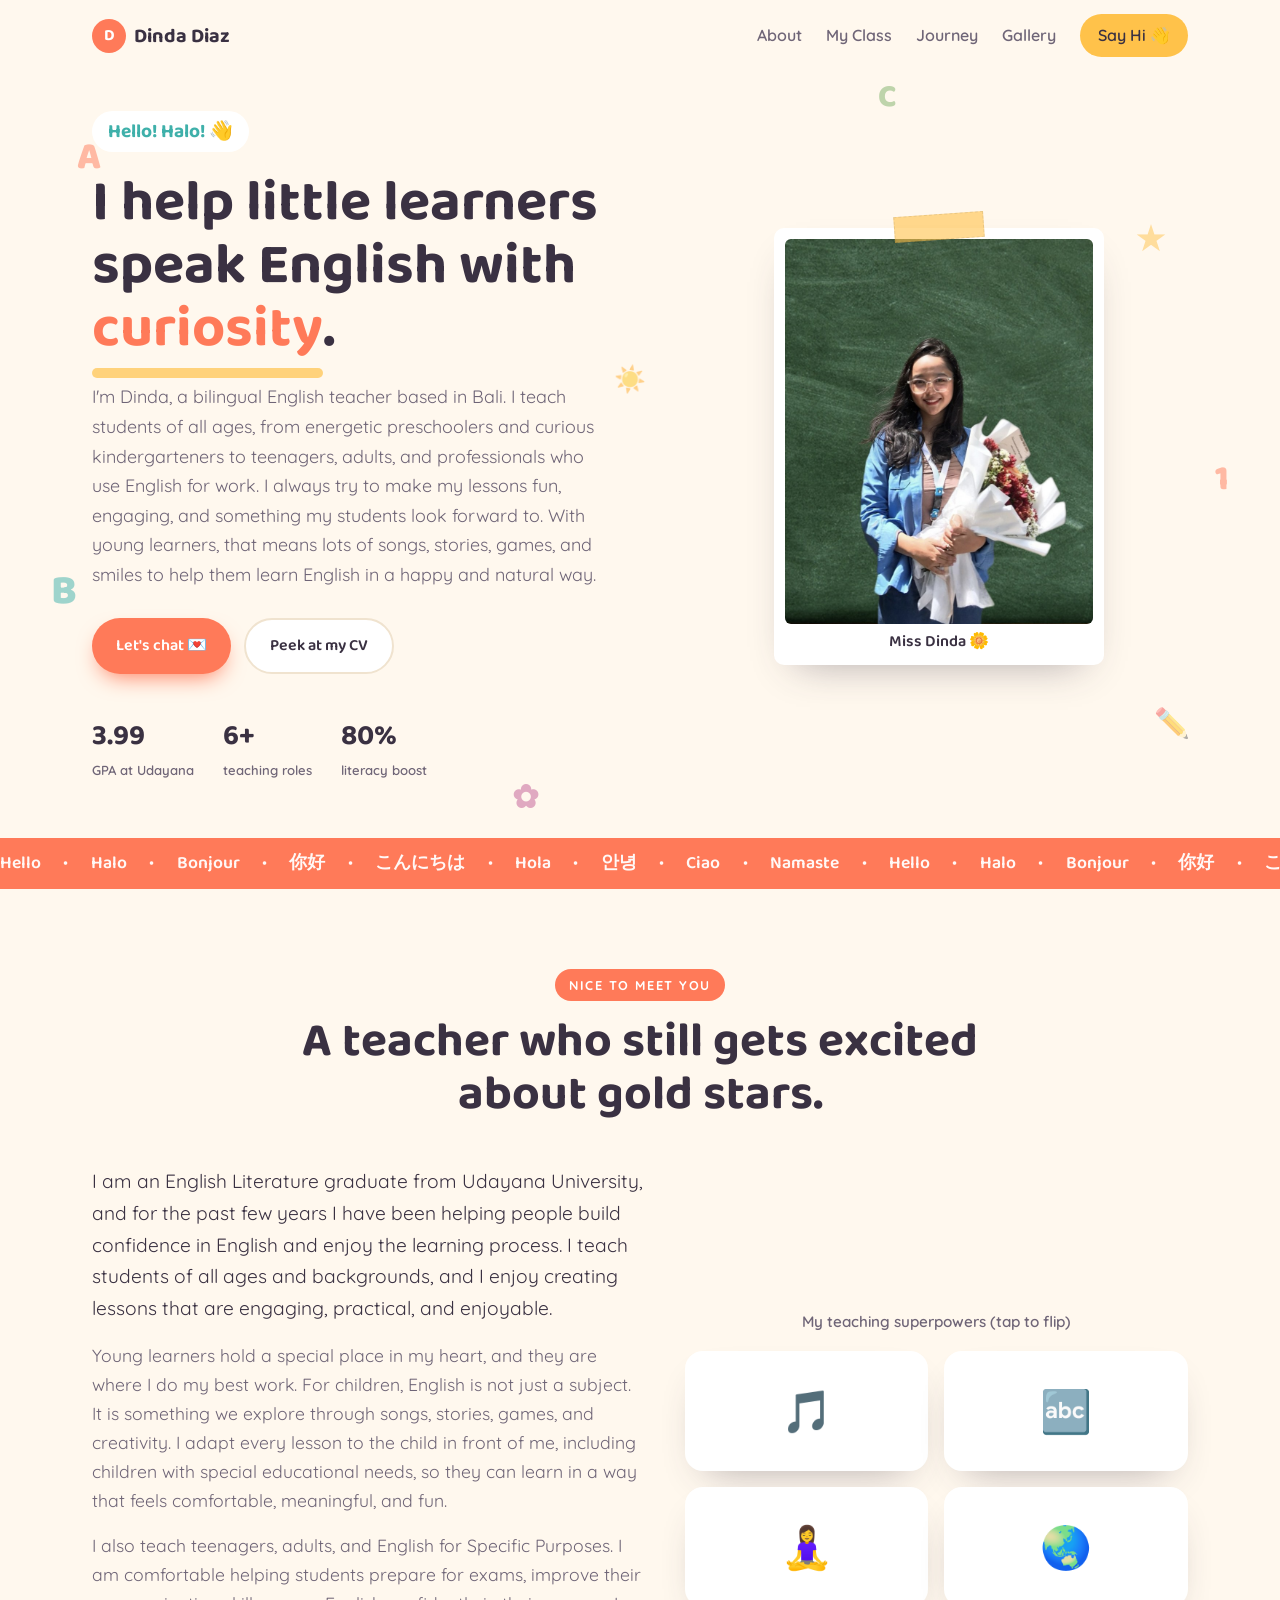
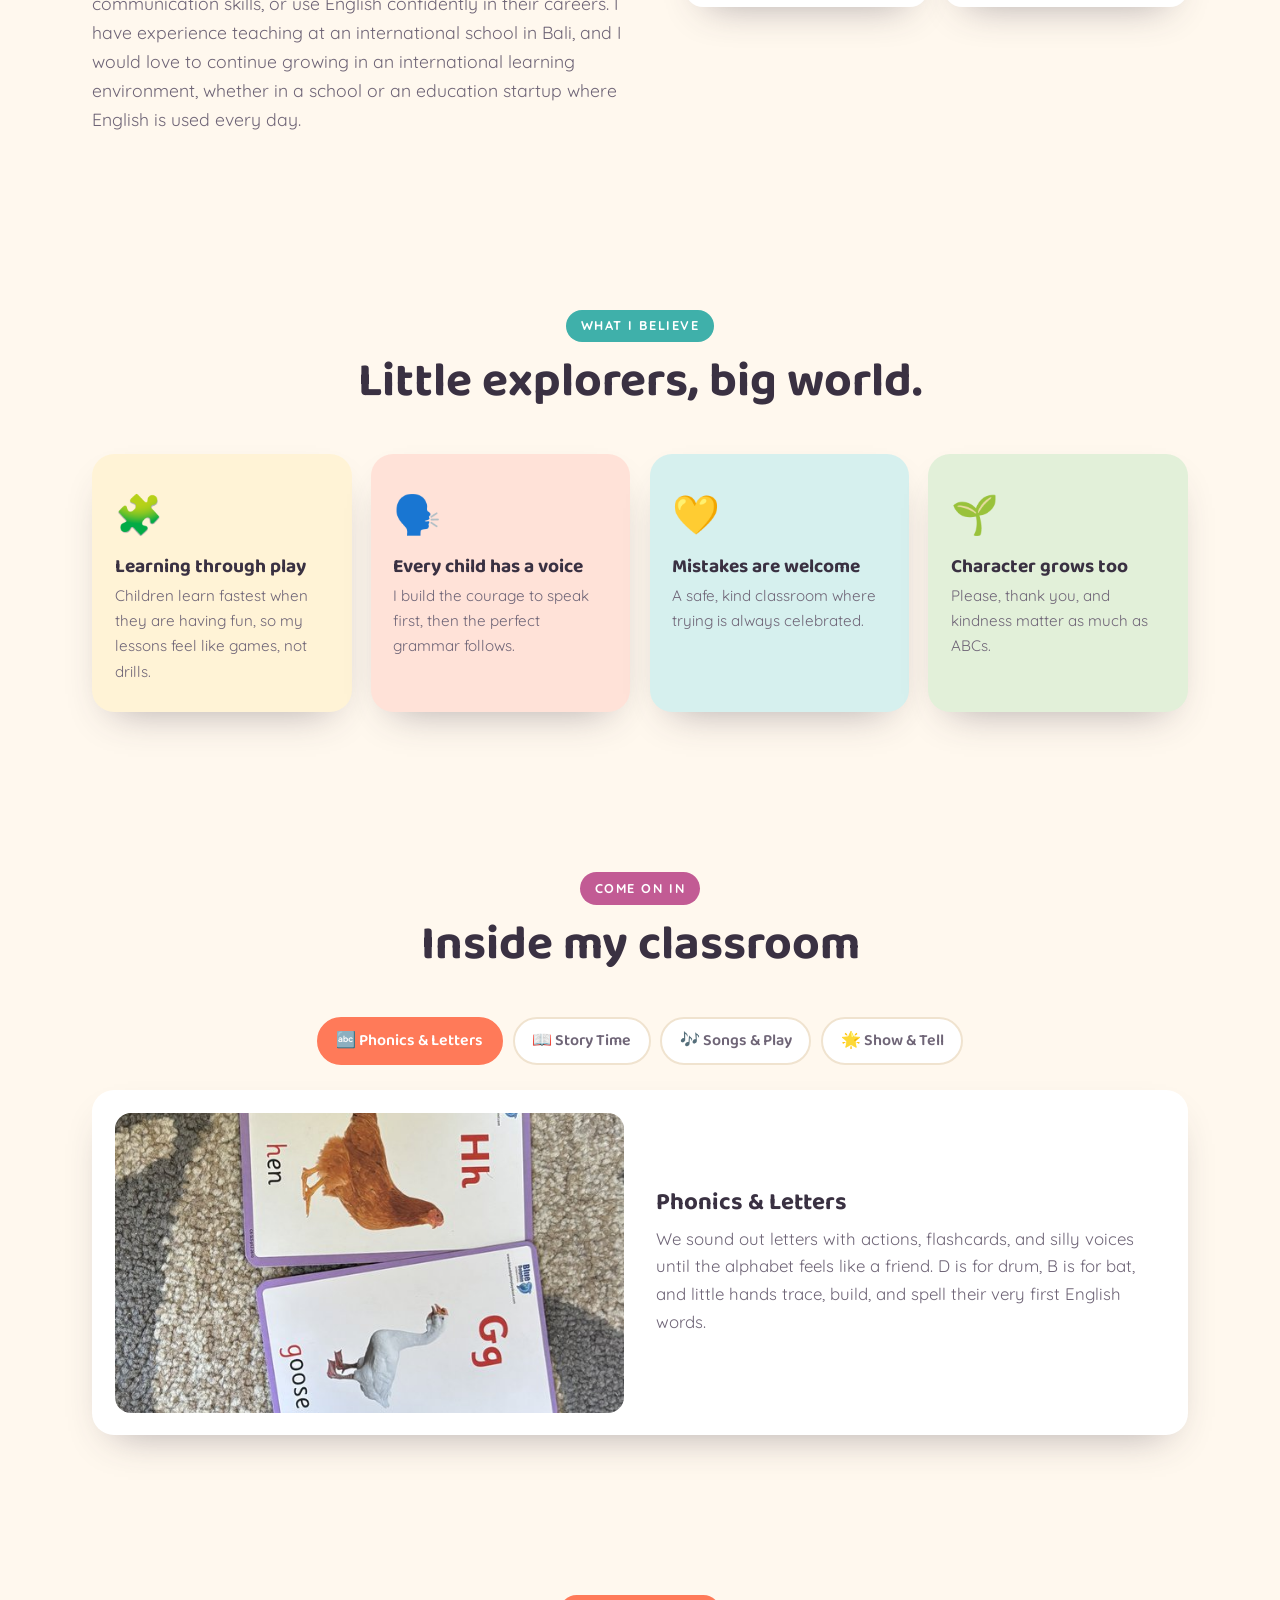
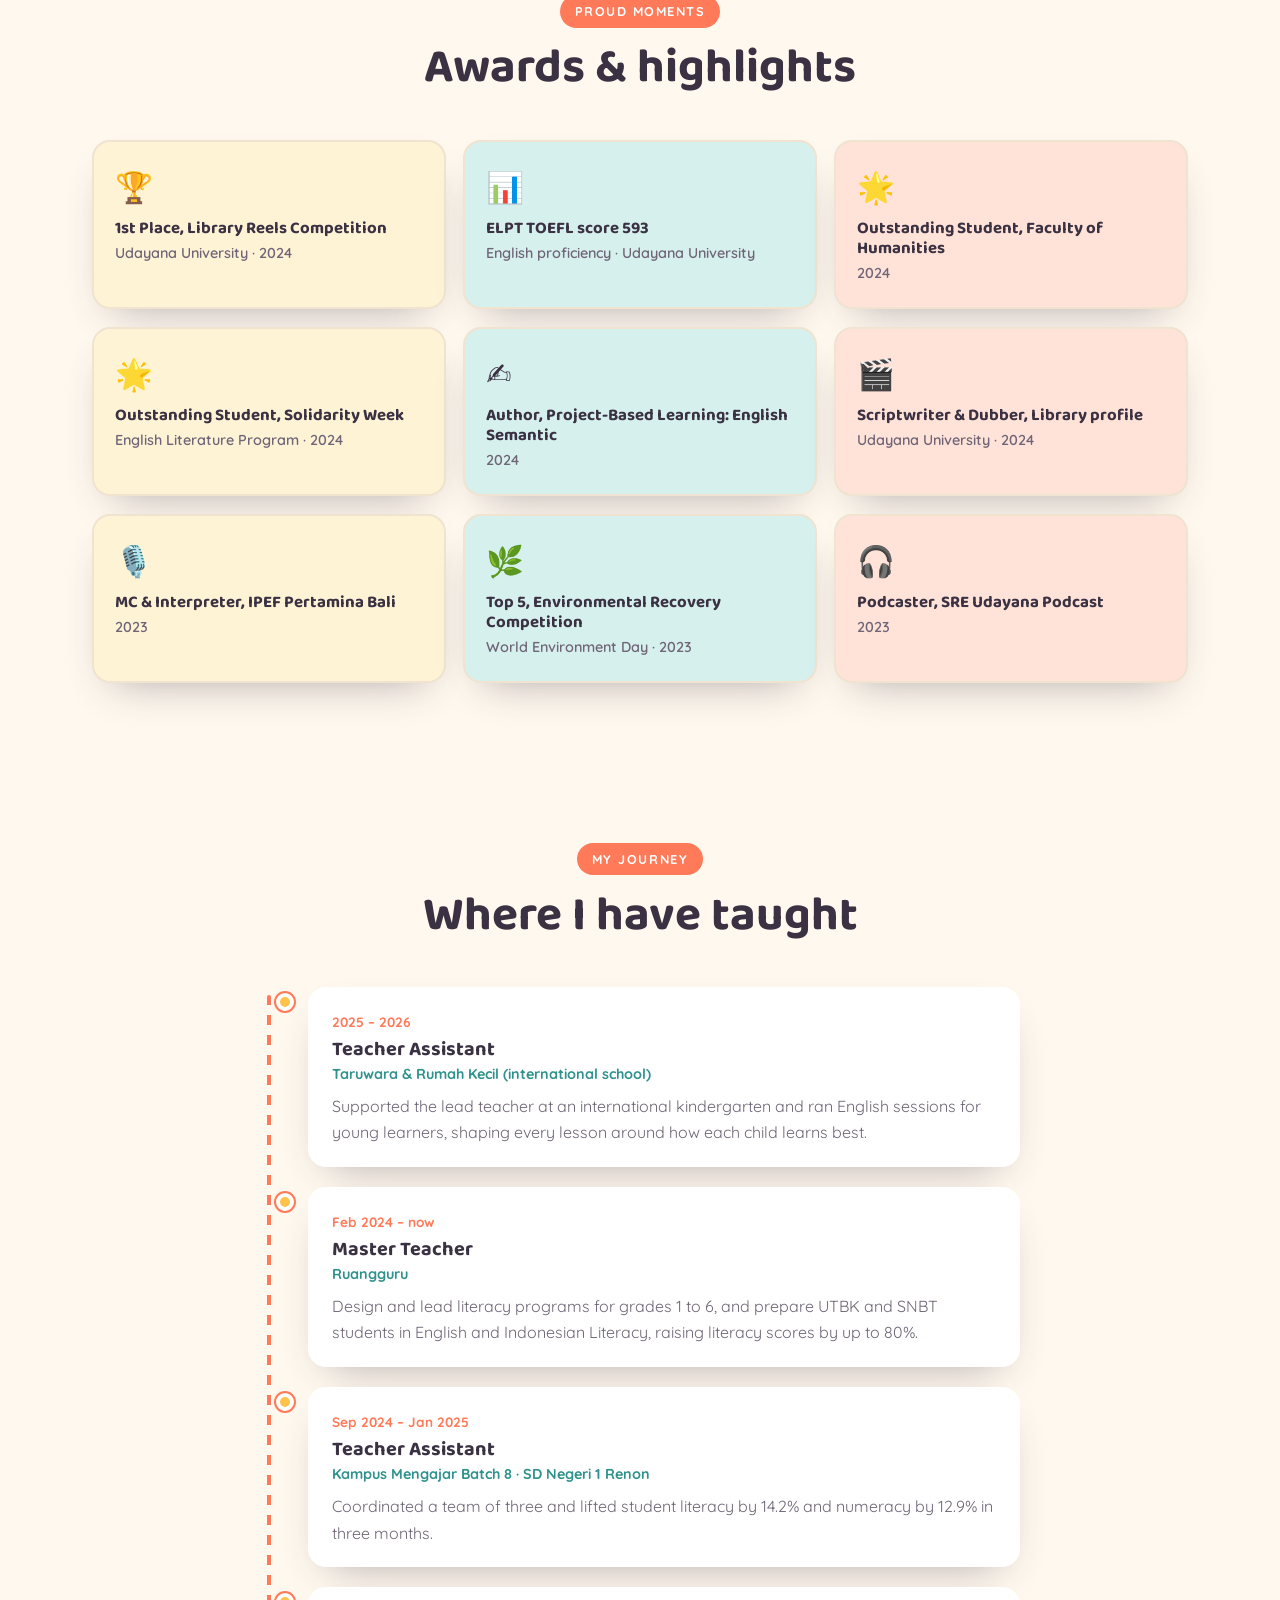
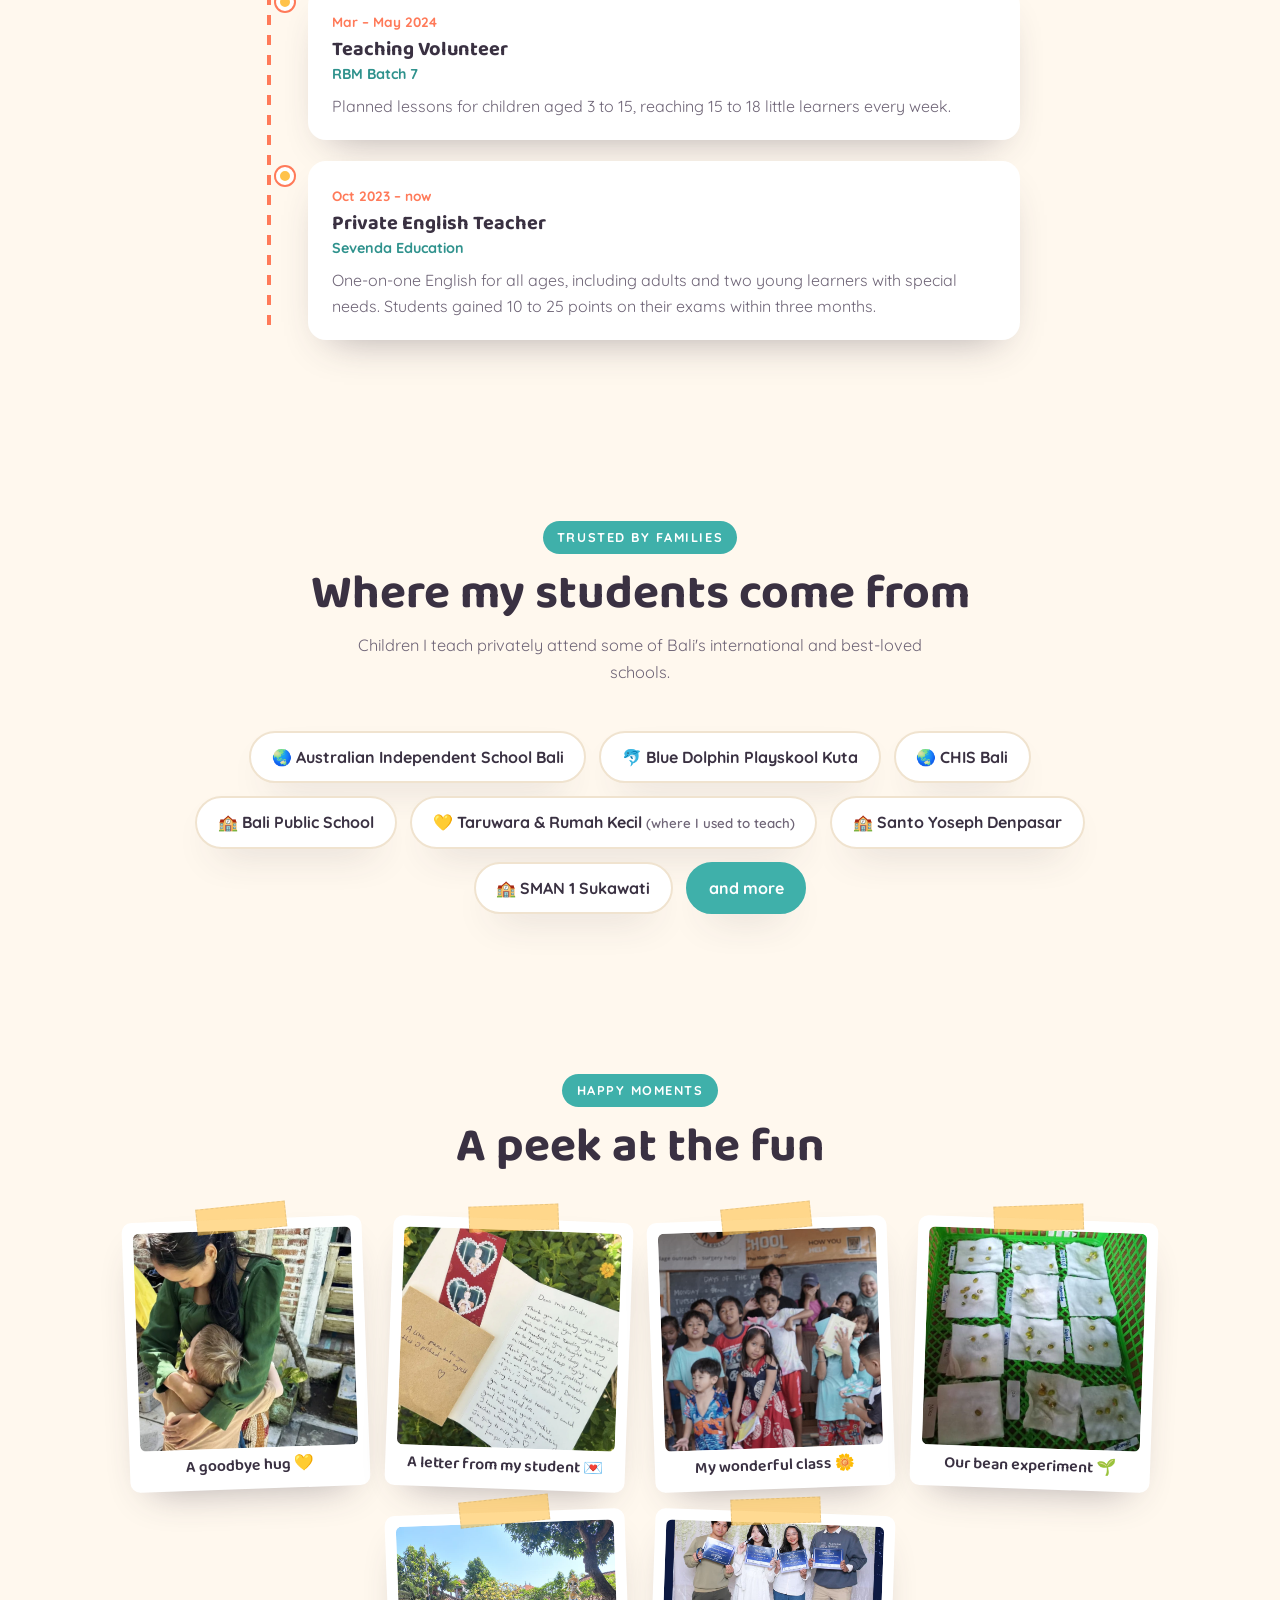
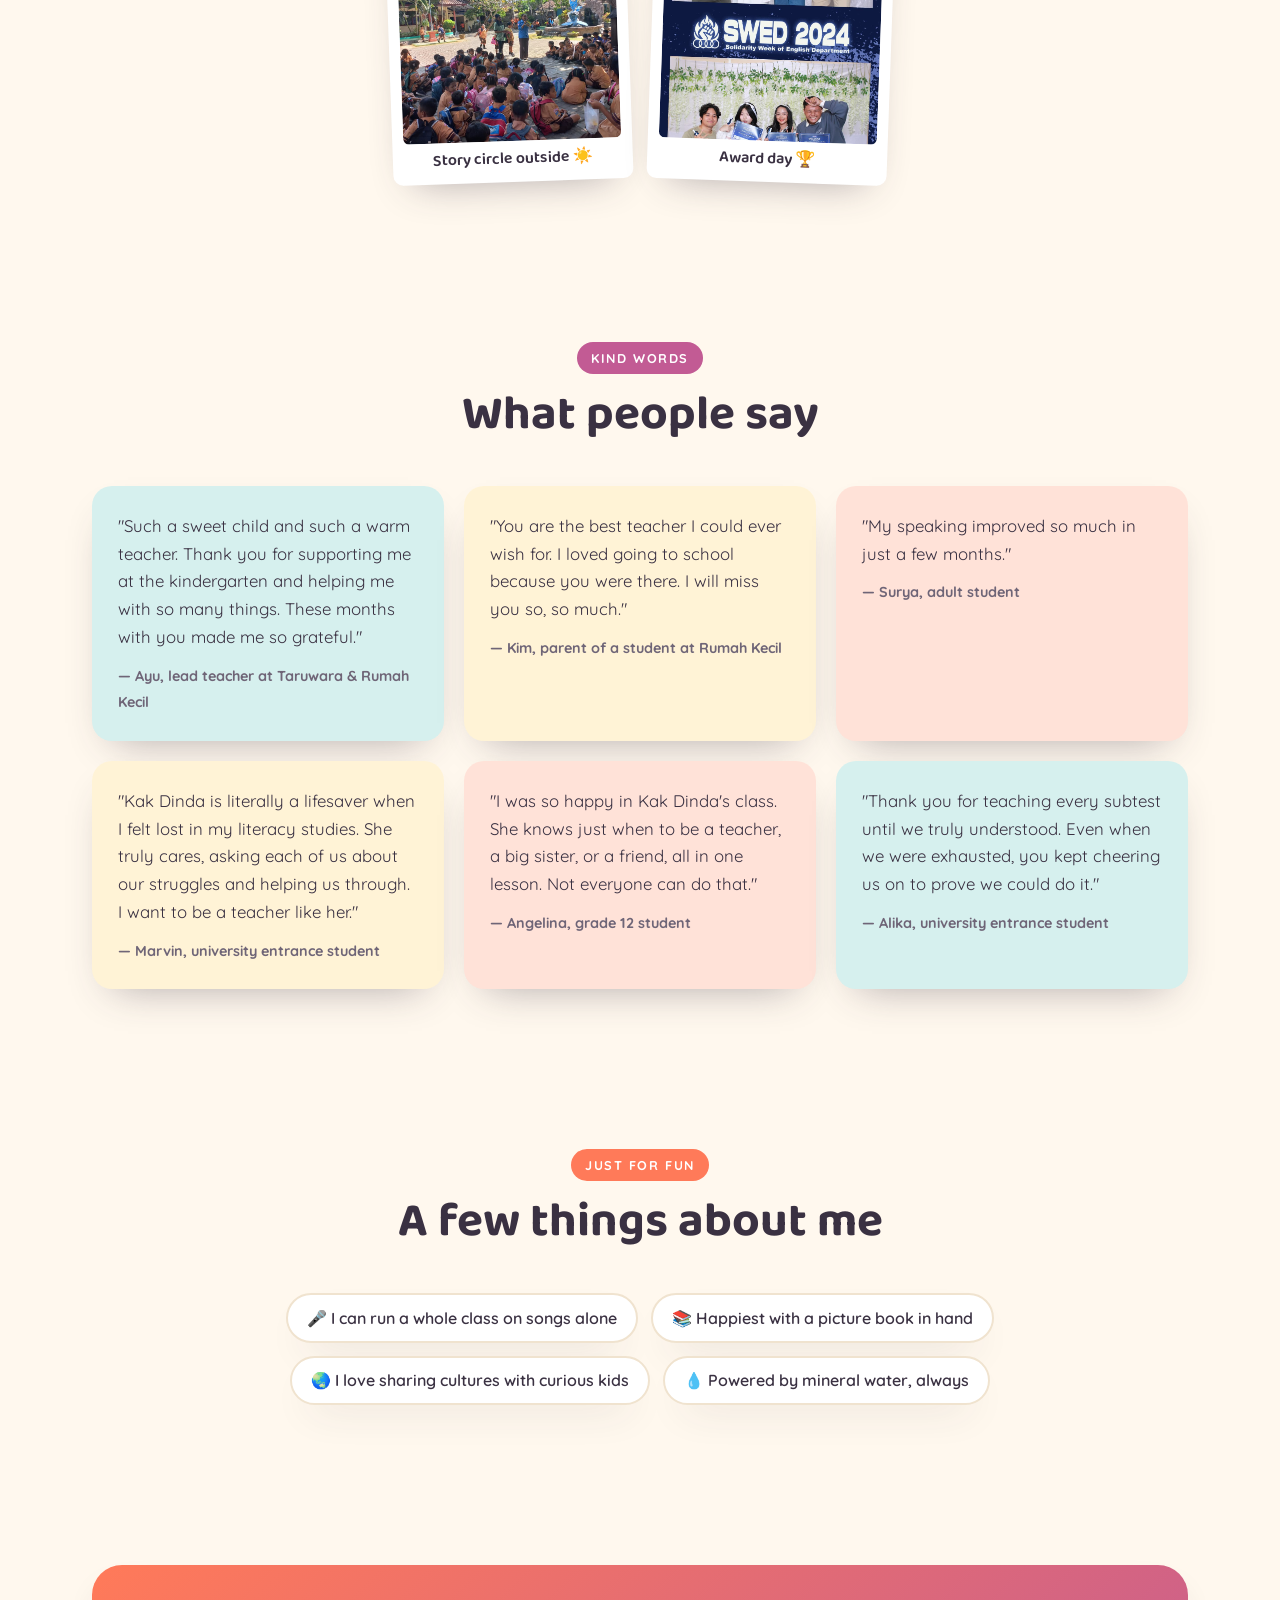
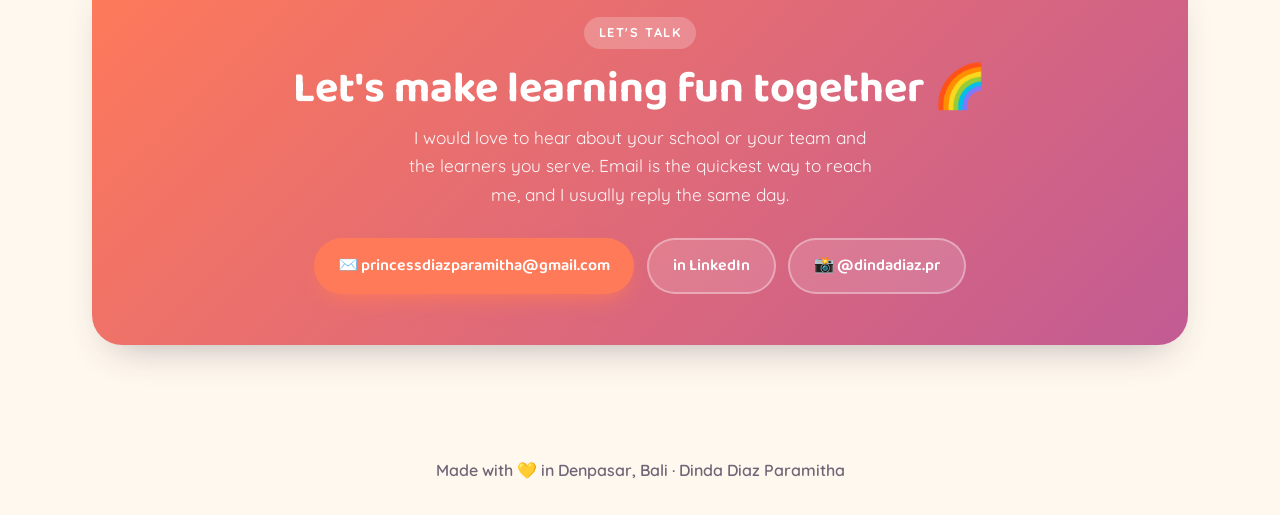
==== index.html @ 218d3b98 "Update hero lead and about with refined copy; Taruwara noted as past role (used to teach)" ====
<!DOCTYPE html>
<html lang="en">
<head>
<meta charset="UTF-8" />
<meta name="viewport" content="width=device-width, initial-scale=1.0" />
<title>Dinda Diaz Paramitha | English Teacher for Little Learners</title>
<meta name="description" content="Dinda Diaz Paramitha is a warm, bilingual English teacher in Bali for young learners through adults, including English for Specific Purposes. Open to international schools and education startups." />
<link rel="icon" href="data:image/svg+xml,%3Csvg xmlns='http://www.w3.org/2000/svg' viewBox='0 0 100 100'%3E%3Ctext y='.9em' font-size='90'%3E%F0%9F%8C%BC%3C/text%3E%3C/svg%3E" />
<meta property="og:type" content="website" />
<meta property="og:title" content="Dinda Diaz Paramitha | English Teacher for Little Learners" />
<meta property="og:description" content="A warm, bilingual English teacher in Bali, helping little learners speak English with confidence and joy." />
<meta property="og:image" content="assets/img/hero.jpg" />
<meta name="twitter:card" content="summary_large_image" />
<link rel="preconnect" href="https://fonts.googleapis.com" />
<link rel="preconnect" href="https://fonts.gstatic.com" crossorigin />
<link href="https://fonts.googleapis.com/css2?family=Baloo+2:wght@500;600;700;800&family=Quicksand:wght@400;500;600;700&display=swap" rel="stylesheet" />
<link rel="stylesheet" href="style.css" />
</head>
<body>

<!-- floating doodles -->
<div class="doodles" aria-hidden="true">
  <span class="doodle d1">A</span><span class="doodle d2">★</span><span class="doodle d3">B</span>
  <span class="doodle d4">✏️</span><span class="doodle d5">☀️</span><span class="doodle d6">C</span>
  <span class="doodle d7">✿</span><span class="doodle d8">1</span>
</div>

<!-- NAV -->
<header class="nav" id="nav">
  <a href="#top" class="brand"><span class="brand__dot">D</span> Dinda Diaz</a>
  <nav class="nav__links" id="navLinks">
    <a href="#about">About</a>
    <a href="#class">My Class</a>
    <a href="#journey">Journey</a>
    <a href="#gallery">Gallery</a>
    <a href="#contact" class="nav__cta">Say Hi 👋</a>
  </nav>
  <button class="burger" id="burger" aria-label="Menu"><span></span><span></span><span></span></button>
</header>

<!-- HERO -->
<section class="hero" id="top">
  <div class="hero__text">
    <span class="wave">Hello! Halo! 👋</span>
    <h1>I help little learners speak English with <span class="rotator" id="rotator">confidence</span>.</h1>
    <p class="hero__lead">
      I'm Dinda, a bilingual English teacher based in Bali. I teach students of all ages,
      from energetic preschoolers and curious kindergarteners to teenagers, adults, and
      professionals who use English for work. I always try to make my lessons fun, engaging,
      and something my students look forward to. With young learners, that means lots of
      songs, stories, games, and smiles to help them learn English in a happy and natural way.
    </p>
    <div class="hero__btns">
      <a href="#contact" class="btn btn--coral">Let's chat 💌</a>
      <a href="assets/docs/Dinda-Diaz-Paramitha-CV.pdf" target="_blank" rel="noopener" class="btn btn--ghost">Peek at my CV</a>
    </div>
    <div class="counters">
      <div class="counter"><b data-to="3.99" data-dec="2">0</b><span>GPA at Udayana</span></div>
      <div class="counter"><b data-to="6" data-suffix="+">0</b><span>teaching roles</span></div>
      <div class="counter"><b data-to="80" data-suffix="%">0</b><span>literacy boost</span></div>
    </div>
  </div>
  <div class="hero__photo">
    <div class="polaroid tilt">
      <img src="assets/img/hero.jpg" alt="Dinda Diaz Paramitha smiling with a bouquet" />
      <span class="tape"></span>
      <p>Miss Dinda 🌼</p>
    </div>
  </div>
</section>

<!-- HELLO MARQUEE -->
<div class="marquee" aria-hidden="true">
  <div class="marquee__track">
    <span>Hello</span><span>•</span><span>Halo</span><span>•</span><span>Bonjour</span><span>•</span><span>你好</span><span>•</span><span>こんにちは</span><span>•</span><span>Hola</span><span>•</span><span>안녕</span><span>•</span><span>Ciao</span><span>•</span><span>Namaste</span><span>•</span>
    <span>Hello</span><span>•</span><span>Halo</span><span>•</span><span>Bonjour</span><span>•</span><span>你好</span><span>•</span><span>こんにちは</span><span>•</span><span>Hola</span><span>•</span><span>안녕</span><span>•</span><span>Ciao</span><span>•</span><span>Namaste</span><span>•</span>
  </div>
</div>

<!-- ABOUT -->
<section class="section about" id="about">
  <div class="head reveal">
    <span class="kicker kicker--coral">Nice to meet you</span>
    <h2>A teacher who still gets excited about gold stars.</h2>
  </div>
  <div class="about__grid">
    <div class="about__text reveal">
      <p>I am an English Literature graduate from Udayana University, and for the past few
      years I have been helping people build confidence in English and enjoy the learning
      process. I teach students of all ages and backgrounds, and I enjoy creating lessons
      that are engaging, practical, and enjoyable.</p>
      <p>Young learners hold a special place in my heart, and they are where I do my best work.
      For children, English is not just a subject. It is something we explore through songs,
      stories, games, and creativity. I adapt every lesson to the child in front of me,
      including children with special educational needs, so they can learn in a way that
      feels comfortable, meaningful, and fun.</p>
      <p>I also teach teenagers, adults, and English for Specific Purposes. I am comfortable
      helping students prepare for exams, improve their communication skills, or use English
      confidently in their careers. I have experience teaching at an international school in
      Bali, and I would love to continue growing in an international learning environment,
      whether in a school or an education startup where English is used every day.</p>
    </div>
    <div class="flips reveal">
      <p class="flips__hint">My teaching superpowers (tap to flip)</p>
      <div class="flip"><div class="flip__inner">
        <div class="flip__front">🎵</div><div class="flip__back">Songs &amp; chants that make grammar stick</div>
      </div></div>
      <div class="flip"><div class="flip__inner">
        <div class="flip__front">🔤</div><div class="flip__back">Playful phonics for first readers</div>
      </div></div>
      <div class="flip"><div class="flip__inner">
        <div class="flip__front">🧘‍♀️</div><div class="flip__back">Calm and patient, even in happy chaos</div>
      </div></div>
      <div class="flip"><div class="flip__inner">
        <div class="flip__front">🌏</div><div class="flip__back">Bilingual, with a big-world mindset</div>
      </div></div>
    </div>
  </div>
</section>

<!-- PHILOSOPHY -->
<section class="section philosophy">
  <div class="head reveal">
    <span class="kicker kicker--teal">What I believe</span>
    <h2>Little explorers, big world.</h2>
  </div>
  <div class="pillars">
    <article class="pillar p-yellow reveal"><div class="pillar__icon">🧩</div><h3>Learning through play</h3><p>Children learn fastest when they are having fun, so my lessons feel like games, not drills.</p></article>
    <article class="pillar p-coral reveal"><div class="pillar__icon">🗣️</div><h3>Every child has a voice</h3><p>I build the courage to speak first, then the perfect grammar follows.</p></article>
    <article class="pillar p-teal reveal"><div class="pillar__icon">💛</div><h3>Mistakes are welcome</h3><p>A safe, kind classroom where trying is always celebrated.</p></article>
    <article class="pillar p-green reveal"><div class="pillar__icon">🌱</div><h3>Character grows too</h3><p>Please, thank you, and kindness matter as much as ABCs.</p></article>
  </div>
</section>

<!-- INSIDE MY CLASSROOM (tabs) -->
<section class="section class" id="class">
  <div class="head reveal">
    <span class="kicker kicker--plum">Come on in</span>
    <h2>Inside my classroom</h2>
  </div>
  <div class="tabs reveal">
    <div class="tabs__btns" role="tablist">
      <button class="tab is-active" data-tab="t1">🔤 Phonics &amp; Letters</button>
      <button class="tab" data-tab="t2">📖 Story Time</button>
      <button class="tab" data-tab="t3">🎶 Songs &amp; Play</button>
      <button class="tab" data-tab="t4">🌟 Show &amp; Tell</button>
    </div>
    <div class="tabs__panels">
      <div class="panel is-active" id="t1">
        <div class="panel__img"><img src="assets/img/phonics-abc.jpg" alt="ABC phonics flashcards" /></div>
        <div class="panel__body"><h3>Phonics &amp; Letters</h3><p>We sound out letters with actions, flashcards, and silly voices until the alphabet feels like a friend. D is for drum, B is for bat, and little hands trace, build, and spell their very first English words.</p></div>
      </div>
      <div class="panel" id="t2">
        <div class="panel__img"><img src="assets/img/classroom-story.jpg" alt="Story and screen time in a cozy classroom" /></div>
        <div class="panel__body"><h3>Story Time</h3><p>Big pictures, funny voices, and "what happens next?" Stories and gentle screen time grow vocabulary and imagination at once, and they are every class's favorite moment.</p></div>
      </div>
      <div class="panel" id="t3">
        <div class="panel__img"><img src="assets/img/science-beans.jpg" alt="A hands-on bean sprouting experiment with each child's name" /></div>
        <div class="panel__body"><h3>Songs &amp; Play</h3><p>Hello songs, counting chants, movement games, and hands-on projects like growing our own bean sprouts. When children sing, move, and discover, English slips in without anyone noticing they are learning.</p></div>
      </div>
      <div class="panel" id="t4">
        <div class="panel__img"><img src="assets/img/extra-1.jpg" alt="Leading a school session" /></div>
        <div class="panel__body"><h3>Show &amp; Tell</h3><p>Each child brings something they love and tells us about it in English. It builds confidence, listening, and the joy of being heard.</p></div>
      </div>
    </div>
  </div>
</section>

<!-- ACHIEVEMENTS -->
<section class="section achievements" id="achievements">
  <div class="head reveal">
    <span class="kicker kicker--coral">Proud moments</span>
    <h2>Awards &amp; highlights</h2>
  </div>
  <div class="ach-grid">
    <article class="ach reveal"><span class="ach__icon">🏆</span><h3>1st Place, Library Reels Competition</h3><p>Udayana University · 2024</p></article>
    <article class="ach reveal"><span class="ach__icon">📊</span><h3>ELPT TOEFL score 593</h3><p>English proficiency · Udayana University</p></article>
    <article class="ach reveal"><span class="ach__icon">🌟</span><h3>Outstanding Student, Faculty of Humanities</h3><p>2024</p></article>
    <article class="ach reveal"><span class="ach__icon">🌟</span><h3>Outstanding Student, Solidarity Week</h3><p>English Literature Program · 2024</p></article>
    <article class="ach reveal"><span class="ach__icon">✍️</span><h3>Author, Project-Based Learning: English Semantic</h3><p>2024</p></article>
    <article class="ach reveal"><span class="ach__icon">🎬</span><h3>Scriptwriter &amp; Dubber, Library profile</h3><p>Udayana University · 2024</p></article>
    <article class="ach reveal"><span class="ach__icon">🎙️</span><h3>MC &amp; Interpreter, IPEF Pertamina Bali</h3><p>2023</p></article>
    <article class="ach reveal"><span class="ach__icon">🌿</span><h3>Top 5, Environmental Recovery Competition</h3><p>World Environment Day · 2023</p></article>
    <article class="ach reveal"><span class="ach__icon">🎧</span><h3>Podcaster, SRE Udayana Podcast</h3><p>2023</p></article>
  </div>
</section>

<!-- JOURNEY timeline -->
<section class="section journey" id="journey">
  <div class="head reveal">
    <span class="kicker kicker--coral">My journey</span>
    <h2>Where I have taught</h2>
  </div>
  <div class="timeline">
    <article class="t-item reveal"><span class="dot"></span><div class="t-card"><time>2025 – 2026</time><h3>Teacher Assistant</h3><p class="org">Taruwara &amp; Rumah Kecil (international school)</p><p>Supported the lead teacher at an international kindergarten and ran English sessions for young learners, shaping every lesson around how each child learns best.</p></div></article>
    <article class="t-item reveal"><span class="dot"></span><div class="t-card"><time>Feb 2024 – now</time><h3>Master Teacher</h3><p class="org">Ruangguru</p><p>Design and lead literacy programs for grades 1 to 6, and prepare UTBK and SNBT students in English and Indonesian Literacy, raising literacy scores by up to 80%.</p></div></article>
    <article class="t-item reveal"><span class="dot"></span><div class="t-card"><time>Sep 2024 – Jan 2025</time><h3>Teacher Assistant</h3><p class="org">Kampus Mengajar Batch 8 · SD Negeri 1 Renon</p><p>Coordinated a team of three and lifted student literacy by 14.2% and numeracy by 12.9% in three months.</p></div></article>
    <article class="t-item reveal"><span class="dot"></span><div class="t-card"><time>Mar – May 2024</time><h3>Teaching Volunteer</h3><p class="org">RBM Batch 7</p><p>Planned lessons for children aged 3 to 15, reaching 15 to 18 little learners every week.</p></div></article>
    <article class="t-item reveal"><span class="dot"></span><div class="t-card"><time>Oct 2023 – now</time><h3>Private English Teacher</h3><p class="org">Sevenda Education</p><p>One-on-one English for all ages, including adults and two young learners with special needs. Students gained 10 to 25 points on their exams within three months.</p></div></article>
  </div>
</section>

<!-- SCHOOLS -->
<section class="section schools" id="schools">
  <div class="head reveal">
    <span class="kicker kicker--teal">Trusted by families</span>
    <h2>Where my students come from</h2>
    <p class="schools__sub">Children I teach privately attend some of Bali's international and best-loved schools.</p>
  </div>
  <div class="school-badges reveal">
    <span>🌏 Australian Independent School Bali</span>
    <span>🐬 Blue Dolphin Playskool Kuta</span>
    <span>🌏 CHIS Bali</span>
    <span>🏫 Bali Public School</span>
    <span>💛 Taruwara &amp; Rumah Kecil <small>(where I used to teach)</small></span>
    <span>🏫 Santo Yoseph Denpasar</span>
    <span>🏫 SMAN 1 Sukawati</span>
    <span class="more">and more</span>
  </div>
</section>

<!-- GALLERY -->
<section class="section gallery" id="gallery">
  <div class="head reveal">
    <span class="kicker kicker--teal">Happy moments</span>
    <h2>A peek at the fun</h2>
  </div>
  <div class="poladeck">
    <figure class="polaroid tilt reveal" data-full="assets/img/hug.jpg"><img src="assets/img/hug.jpg" alt="" /><span class="tape"></span><p>A goodbye hug 💛</p></figure>
    <figure class="polaroid tilt reveal" data-full="assets/img/letter.jpg"><img src="assets/img/letter.jpg" alt="" /><span class="tape"></span><p>A letter from my student 💌</p></figure>
    <figure class="polaroid tilt reveal" data-full="assets/img/teaching-kids.jpg"><img src="assets/img/teaching-kids.jpg" alt="" /><span class="tape"></span><p>My wonderful class 🌼</p></figure>
    <figure class="polaroid tilt reveal" data-full="assets/img/science-beans.jpg"><img src="assets/img/science-beans.jpg" alt="" /><span class="tape"></span><p>Our bean experiment 🌱</p></figure>
    <figure class="polaroid tilt reveal" data-full="assets/img/extra-1.jpg"><img src="assets/img/extra-1.jpg" alt="" /><span class="tape"></span><p>Story circle outside ☀️</p></figure>
    <figure class="polaroid tilt reveal" data-full="assets/img/award-swed.jpg"><img src="assets/img/award-swed.jpg" alt="" /><span class="tape"></span><p>Award day 🏆</p></figure>
  </div>
</section>

<!-- TESTIMONIALS -->
<section class="section says">
  <div class="head reveal">
    <span class="kicker kicker--plum">Kind words</span>
    <h2>What people say</h2>
  </div>
  <div class="bubbles">
    <blockquote class="bubble b-teal reveal"><p>"Such a sweet child and such a warm teacher. Thank you for supporting me at the kindergarten and helping me with so many things. These months with you made me so grateful."</p><cite>— Ayu, lead teacher at Taruwara &amp; Rumah Kecil</cite></blockquote>
    <blockquote class="bubble b-yellow reveal"><p>"You are the best teacher I could ever wish for. I loved going to school because you were there. I will miss you so, so much."</p><cite>— Kim, parent of a student at Rumah Kecil</cite></blockquote>
    <blockquote class="bubble b-coral reveal"><p>"My speaking improved so much in just a few months."</p><cite>— Surya, adult student</cite></blockquote>
    <blockquote class="bubble b-yellow reveal"><p>"Kak Dinda is literally a lifesaver when I felt lost in my literacy studies. She truly cares, asking each of us about our struggles and helping us through. I want to be a teacher like her."</p><cite>— Marvin, university entrance student</cite></blockquote>
    <blockquote class="bubble b-coral reveal"><p>"I was so happy in Kak Dinda's class. She knows just when to be a teacher, a big sister, or a friend, all in one lesson. Not everyone can do that."</p><cite>— Angelina, grade 12 student</cite></blockquote>
    <blockquote class="bubble b-teal reveal"><p>"Thank you for teaching every subtest until we truly understood. Even when we were exhausted, you kept cheering us on to prove we could do it."</p><cite>— Alika, university entrance student</cite></blockquote>
  </div>
</section>

<!-- FUN FACTS -->
<section class="section funfacts">
  <div class="head reveal"><span class="kicker kicker--coral">Just for fun</span><h2>A few things about me</h2></div>
  <ul class="facts reveal">
    <li>🎤 I can run a whole class on songs alone</li>
    <li>📚 Happiest with a picture book in hand</li>
    <li>🌏 I love sharing cultures with curious kids</li>
    <li>💧 Powered by mineral water, always</li>
  </ul>
</section>

<!-- CONTACT -->
<section class="section contact" id="contact">
  <div class="contact__card reveal">
    <span class="kicker kicker--white">Let's talk</span>
    <h2>Let's make learning fun together 🌈</h2>
    <p>I would love to hear about your school or your team and the learners you serve. Email is the quickest way to reach me, and I usually reply the same day.</p>
    <div class="contact__btns">
      <a class="btn btn--coral" href="mailto:princessdiazparamitha@gmail.com">✉️ princessdiazparamitha@gmail.com</a>
      <a class="btn btn--ghost light" href="https://www.linkedin.com/in/dinda-diaz-paramitha-2b66aa271/" target="_blank" rel="noopener">in LinkedIn</a>
      <a class="btn btn--ghost light" href="https://instagram.com/dindadiaz.pr" target="_blank" rel="noopener">📸 @dindadiaz.pr</a>
    </div>
  </div>
</section>

<footer class="footer">Made with 💛 in Denpasar, Bali · Dinda Diaz Paramitha</footer>

<!-- lightbox -->
<div class="lightbox" id="lightbox"><img src="" alt="" id="lightboxImg" /><button id="lightboxClose" aria-label="Close">✕</button></div>

<script src="app.js"></script>
</body>
</html>
---- style.css ----
/* ---------- Palette ---------- */
:root{
  --cream:#fff8ee;
  --cream2:#fff1dd;
  --coral:#ff7a59;
  --coral-d:#f2603c;
  --yellow:#ffc24a;
  --teal:#3fb0aa;
  --teal-d:#2f928d;
  --green:#7fb069;
  --plum:#c25b94;
  --ink:#3a3142;
  --ink-soft:#6f6577;
  --white:#fffdf9;
  --line:#f0e3cf;
  --shadow:0 18px 40px -22px rgba(58,49,66,.45);
  --radius:22px;
  --maxw:1140px;
}
*{box-sizing:border-box;margin:0;padding:0}
html{scroll-behavior:smooth}
body{font-family:"Quicksand",system-ui,sans-serif;color:var(--ink);background:var(--cream);line-height:1.65;overflow-x:hidden;-webkit-font-smoothing:antialiased}
h1,h2,h3,.brand{font-family:"Baloo 2",system-ui,cursive;font-weight:700;line-height:1.1}
img{display:block;max-width:100%}
a{color:inherit;text-decoration:none}
.section{max-width:var(--maxw);margin:0 auto;padding:5rem 1.4rem}
.head{max-width:760px;margin:0 auto 2.8rem;text-align:center}
.head h2{font-size:clamp(1.9rem,4.5vw,3rem)}
.head small{font-size:.55em;color:var(--ink-soft);font-weight:600}
.kicker{display:inline-block;font-weight:700;font-size:.8rem;letter-spacing:.12em;text-transform:uppercase;padding:.35rem .9rem;border-radius:100px;margin-bottom:.9rem;color:#fff}
.kicker--coral{background:var(--coral)}.kicker--teal{background:var(--teal)}.kicker--plum{background:var(--plum)}.kicker--white{background:rgba(255,255,255,.22)}

/* ---------- Buttons ---------- */
.btn{display:inline-flex;align-items:center;gap:.4rem;font-family:"Baloo 2",cursive;font-weight:600;font-size:1rem;padding:.8rem 1.5rem;border-radius:100px;transition:transform .15s,box-shadow .2s,background .2s;cursor:pointer}
.btn--coral{background:var(--coral);color:#fff;box-shadow:0 10px 22px -8px var(--coral)}
.btn--coral:hover{background:var(--coral-d);transform:translateY(-3px) rotate(-1deg)}
.btn--ghost{background:#fff;border:2px solid var(--line);color:var(--ink)}
.btn--ghost:hover{border-color:var(--coral);color:var(--coral);transform:translateY(-3px)}
.btn--ghost.light{background:rgba(255,255,255,.14);border-color:rgba(255,255,255,.35);color:#fff}
.btn--ghost.light:hover{background:rgba(255,255,255,.25);color:#fff}

/* ---------- Doodles ---------- */
.doodles{position:fixed;inset:0;pointer-events:none;z-index:0}
.doodle{position:absolute;font-family:"Baloo 2",cursive;font-weight:800;opacity:.5;animation:float 7s ease-in-out infinite}
.d1{top:14%;left:6%;color:var(--coral);font-size:2.4rem}
.d2{top:24%;right:9%;color:var(--yellow);font-size:2rem;animation-delay:.6s}
.d3{top:62%;left:4%;color:var(--teal);font-size:2.6rem;animation-delay:1.2s}
.d4{top:78%;right:7%;font-size:1.8rem;animation-delay:.3s}
.d5{top:40%;left:48%;font-size:1.6rem;animation-delay:1.6s}
.d6{top:8%;right:30%;color:var(--green);font-size:2rem;animation-delay:.9s}
.d7{top:86%;left:40%;color:var(--plum);font-size:2rem;animation-delay:1.1s}
.d8{top:50%;right:4%;color:var(--coral);font-size:2.2rem;animation-delay:.4s}
@keyframes float{0%,100%{transform:translateY(0) rotate(0)}50%{transform:translateY(-18px) rotate(8deg)}}

/* ---------- Nav ---------- */
.nav{position:sticky;top:0;z-index:50;max-width:var(--maxw);margin:0 auto;display:flex;align-items:center;justify-content:space-between;padding:.9rem 1.4rem;background:rgba(255,248,238,.82);backdrop-filter:blur(10px)}
.brand{font-size:1.25rem;display:flex;align-items:center;gap:.5rem}
.brand__dot{display:grid;place-items:center;width:34px;height:34px;border-radius:50%;background:var(--coral);color:#fff;font-size:1rem}
.nav__links{display:flex;align-items:center;gap:1.5rem;font-weight:600}
.nav__links a{color:var(--ink-soft);transition:color .2s}
.nav__links a:hover{color:var(--ink)}
.nav__cta{background:var(--yellow);color:var(--ink)!important;padding:.5rem 1.1rem;border-radius:100px}
.nav__cta:hover{background:var(--coral);color:#fff!important}
.burger{display:none;flex-direction:column;gap:5px;background:none;border:0;cursor:pointer;padding:6px;z-index:60}
.burger span{width:24px;height:3px;border-radius:3px;background:var(--ink)}

/* ---------- Hero ---------- */
.hero{position:relative;z-index:1;max-width:var(--maxw);margin:0 auto;padding:2.5rem 1.4rem 3.5rem;display:grid;grid-template-columns:1.05fr .95fr;gap:3rem;align-items:center}
.wave{display:inline-block;font-family:"Baloo 2",cursive;font-weight:700;color:var(--teal);font-size:1.2rem;background:#fff;padding:.3rem 1rem;border-radius:100px;box-shadow:var(--shadow);animation:wiggle 2.5s ease-in-out infinite}
@keyframes wiggle{0%,100%{transform:rotate(-3deg)}50%{transform:rotate(3deg)}}
.hero h1{font-size:clamp(2.2rem,5.5vw,3.6rem);margin-top:1.2rem}
.rotator{color:var(--coral);position:relative;white-space:nowrap}
.rotator::after{content:"";position:absolute;left:0;right:0;bottom:-.05em;height:.18em;background:var(--yellow);border-radius:6px;z-index:-1;opacity:.7}
.hero__lead{margin-top:1.3rem;color:var(--ink-soft);font-size:1.12rem;max-width:46ch}
.hero__btns{display:flex;gap:.8rem;flex-wrap:wrap;margin-top:1.8rem}
.counters{display:flex;gap:1.8rem;margin-top:2.4rem;flex-wrap:wrap}
.counter{display:flex;flex-direction:column}
.counter b{font-family:"Baloo 2",cursive;font-size:1.8rem;color:var(--ink)}
.counter span{font-size:.82rem;color:var(--ink-soft);font-weight:600}

.hero__photo{display:grid;place-items:center}
.polaroid{position:relative;background:#fff;padding:.7rem .7rem 2.6rem;border-radius:10px;box-shadow:var(--shadow);max-width:330px}
.polaroid img{width:100%;aspect-ratio:4/5;object-fit:cover;border-radius:6px}
.polaroid p{position:absolute;bottom:.6rem;left:0;right:0;text-align:center;font-family:"Baloo 2",cursive;font-weight:600;color:var(--ink)}
.polaroid .tape{position:absolute;top:-14px;left:50%;transform:translateX(-50%) rotate(-4deg);width:90px;height:26px;background:rgba(255,194,74,.6);border:1px dashed rgba(0,0,0,.08)}
.tilt{transition:transform .3s}
.tilt:hover{transform:rotate(-2deg) scale(1.02)}

/* ---------- Marquee ---------- */
.marquee{background:var(--coral);color:#fff;overflow:hidden;padding:.7rem 0;position:relative;z-index:1}
.marquee__track{display:flex;gap:1.4rem;white-space:nowrap;width:max-content;animation:slide 22s linear infinite;font-family:"Baloo 2",cursive;font-weight:600;font-size:1.1rem}
.marquee span{opacity:.95}
@keyframes slide{from{transform:translateX(0)}to{transform:translateX(-50%)}}

/* ---------- About ---------- */
.about{position:relative;z-index:1}
.about__grid{display:grid;grid-template-columns:1.1fr 1fr;gap:2.5rem;align-items:center}
.about__text p{font-size:1.1rem;color:var(--ink-soft);margin-bottom:1rem}
.about__text p:first-child{color:var(--ink);font-size:1.2rem}
.flips{display:grid;grid-template-columns:1fr 1fr;gap:1rem}
.flips__hint{grid-column:1/-1;text-align:center;font-weight:600;color:var(--ink-soft);font-size:.95rem}
.flip{perspective:800px;height:120px;cursor:pointer}
.flip__inner{position:relative;width:100%;height:100%;transition:transform .6s;transform-style:preserve-3d}
.flip.open .flip__inner{transform:rotateY(180deg)}
.flip__front,.flip__back{position:absolute;inset:0;backface-visibility:hidden;border-radius:18px;display:grid;place-items:center;padding:1rem;text-align:center;box-shadow:var(--shadow)}
.flip__front{font-size:2.6rem;background:#fff}
.flip__back{background:var(--teal);color:#fff;font-weight:600;transform:rotateY(180deg);font-family:"Quicksand",sans-serif}
.flip:nth-child(3) .flip__back{background:var(--coral)}
.flip:nth-child(4) .flip__back{background:var(--plum)}
.flip:nth-child(5) .flip__back{background:var(--green)}

/* ---------- Philosophy ---------- */
.philosophy{position:relative;z-index:1}
.pillars{display:grid;grid-template-columns:repeat(4,1fr);gap:1.2rem}
.pillar{border-radius:var(--radius);padding:1.8rem 1.4rem;box-shadow:var(--shadow);transition:transform .2s}
.pillar:hover{transform:translateY(-6px) rotate(-1deg)}
.pillar__icon{font-size:2.4rem;margin-bottom:.6rem}
.pillar h3{font-size:1.2rem;margin-bottom:.4rem}
.pillar p{font-size:.95rem;color:var(--ink-soft)}
.p-yellow{background:#fff3d6}.p-coral{background:#ffe2d8}.p-teal{background:#d6f0ee}.p-green{background:#e2f0d9}

/* ---------- Class tabs ---------- */
.class{position:relative;z-index:1}
.tabs__btns{display:flex;flex-wrap:wrap;gap:.6rem;justify-content:center;margin-bottom:1.6rem}
.tab{font-family:"Baloo 2",cursive;font-weight:600;font-size:1rem;border:2px solid var(--line);background:#fff;color:var(--ink-soft);padding:.6rem 1.1rem;border-radius:100px;cursor:pointer;transition:.2s}
.tab:hover{border-color:var(--coral)}
.tab.is-active{background:var(--coral);border-color:var(--coral);color:#fff}
.panel{display:none;grid-template-columns:1fr 1fr;gap:2rem;align-items:center;background:#fff;border-radius:var(--radius);padding:1.4rem;box-shadow:var(--shadow)}
.panel.is-active{display:grid;animation:pop .4s ease}
@keyframes pop{from{opacity:0;transform:scale(.97)}to{opacity:1;transform:none}}
.panel__img img{width:100%;height:300px;object-fit:cover;border-radius:16px}
.panel__img.ph{height:300px;display:grid;place-content:center;justify-items:center;gap:.4rem;font-size:3rem;background:repeating-linear-gradient(45deg,#fff6e6,#fff6e6 14px,#fdeccd 14px,#fdeccd 28px);border-radius:16px;color:var(--ink-soft)}
.panel__img.ph span{font-size:.95rem;font-family:"Quicksand",sans-serif;font-weight:600}
.panel__body h3{font-size:1.5rem;margin-bottom:.5rem}
.panel__body p{color:var(--ink-soft);font-size:1.05rem}

/* ---------- Impact ---------- */
.impact{position:relative;z-index:1}
.impact__grid{background:linear-gradient(120deg,var(--teal),var(--green));border-radius:var(--radius);padding:2.6rem 1.4rem;display:grid;grid-template-columns:repeat(4,1fr);gap:1.4rem;box-shadow:var(--shadow)}
.stat{text-align:center;color:#fff}
.stat b{display:block;font-family:"Baloo 2",cursive;font-size:2.6rem}
.stat span{font-size:.9rem;font-weight:600;opacity:.95}

/* ---------- Achievements ---------- */
.achievements{position:relative;z-index:1}
.ach-grid{display:grid;grid-template-columns:repeat(3,1fr);gap:1.1rem}
.ach{border:2px solid var(--line);border-radius:18px;padding:1.3rem;box-shadow:var(--shadow);transition:transform .2s}
.ach:hover{transform:translateY(-5px) rotate(-1deg)}
.ach__icon{font-size:1.9rem}
.ach h3{font-size:1.05rem;margin:.4rem 0 .2rem;line-height:1.2}
.ach p{color:var(--ink-soft);font-size:.9rem;font-weight:600}
.ach:nth-child(3n+1){background:#fff3d6}
.ach:nth-child(3n+2){background:#d6f0ee}
.ach:nth-child(3n+3){background:#ffe2d8}

/* ---------- Schools ---------- */
.schools{position:relative;z-index:1}
.schools__sub{text-align:center;color:var(--ink-soft);max-width:620px;margin:.7rem auto 0;font-size:1.02rem}
.school-badges{display:flex;flex-wrap:wrap;gap:.8rem;justify-content:center;max-width:900px;margin:2.2rem auto 0}
.school-badges span{background:#fff;border:2px solid var(--line);border-radius:100px;padding:.7rem 1.3rem;font-weight:700;box-shadow:var(--shadow);transition:transform .2s}
.school-badges span:hover{transform:translateY(-4px);border-color:var(--teal)}
.school-badges small{font-weight:600;color:var(--ink-soft)}
.school-badges .more{background:var(--teal);color:#fff;border-color:var(--teal)}

/* ---------- Journey ---------- */
.journey{position:relative;z-index:1}
.timeline{position:relative;max-width:760px;margin:0 auto;padding-left:1rem}
.timeline::before{content:"";position:absolute;left:7px;top:8px;bottom:8px;width:4px;border-radius:4px;background:repeating-linear-gradient(var(--coral),var(--coral) 10px,transparent 10px,transparent 20px)}
.t-item{position:relative;padding-left:2rem;margin-bottom:1.3rem}
.t-item .dot{position:absolute;left:0;top:6px;width:18px;height:18px;border-radius:50%;background:var(--yellow);border:4px solid #fff;box-shadow:0 0 0 2px var(--coral)}
.t-card{background:#fff;border-radius:18px;padding:1.3rem 1.5rem;box-shadow:var(--shadow);transition:transform .2s}
.t-card:hover{transform:translateX(4px)}
.t-card time{font-weight:700;color:var(--coral);font-size:.85rem}
.t-card h3{font-size:1.25rem;margin:.2rem 0}
.t-card .org{color:var(--teal-d);font-weight:700;font-size:.9rem;margin-bottom:.4rem}
.t-card p:last-child{color:var(--ink-soft)}

/* ---------- Gallery ---------- */
.gallery{position:relative;z-index:1}
.poladeck{display:flex;flex-wrap:wrap;gap:1.4rem;justify-content:center}
.poladeck .polaroid{max-width:240px;cursor:pointer}
.poladeck .polaroid:nth-child(odd){transform:rotate(-2deg)}
.poladeck .polaroid:nth-child(even){transform:rotate(2deg)}
.poladeck .polaroid:hover{transform:rotate(0) scale(1.04);z-index:2}
.poladeck .polaroid img{aspect-ratio:1/1}
.ph-pola__box{aspect-ratio:1/1;display:grid;place-content:center;justify-items:center;gap:.3rem;font-size:2.4rem;border-radius:6px;color:var(--ink-soft);background:repeating-linear-gradient(45deg,#fff6e6,#fff6e6 12px,#fdeccd 12px,#fdeccd 24px)}
.ph-pola__box span{font-size:.8rem;font-weight:600;font-family:"Quicksand",sans-serif}

/* ---------- Says ---------- */
.says{position:relative;z-index:1}
.bubbles{display:grid;grid-template-columns:repeat(3,1fr);gap:1.3rem}
.bubble{border-radius:20px;padding:1.6rem;box-shadow:var(--shadow);position:relative}
.bubble p{font-size:1.05rem;margin-bottom:.7rem}
.bubble cite{font-style:normal;font-weight:700;color:var(--ink-soft);font-size:.9rem}
.b-yellow{background:#fff3d6}.b-teal{background:#d6f0ee}.b-coral{background:#ffe2d8}

/* ---------- Fun facts ---------- */
.funfacts{position:relative;z-index:1}
.facts{list-style:none;display:flex;flex-wrap:wrap;gap:.8rem;justify-content:center;max-width:760px;margin:0 auto}
.facts li{background:#fff;border:2px solid var(--line);border-radius:100px;padding:.6rem 1.2rem;font-weight:600;box-shadow:var(--shadow);transition:transform .2s}
.facts li:hover{transform:translateY(-4px);border-color:var(--coral)}
.facts em{color:var(--coral);font-style:normal}

/* ---------- Contact ---------- */
.contact{position:relative;z-index:1}
.contact__card{background:linear-gradient(135deg,var(--coral),var(--plum));color:#fff;border-radius:30px;padding:3.2rem 1.6rem;text-align:center;box-shadow:var(--shadow)}
.contact__card h2{font-size:clamp(1.8rem,4vw,2.7rem);margin:.2rem 0 .6rem}
.contact__card p{max-width:48ch;margin:0 auto;opacity:.95;font-size:1.08rem}
.contact__btns{display:flex;gap:.8rem;justify-content:center;flex-wrap:wrap;margin-top:1.8rem}

.footer{text-align:center;padding:2rem;color:var(--ink-soft);font-weight:600;position:relative;z-index:1}

/* ---------- Reveal ---------- */
.reveal{opacity:0;transform:translateY(24px);transition:opacity .7s ease,transform .7s ease}
.reveal.in{opacity:1;transform:none}

/* ---------- Lightbox ---------- */
.lightbox{position:fixed;inset:0;z-index:100;background:rgba(40,32,40,.85);display:none;place-items:center;padding:2rem}
.lightbox.open{display:grid}
.lightbox img{max-width:90vw;max-height:85vh;border-radius:14px;border:8px solid #fff}
#lightboxClose{position:absolute;top:1.2rem;right:1.4rem;background:#fff;border:0;width:44px;height:44px;border-radius:50%;font-size:1.2rem;cursor:pointer}

/* ---------- Responsive ---------- */
@media(max-width:880px){
  .hero{grid-template-columns:1fr;gap:2rem}
  .about__grid{grid-template-columns:1fr}
  .pillars{grid-template-columns:1fr 1fr}
  .panel.is-active{grid-template-columns:1fr}
  .impact__grid{grid-template-columns:1fr 1fr}
  .ach-grid{grid-template-columns:1fr 1fr}
  .bubbles{grid-template-columns:1fr}
  .nav__links{position:absolute;top:100%;right:1rem;left:1rem;flex-direction:column;align-items:stretch;background:#fff;border-radius:18px;padding:1rem;box-shadow:var(--shadow);display:none}
  .nav__links.open{display:flex}
  .burger{display:flex}
}
@media(max-width:520px){
  .section{padding:3.5rem 1.1rem}
  .pillars{grid-template-columns:1fr}
  .impact__grid{grid-template-columns:1fr}
  .ach-grid{grid-template-columns:1fr}
  .flips{grid-template-columns:1fr 1fr}
  .counters{gap:1.2rem}
}
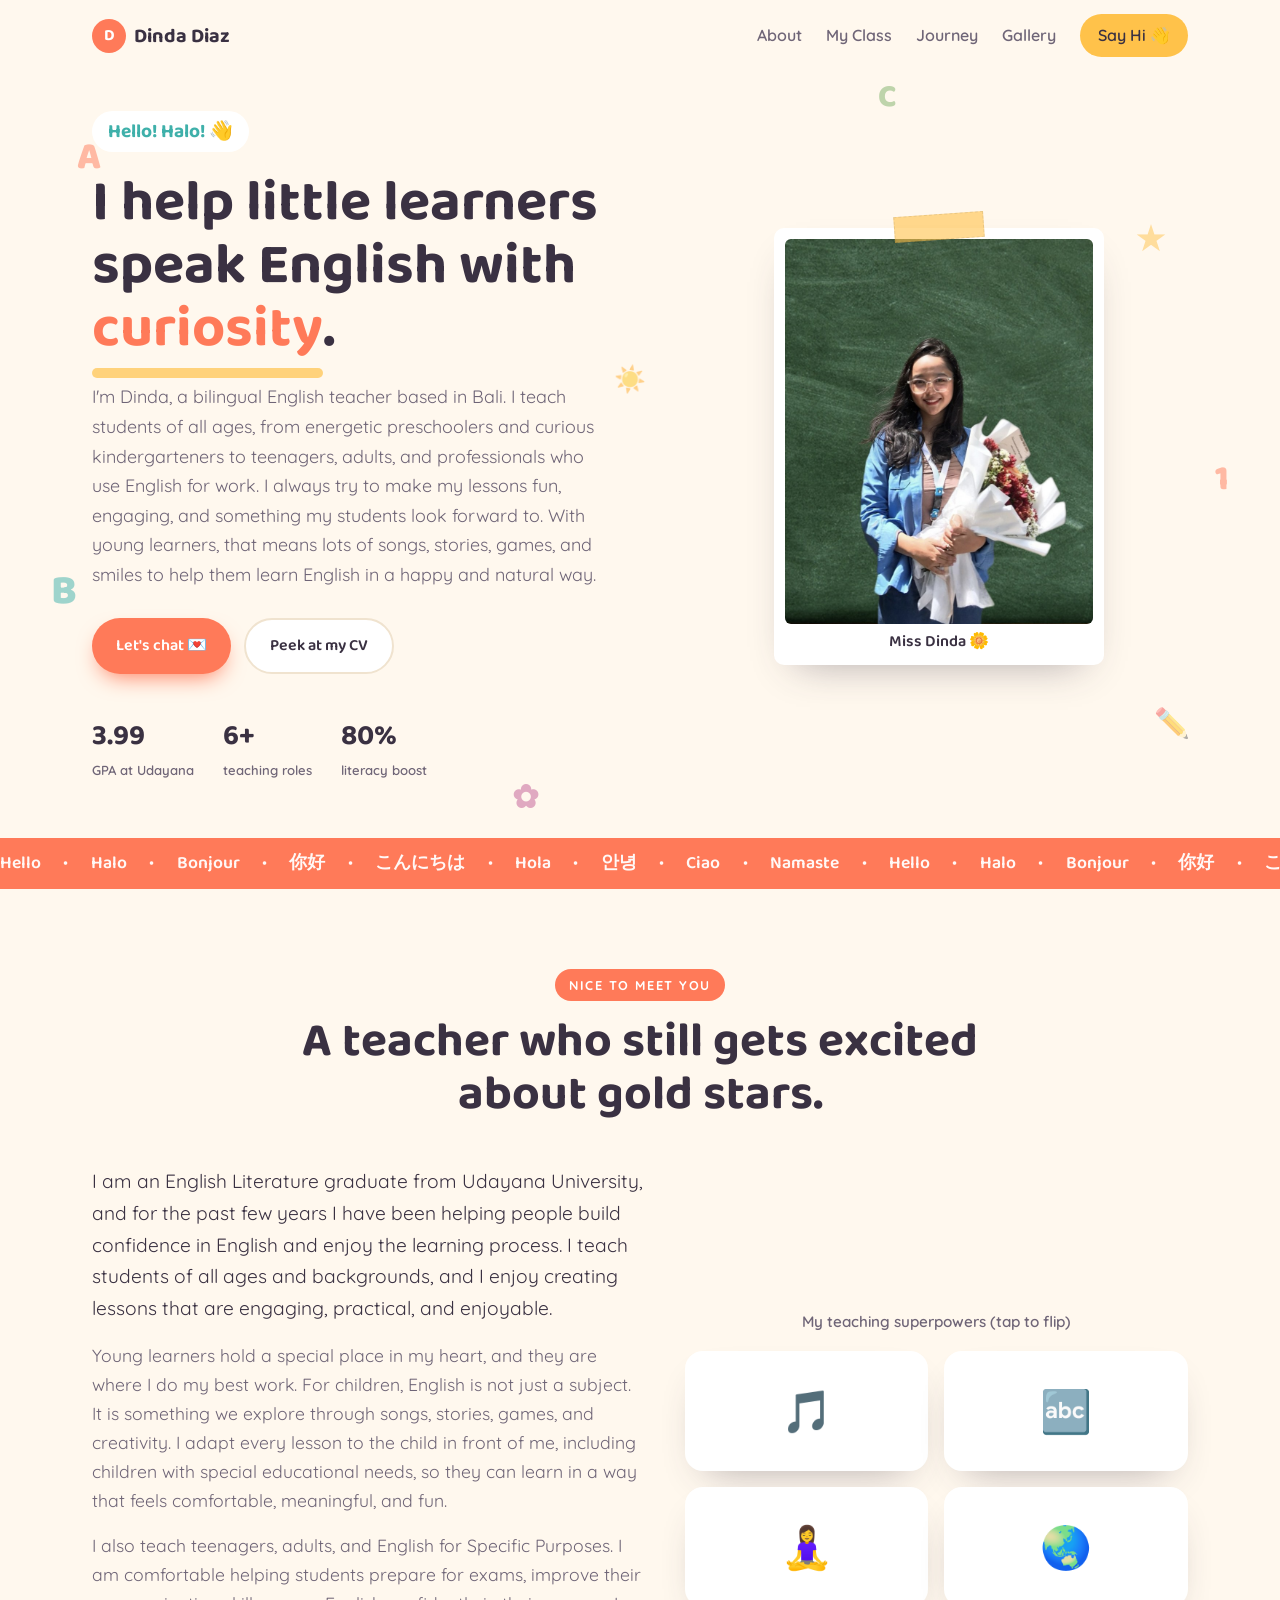
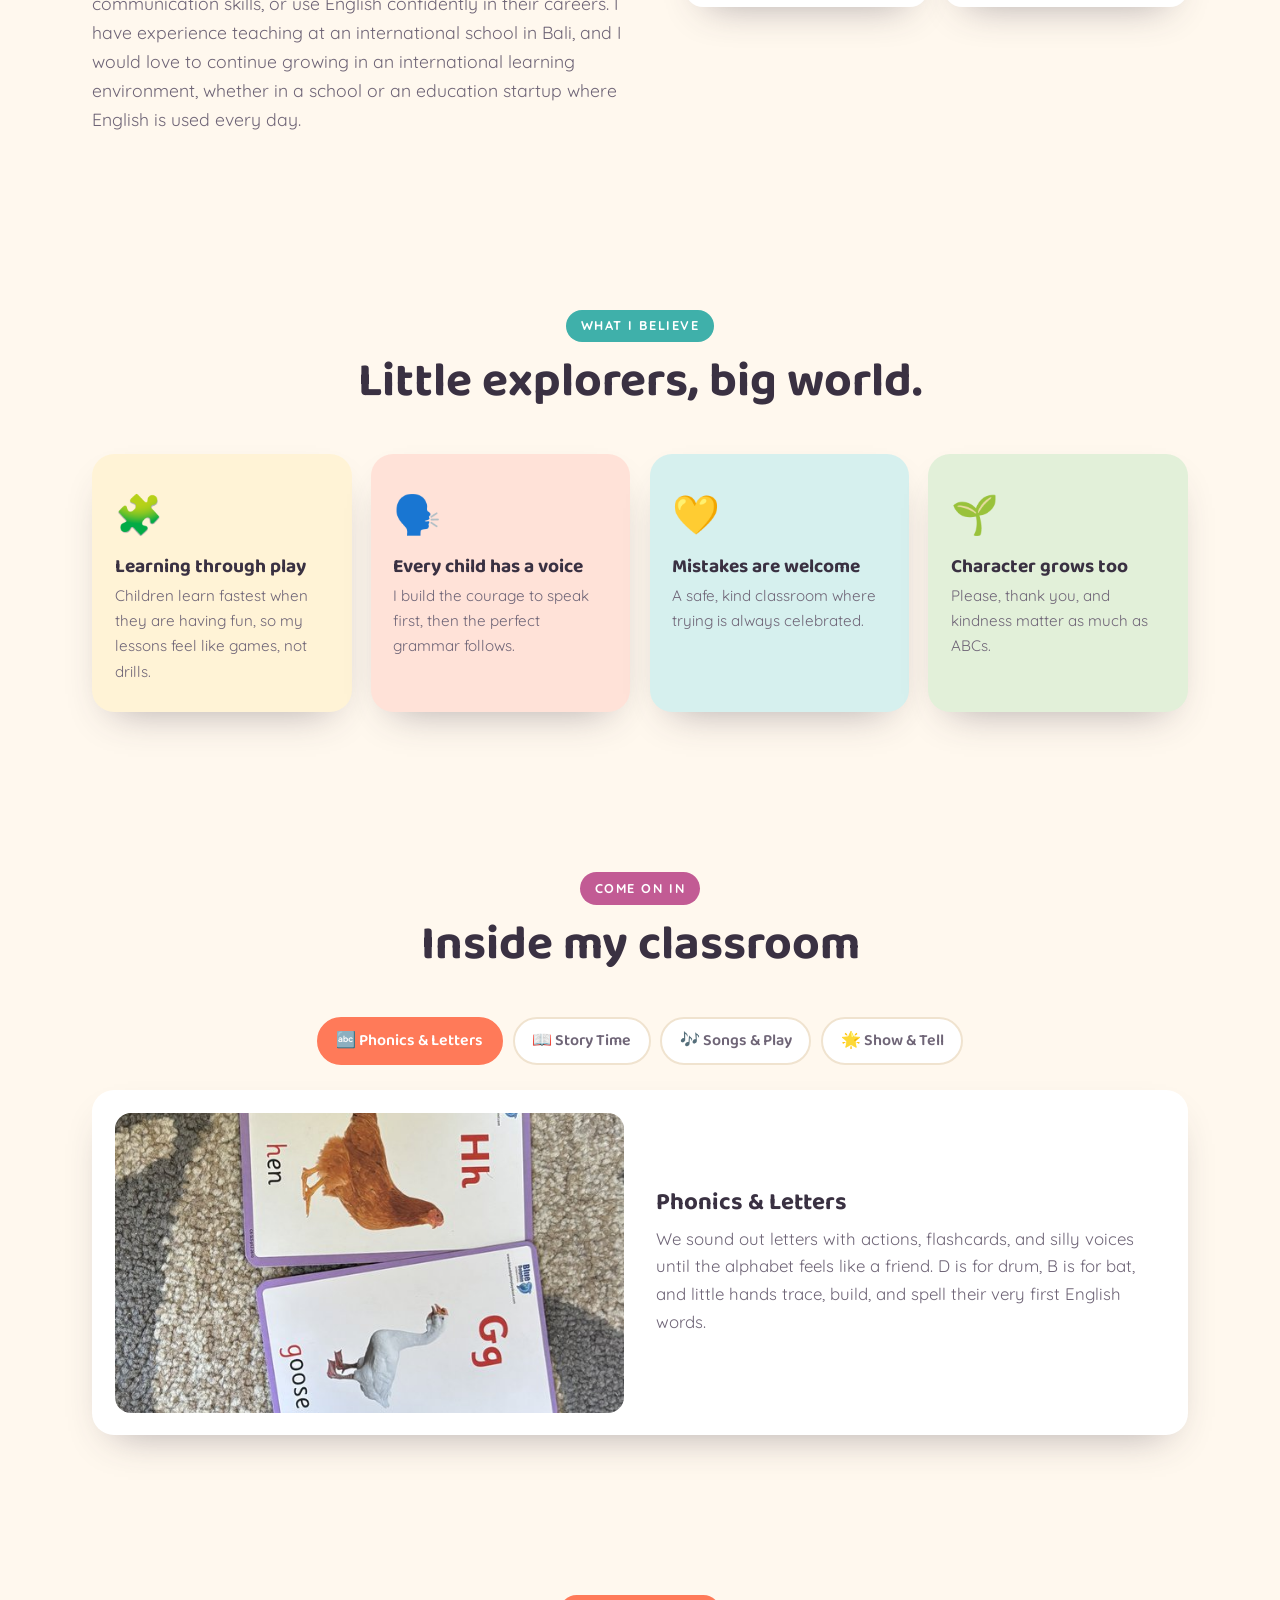
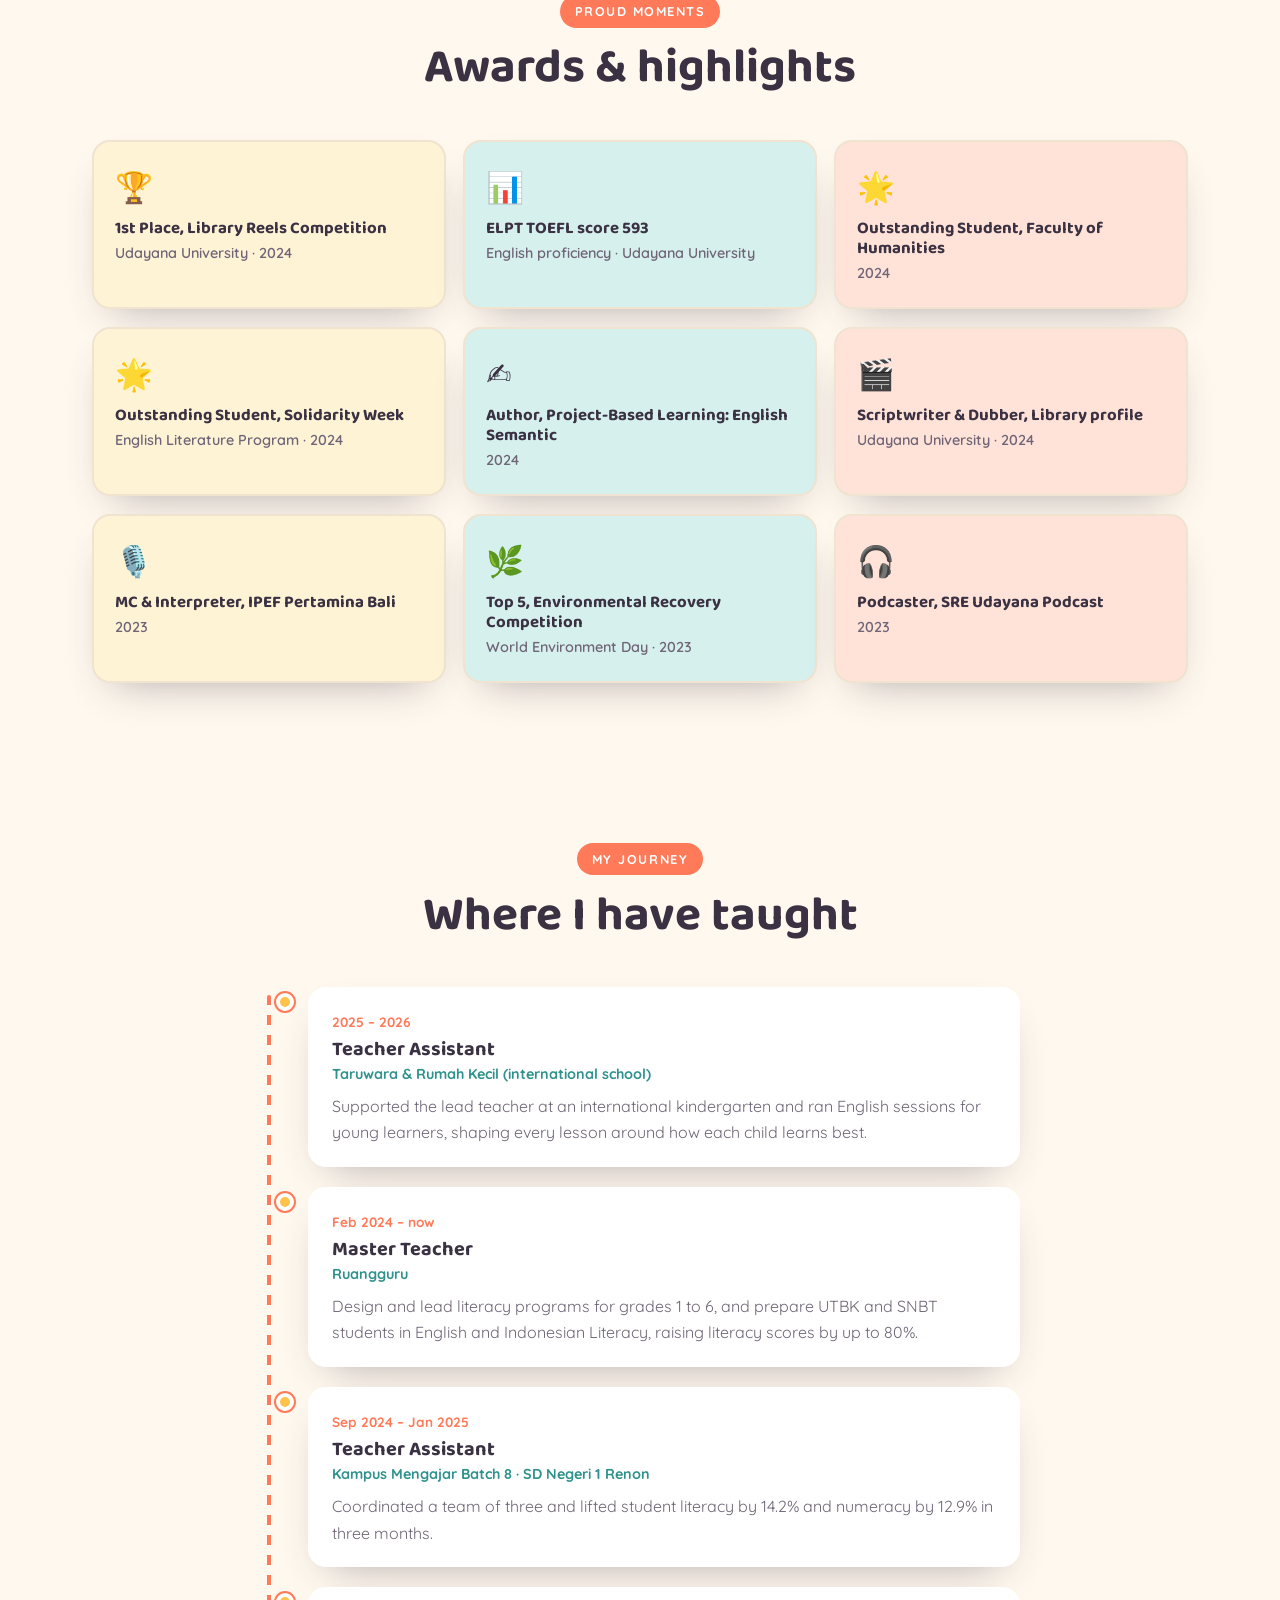
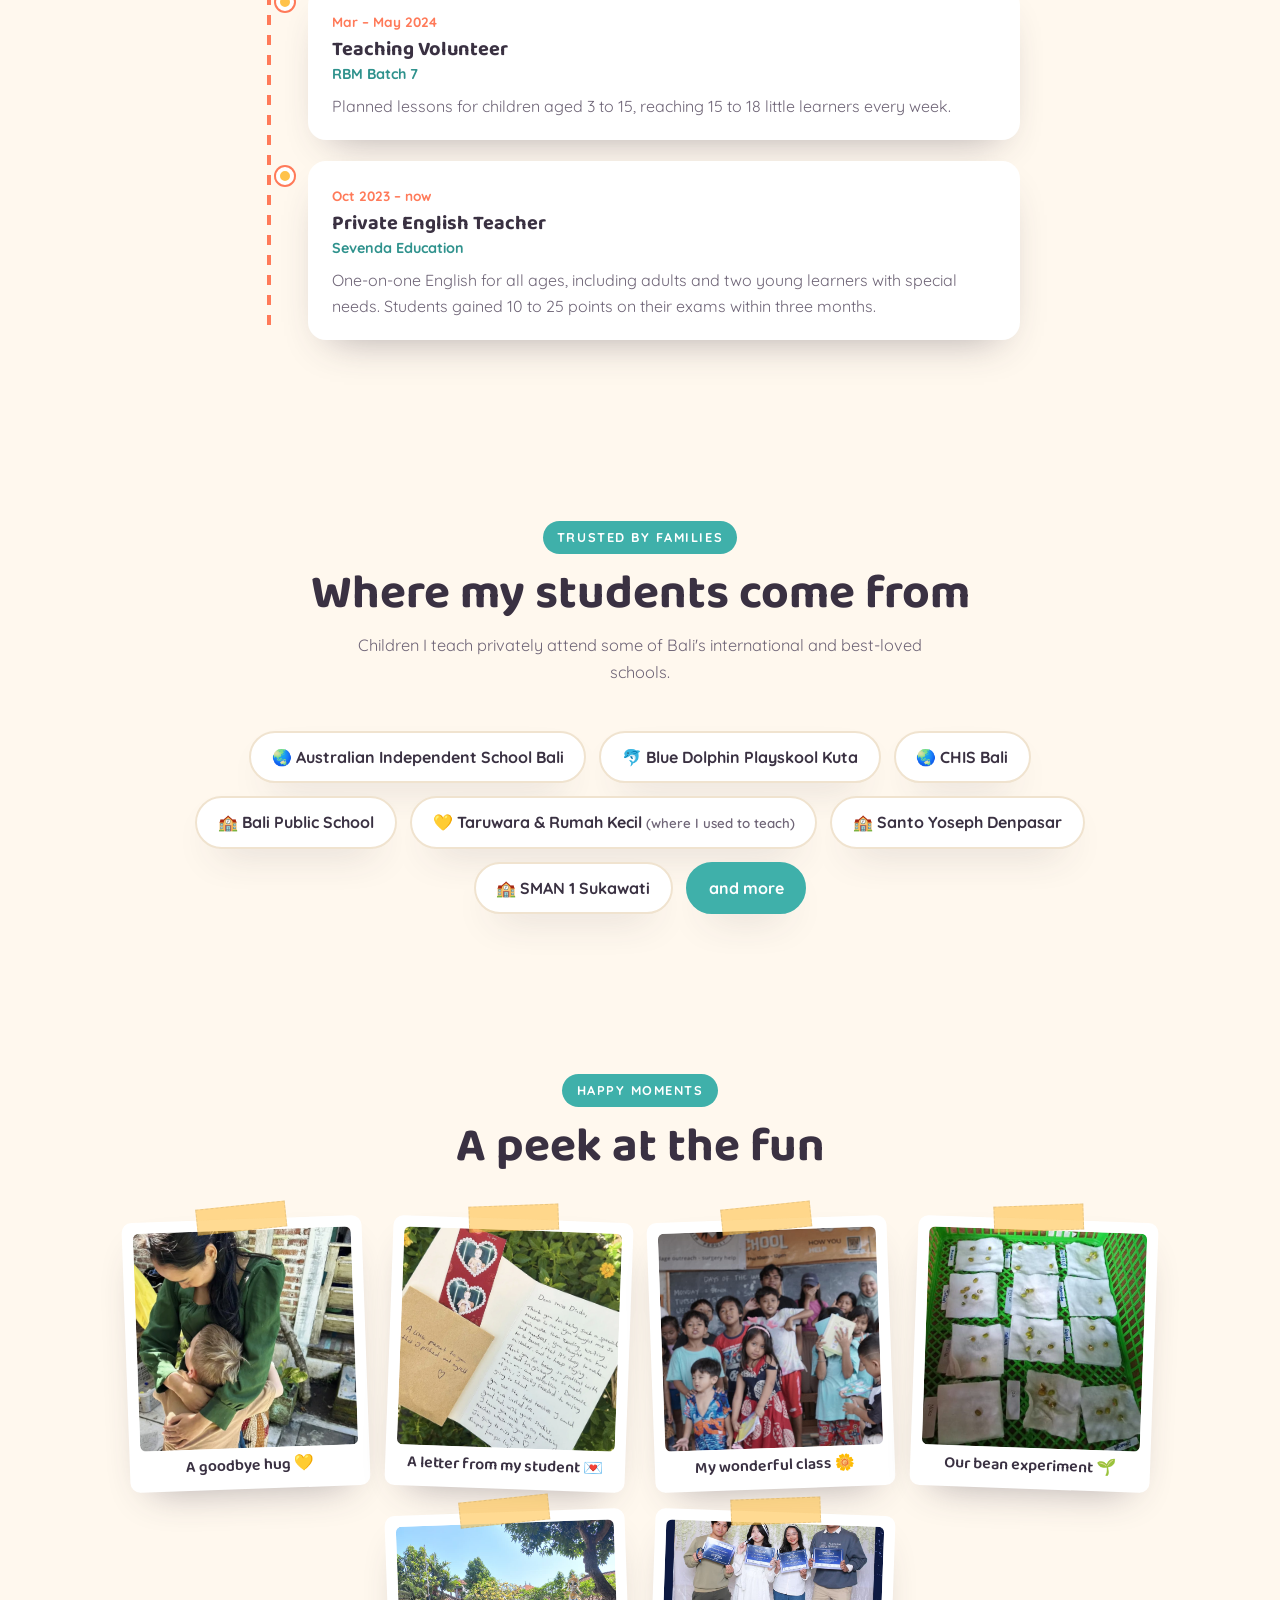
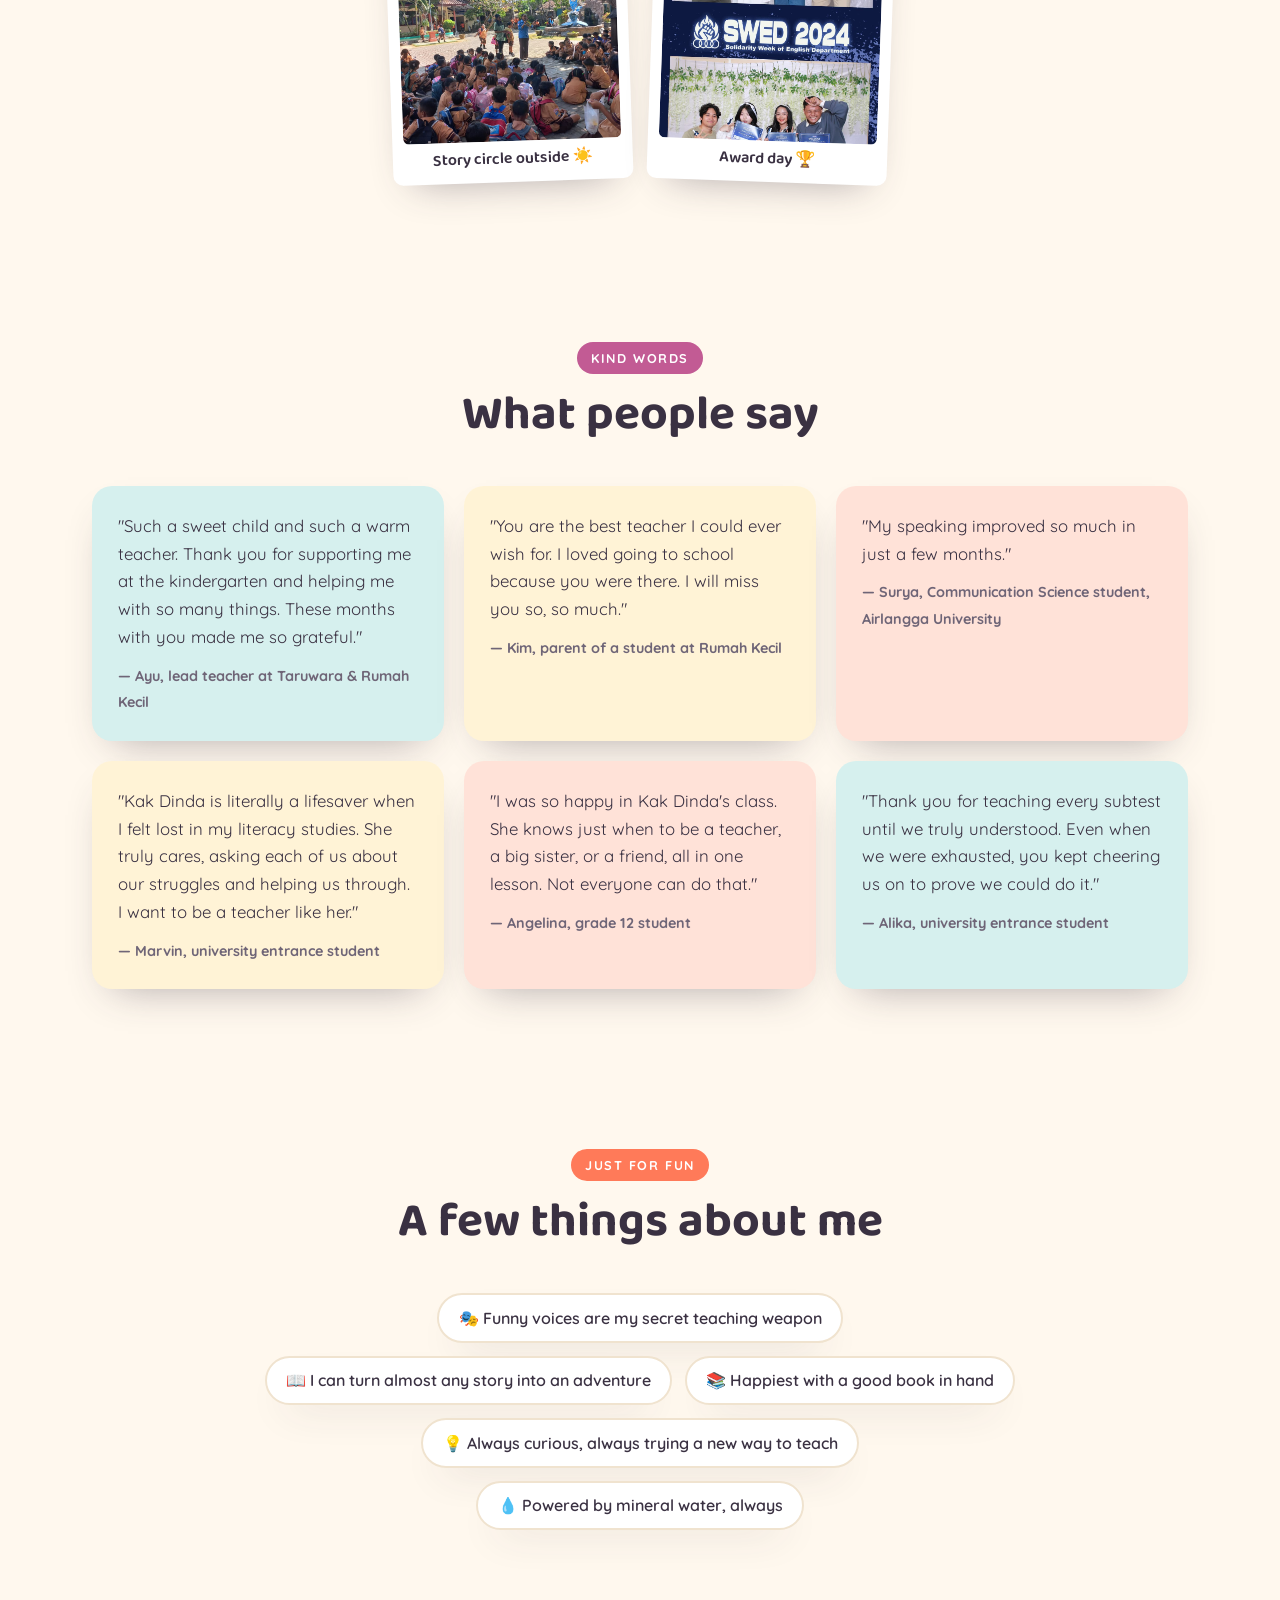
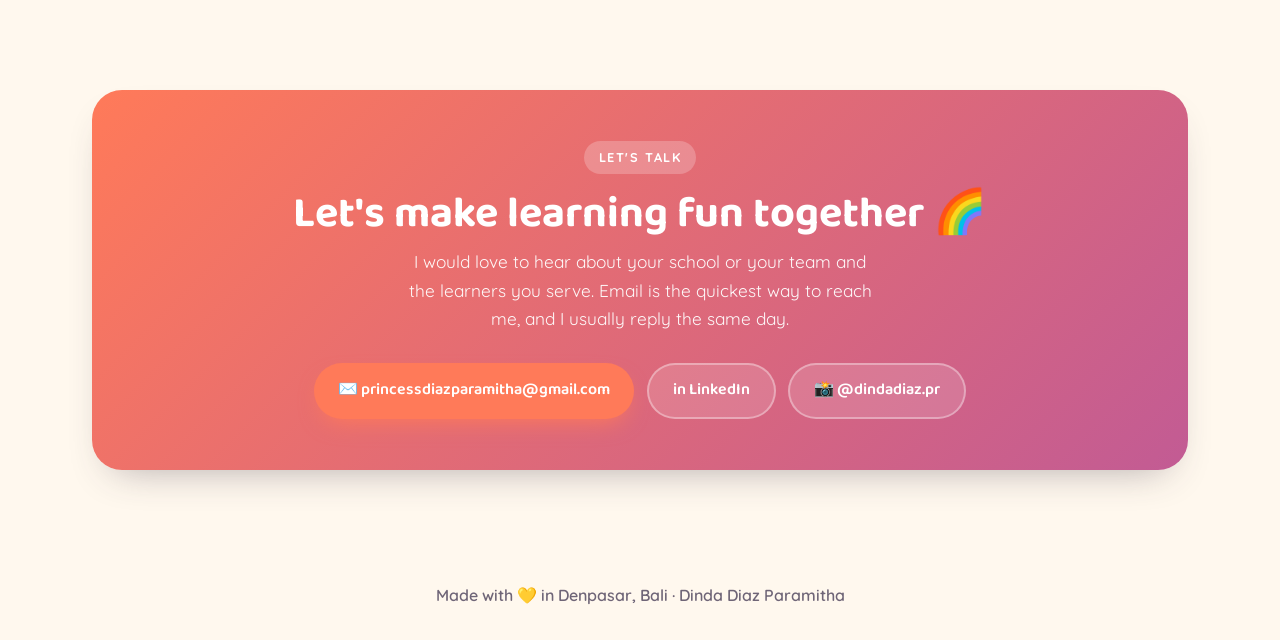
==== commit 4495544a: "Surya attribution (Communication Science, Airlangga); personalize 'a few things about me' facts" ====
--- a/index.html
+++ b/index.html
@@ -244,7 +244,7 @@
   <div class="bubbles">
     <blockquote class="bubble b-teal reveal"><p>"Such a sweet child and such a warm teacher. Thank you for supporting me at the kindergarten and helping me with so many things. These months with you made me so grateful."</p><cite>— Ayu, lead teacher at Taruwara &amp; Rumah Kecil</cite></blockquote>
     <blockquote class="bubble b-yellow reveal"><p>"You are the best teacher I could ever wish for. I loved going to school because you were there. I will miss you so, so much."</p><cite>— Kim, parent of a student at Rumah Kecil</cite></blockquote>
-    <blockquote class="bubble b-coral reveal"><p>"My speaking improved so much in just a few months."</p><cite>— Surya, adult student</cite></blockquote>
+    <blockquote class="bubble b-coral reveal"><p>"My speaking improved so much in just a few months."</p><cite>— Surya, Communication Science student, Airlangga University</cite></blockquote>
     <blockquote class="bubble b-yellow reveal"><p>"Kak Dinda is literally a lifesaver when I felt lost in my literacy studies. She truly cares, asking each of us about our struggles and helping us through. I want to be a teacher like her."</p><cite>— Marvin, university entrance student</cite></blockquote>
     <blockquote class="bubble b-coral reveal"><p>"I was so happy in Kak Dinda's class. She knows just when to be a teacher, a big sister, or a friend, all in one lesson. Not everyone can do that."</p><cite>— Angelina, grade 12 student</cite></blockquote>
     <blockquote class="bubble b-teal reveal"><p>"Thank you for teaching every subtest until we truly understood. Even when we were exhausted, you kept cheering us on to prove we could do it."</p><cite>— Alika, university entrance student</cite></blockquote>
@@ -255,9 +255,10 @@
 <section class="section funfacts">
   <div class="head reveal"><span class="kicker kicker--coral">Just for fun</span><h2>A few things about me</h2></div>
   <ul class="facts reveal">
-    <li>🎤 I can run a whole class on songs alone</li>
-    <li>📚 Happiest with a picture book in hand</li>
-    <li>🌏 I love sharing cultures with curious kids</li>
+    <li>🎭 Funny voices are my secret teaching weapon</li>
+    <li>📖 I can turn almost any story into an adventure</li>
+    <li>📚 Happiest with a good book in hand</li>
+    <li>💡 Always curious, always trying a new way to teach</li>
     <li>💧 Powered by mineral water, always</li>
   </ul>
 </section>
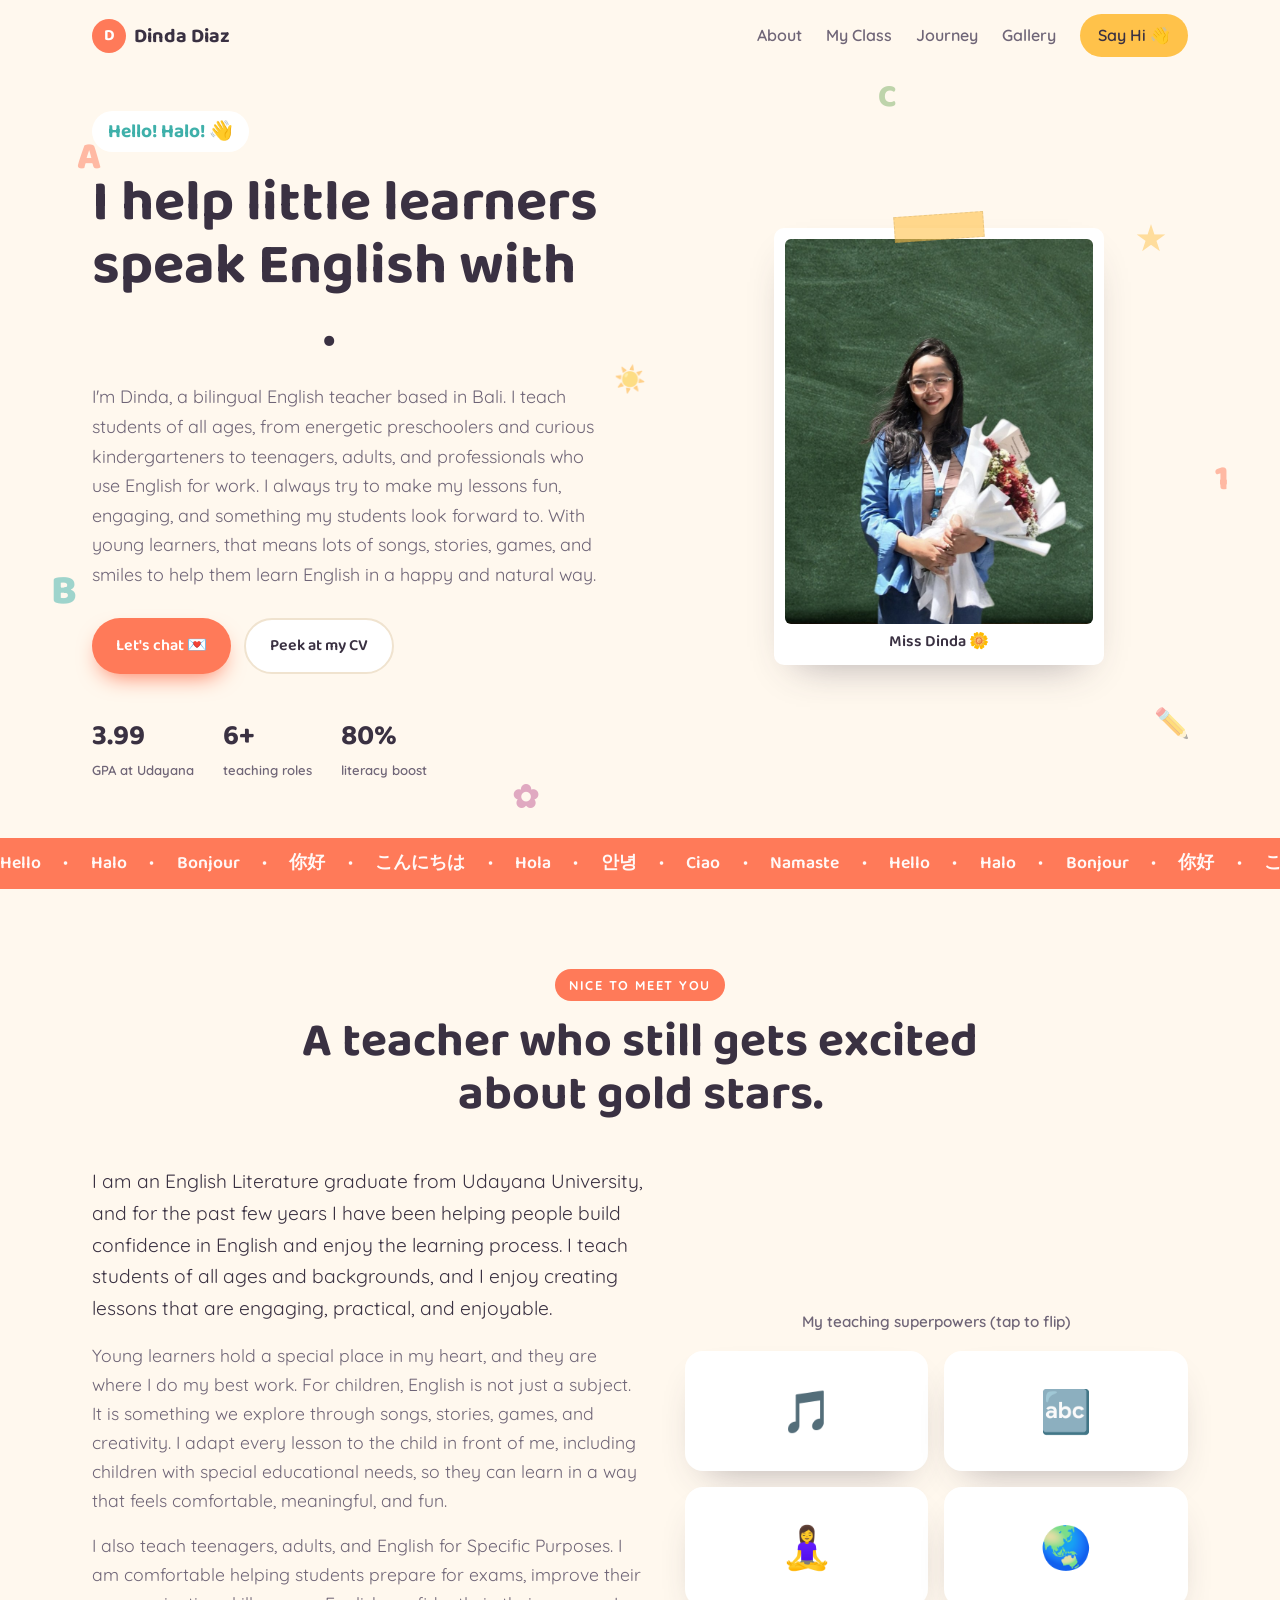
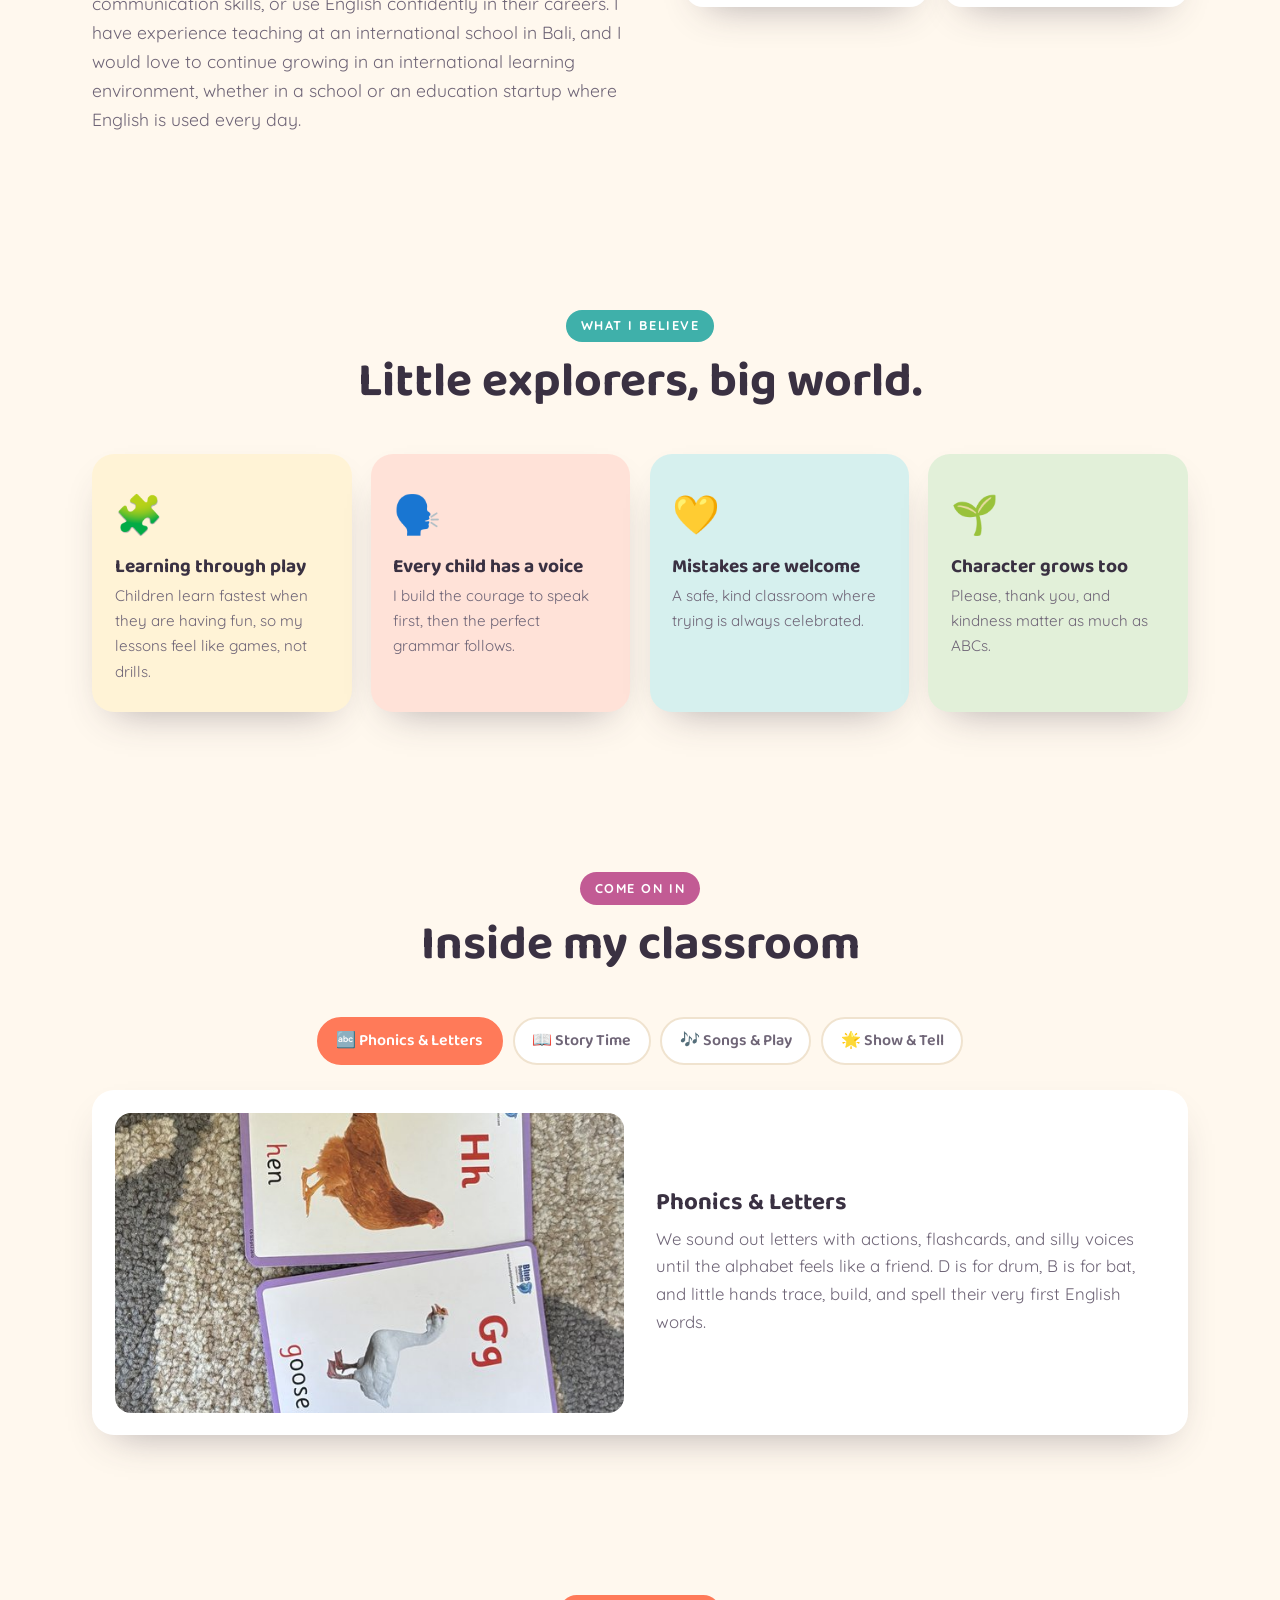
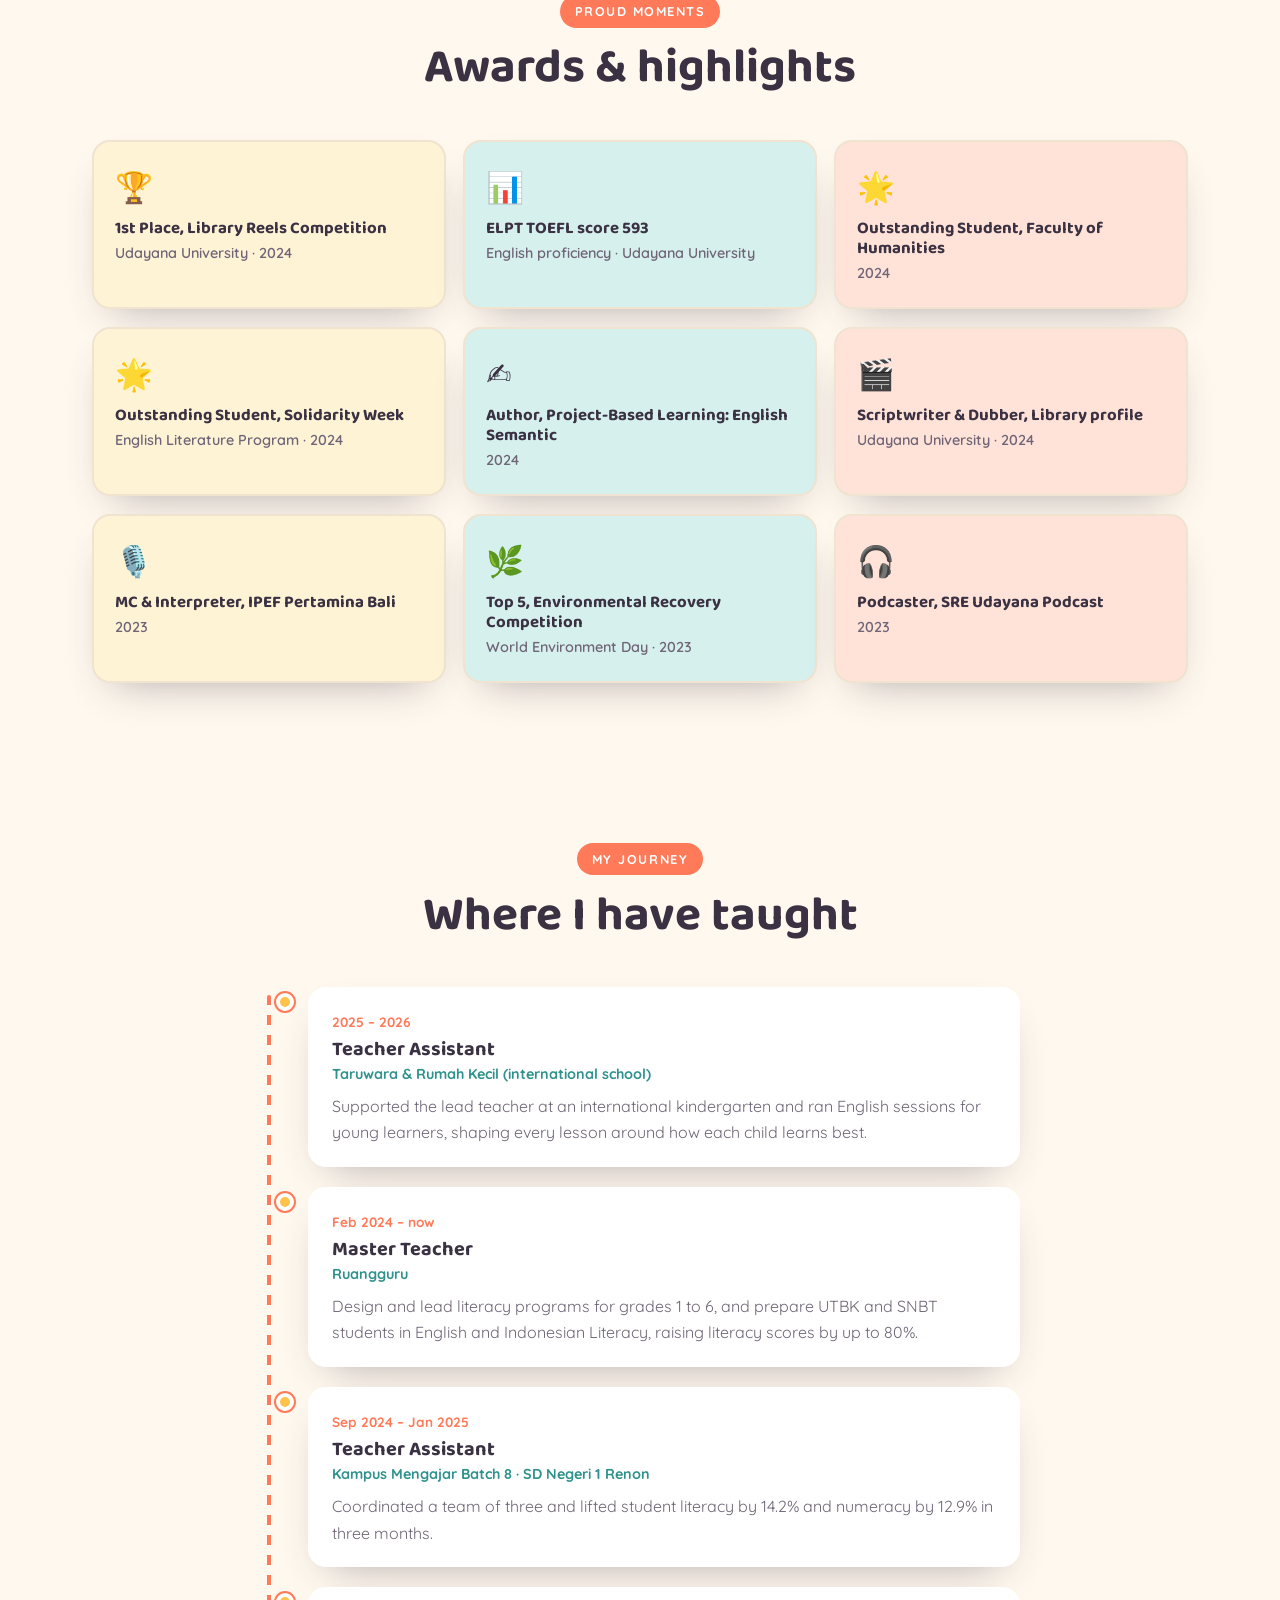
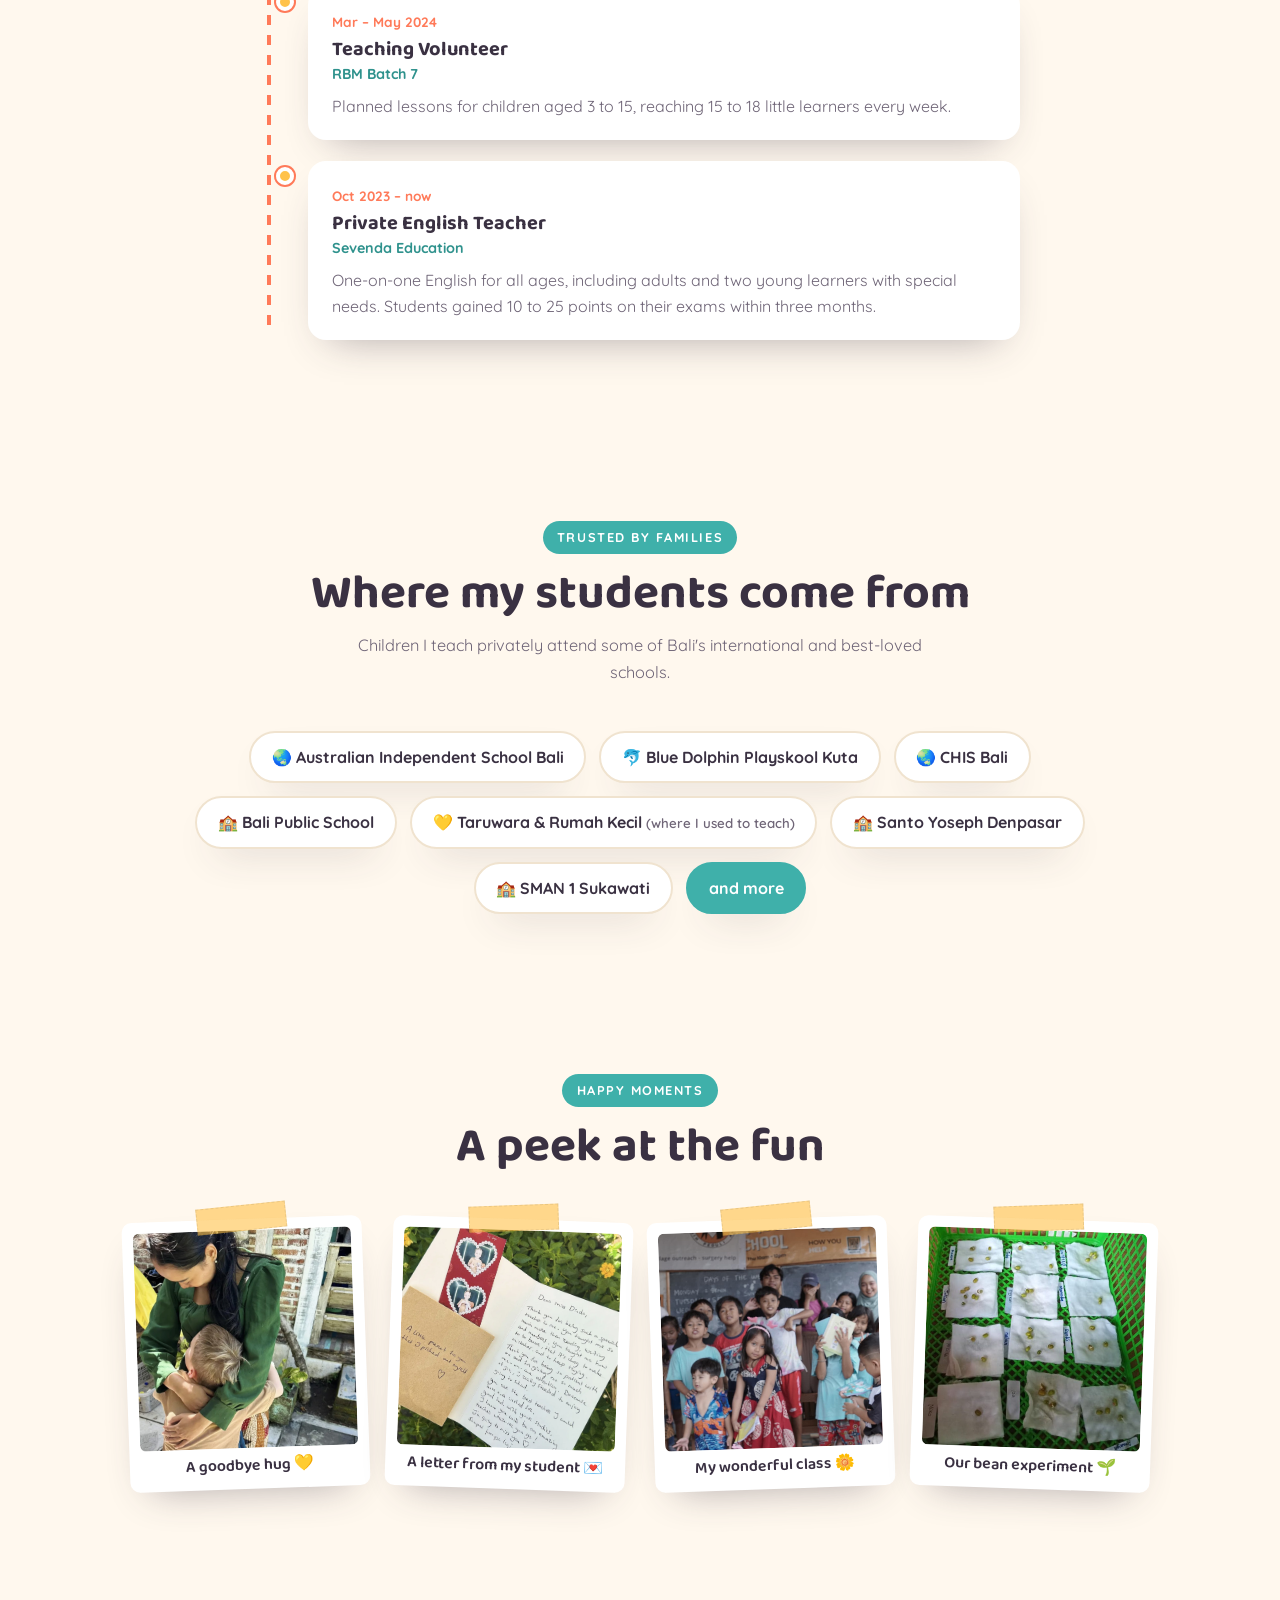
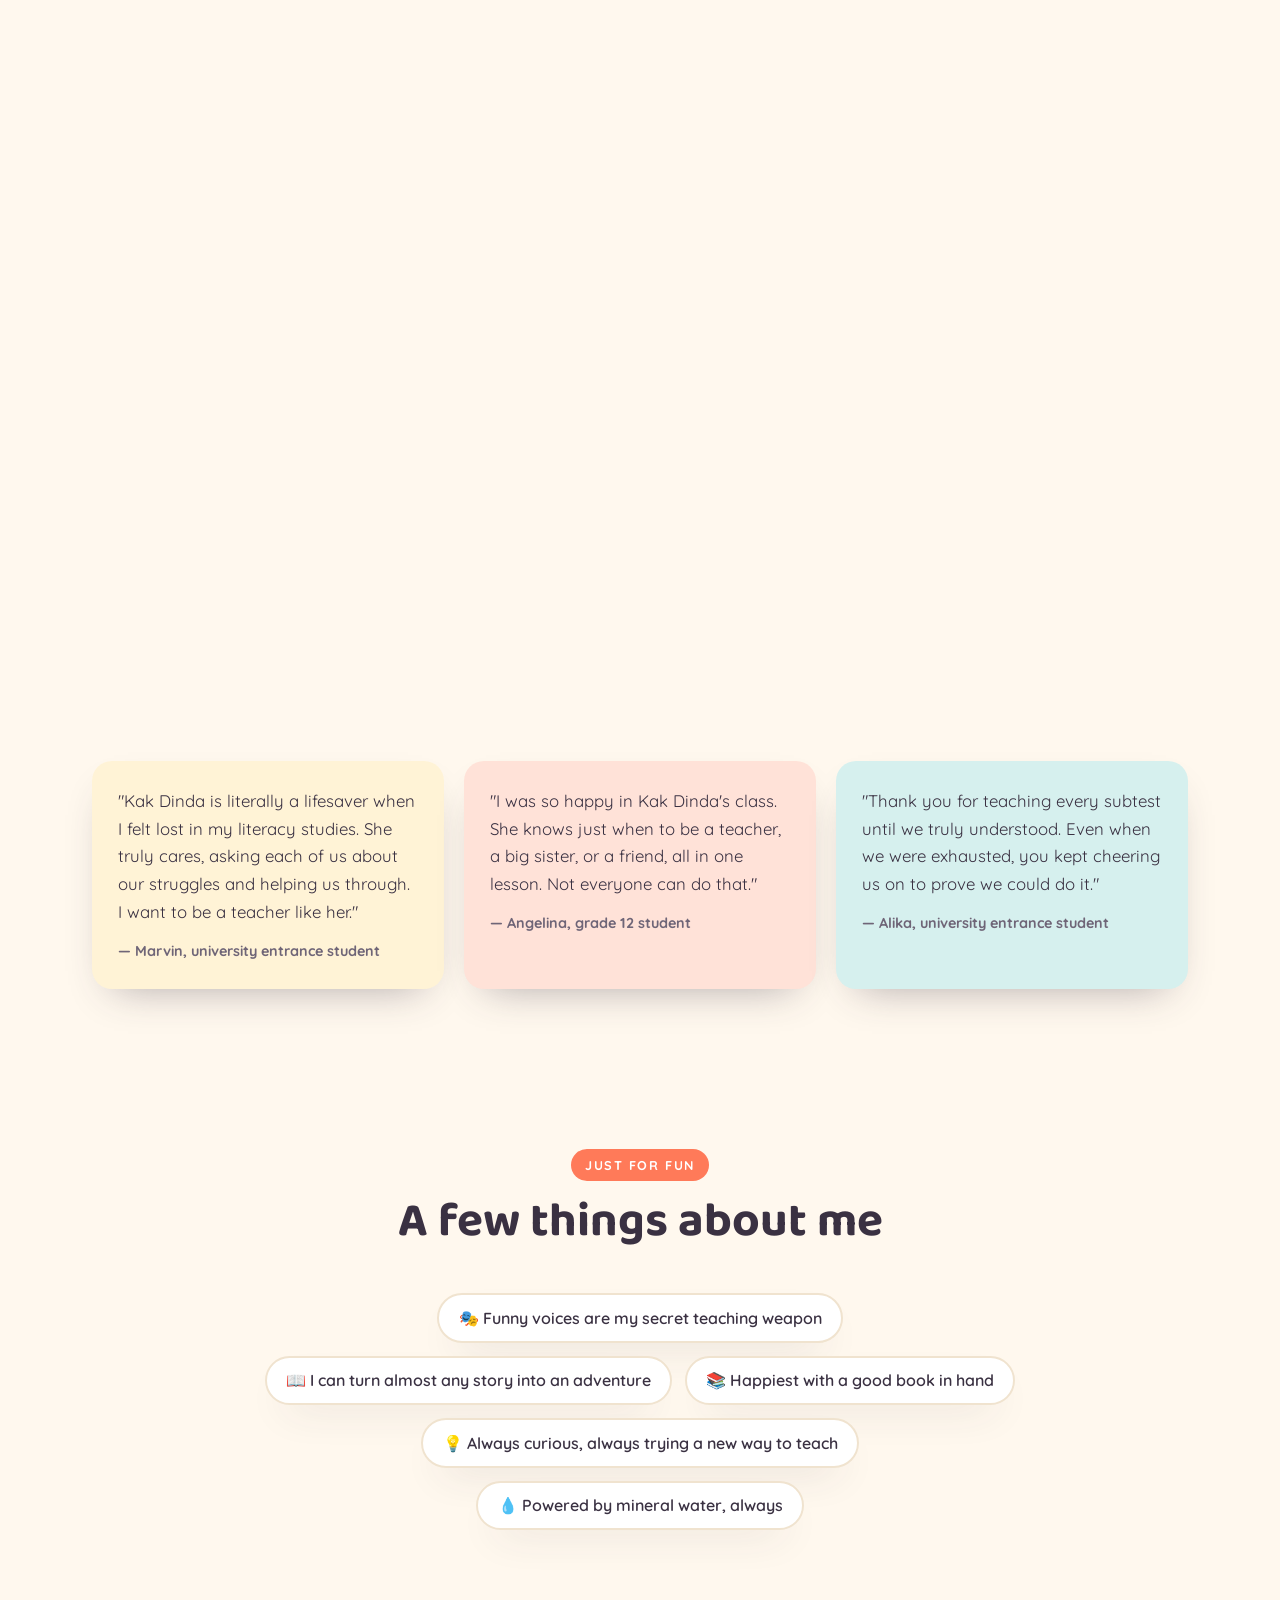
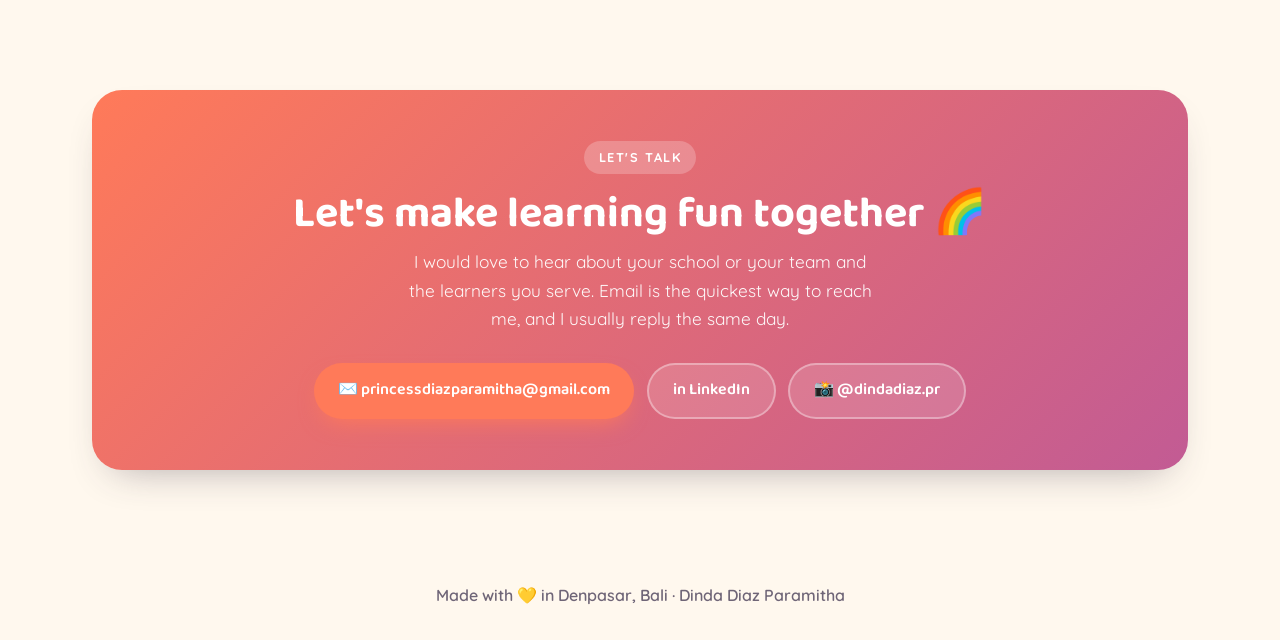
==== commit fc20abdd: "Update title to Bilingual English Teacher in Bali" ====
--- a/index.html
+++ b/index.html
@@ -3,11 +3,11 @@
 <head>
 <meta charset="UTF-8" />
 <meta name="viewport" content="width=device-width, initial-scale=1.0" />
-<title>Dinda Diaz Paramitha | English Teacher for Little Learners</title>
+<title>Dinda Diaz Paramitha | Bilingual English Teacher in Bali</title>
 <meta name="description" content="Dinda Diaz Paramitha is a warm, bilingual English teacher in Bali for young learners through adults, including English for Specific Purposes. Open to international schools and education startups." />
 <link rel="icon" href="data:image/svg+xml,%3Csvg xmlns='http://www.w3.org/2000/svg' viewBox='0 0 100 100'%3E%3Ctext y='.9em' font-size='90'%3E%F0%9F%8C%BC%3C/text%3E%3C/svg%3E" />
 <meta property="og:type" content="website" />
-<meta property="og:title" content="Dinda Diaz Paramitha | English Teacher for Little Learners" />
+<meta property="og:title" content="Dinda Diaz Paramitha | Bilingual English Teacher in Bali" />
 <meta property="og:description" content="A warm, bilingual English teacher in Bali, helping little learners speak English with confidence and joy." />
 <meta property="og:image" content="assets/img/hero.jpg" />
 <meta name="twitter:card" content="summary_large_image" />
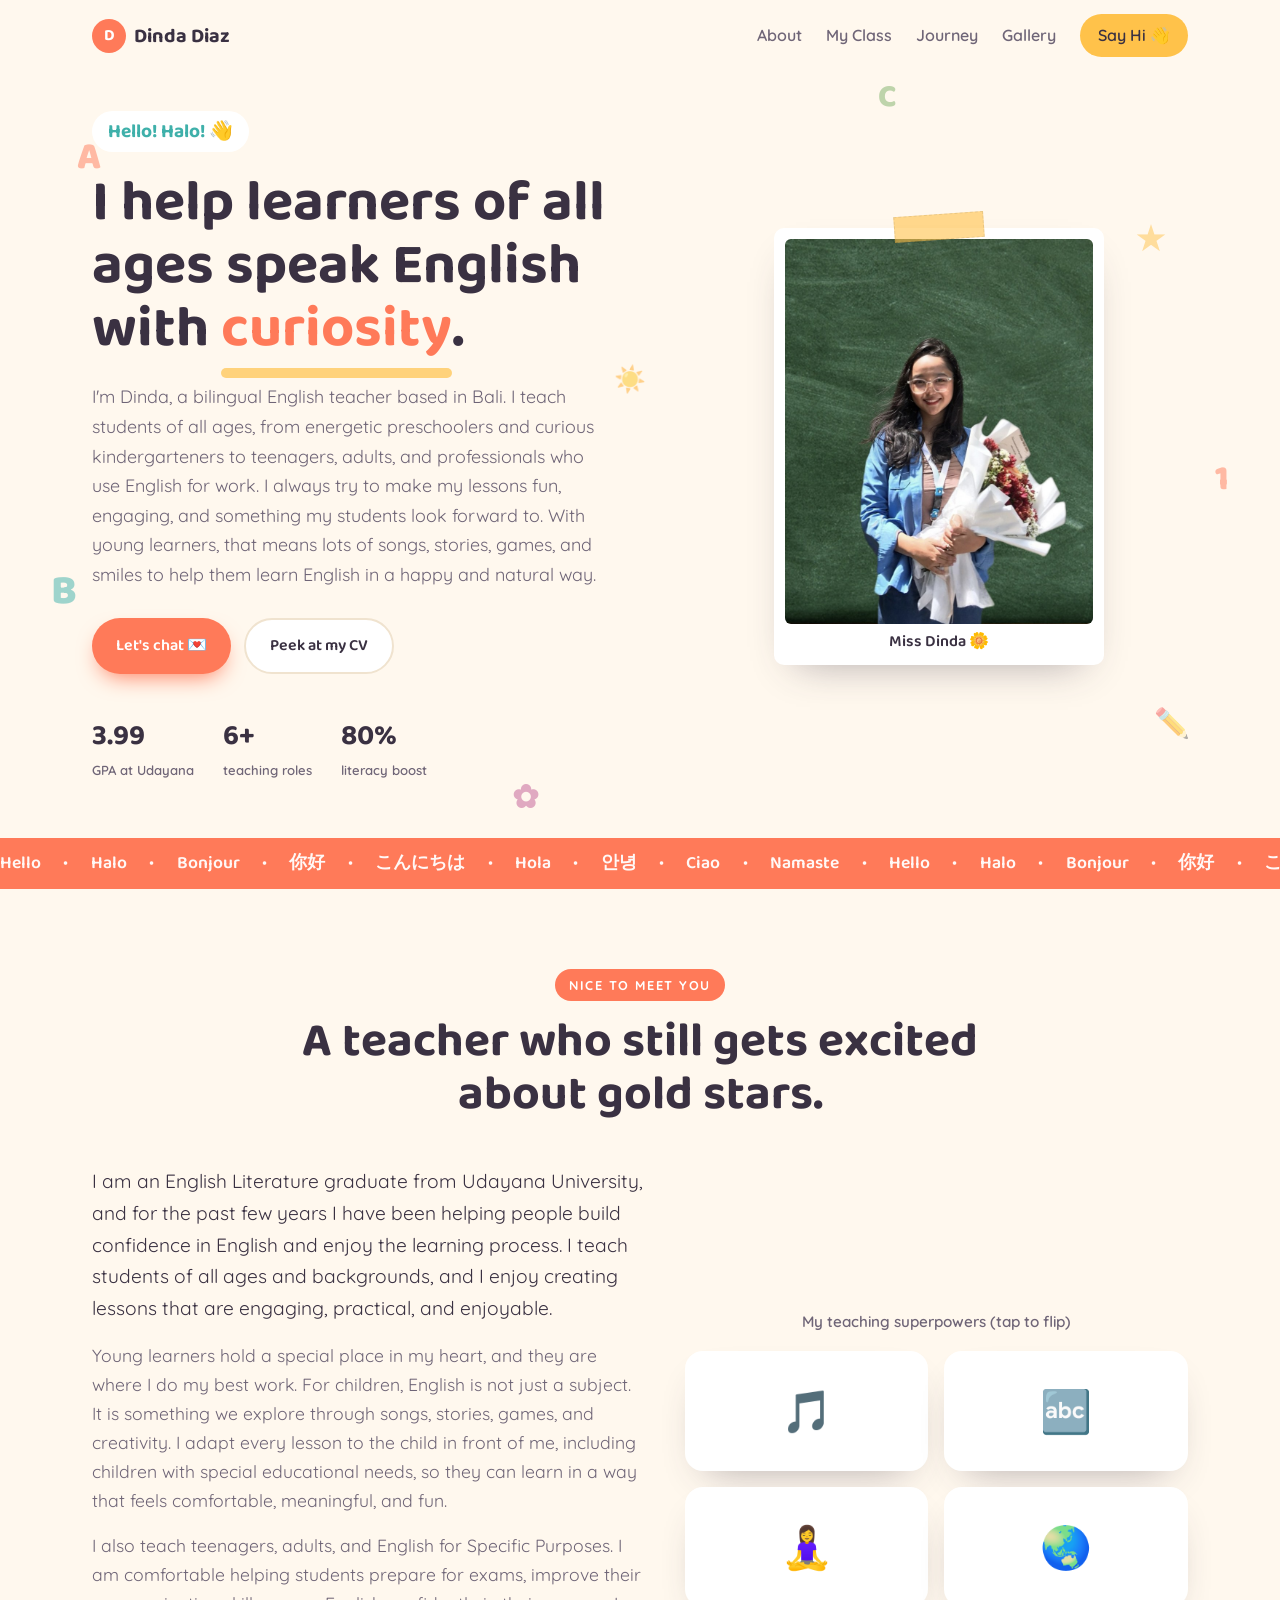
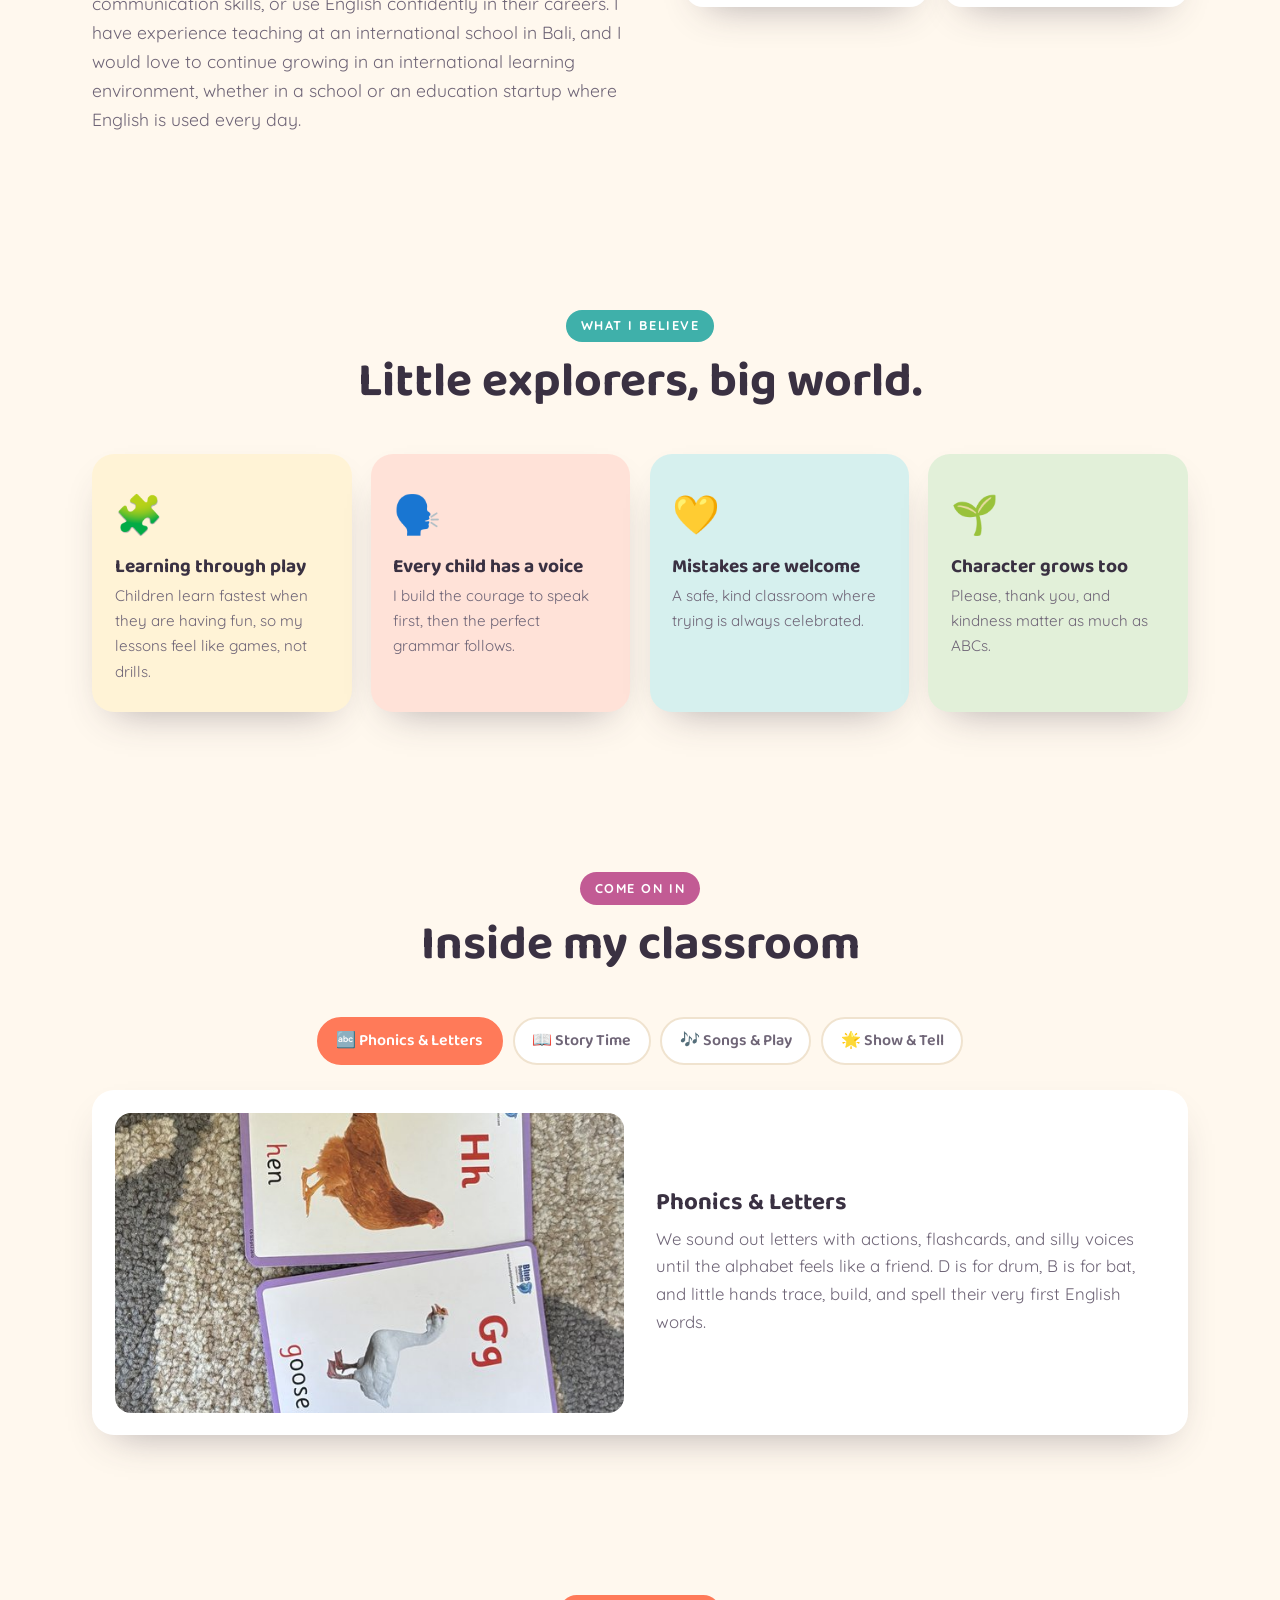
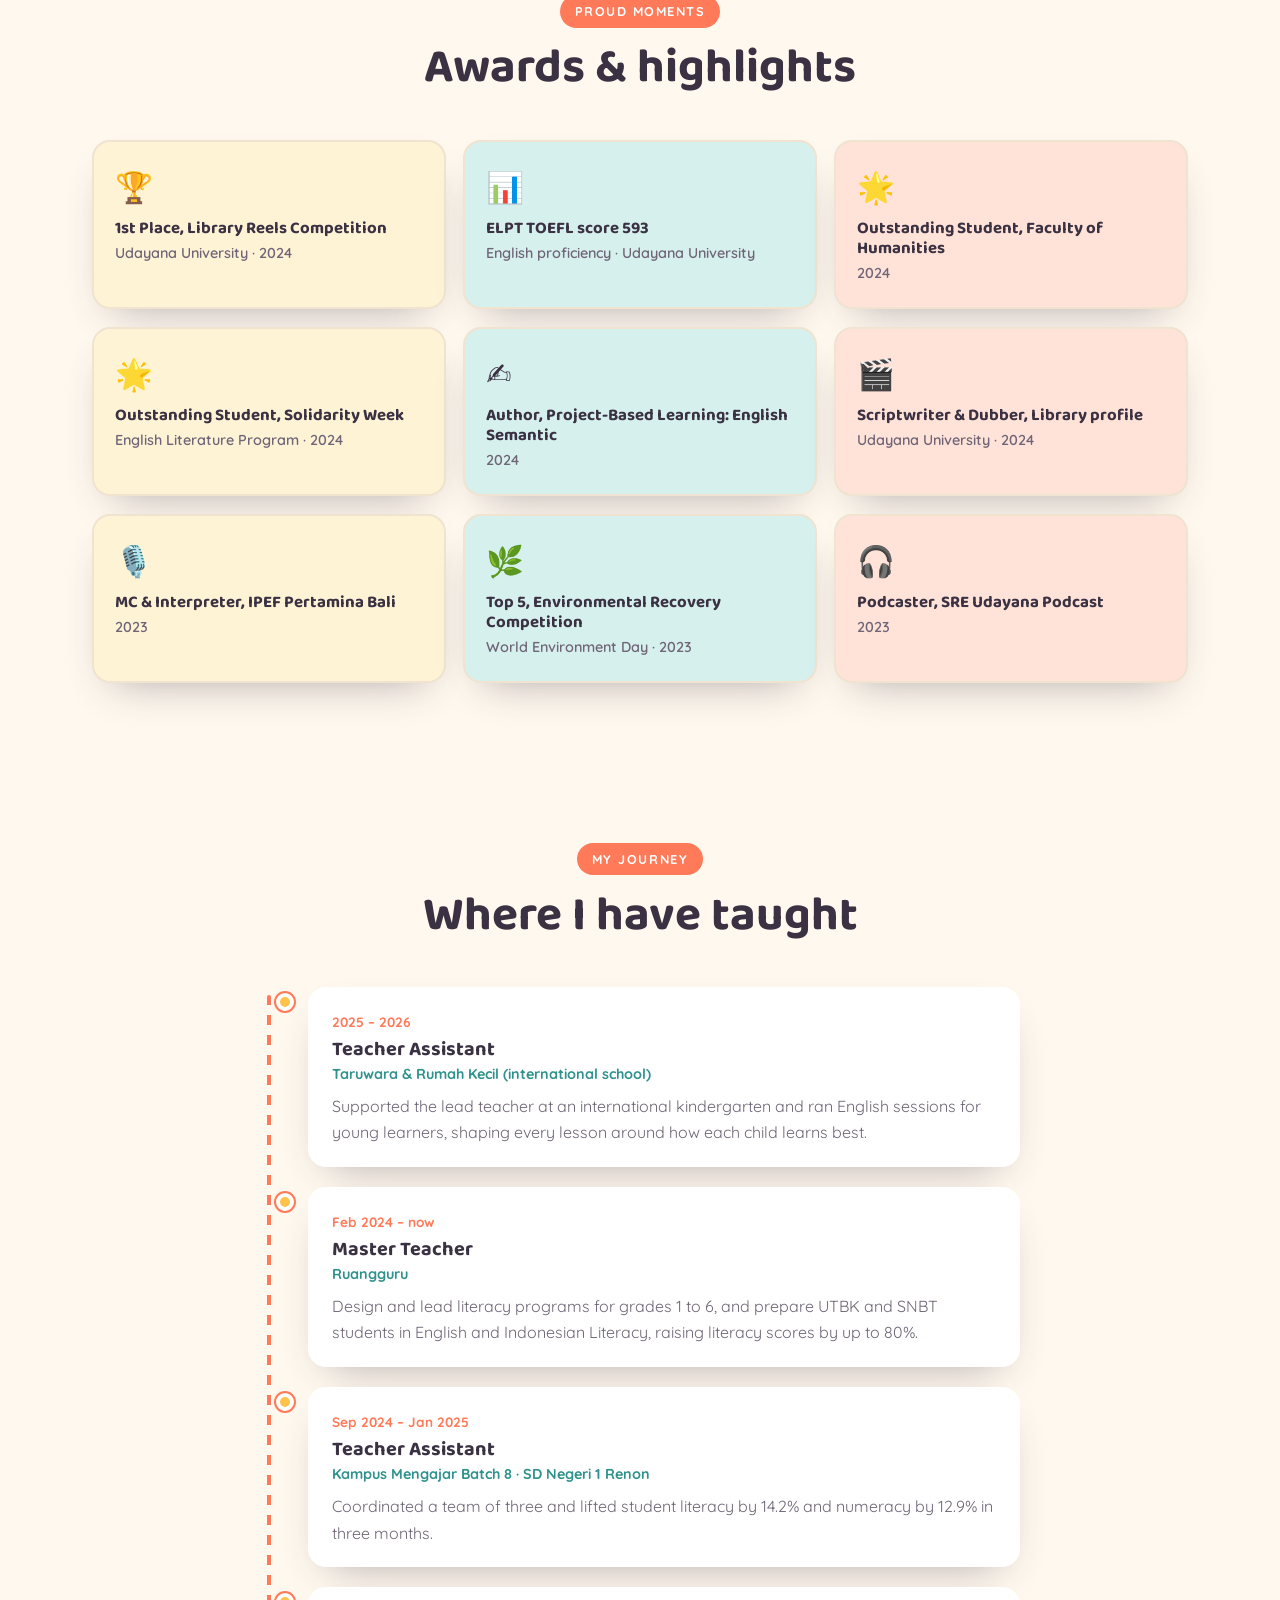
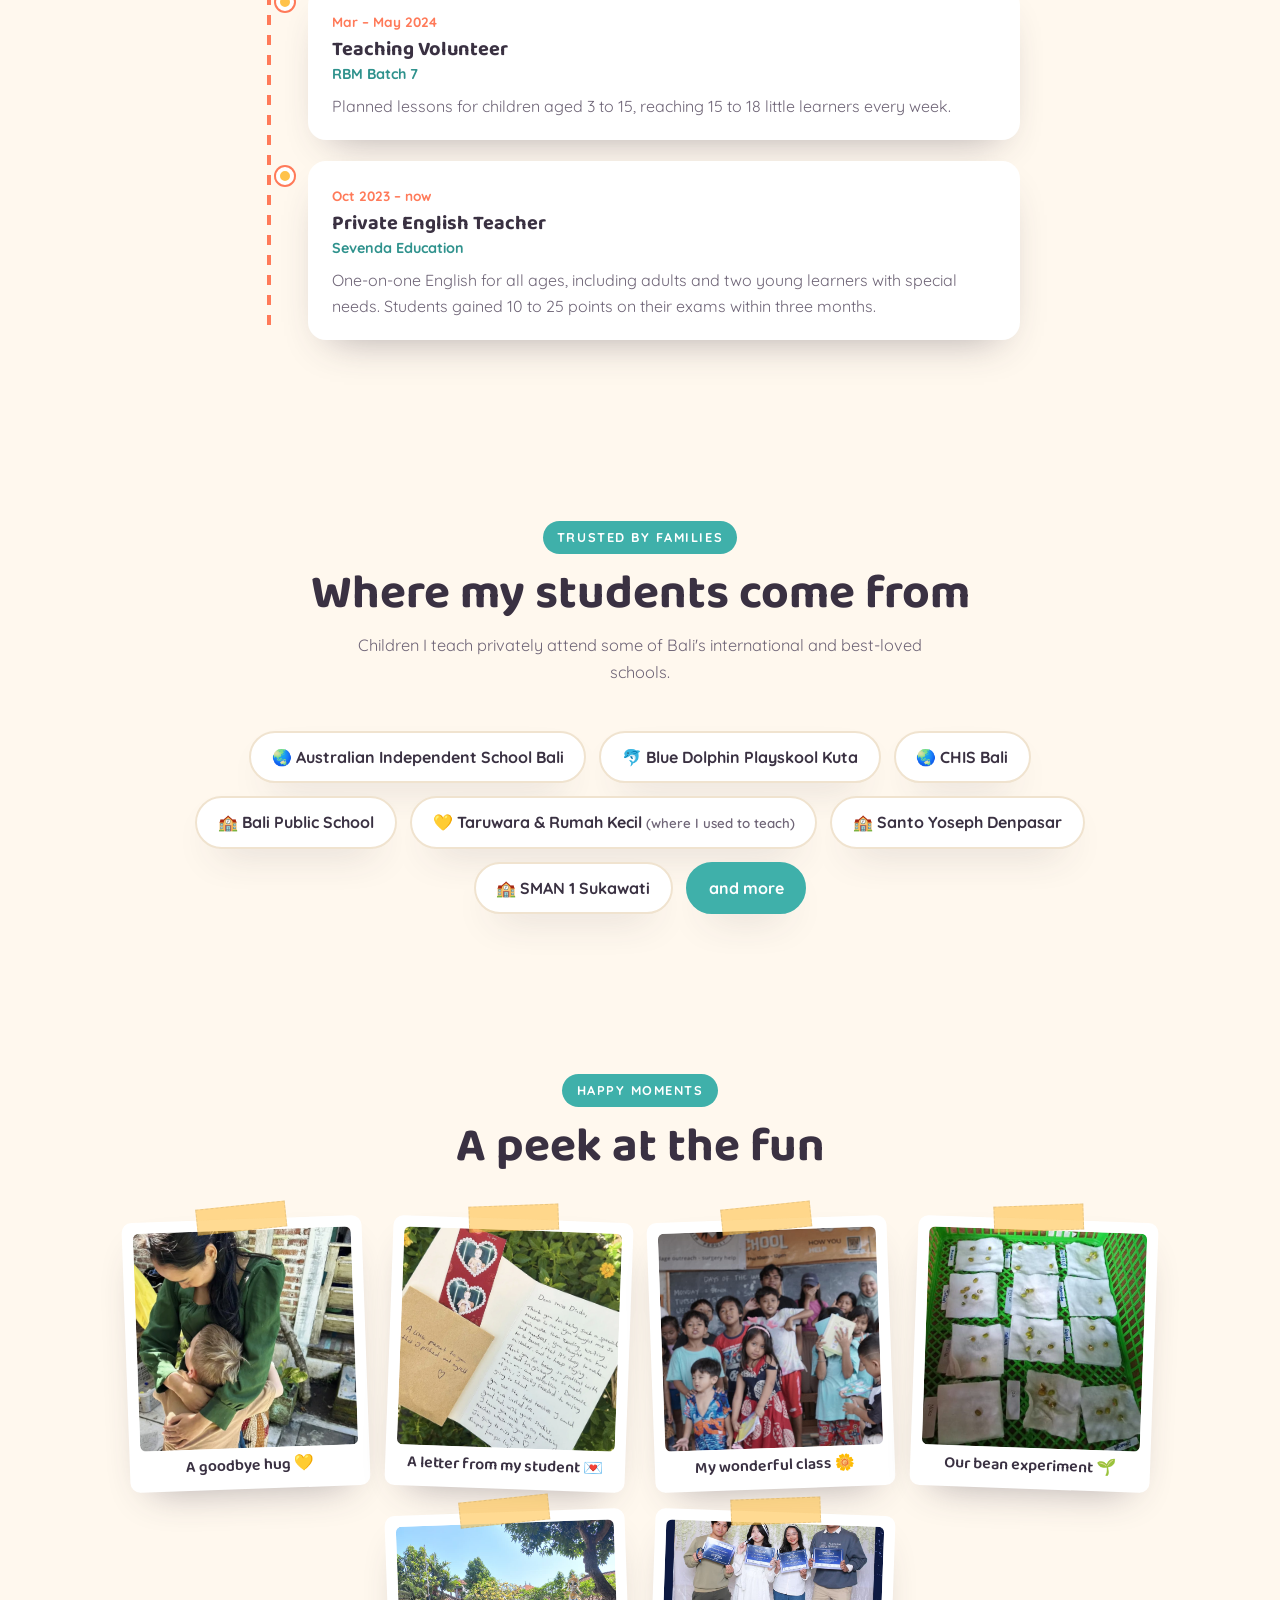
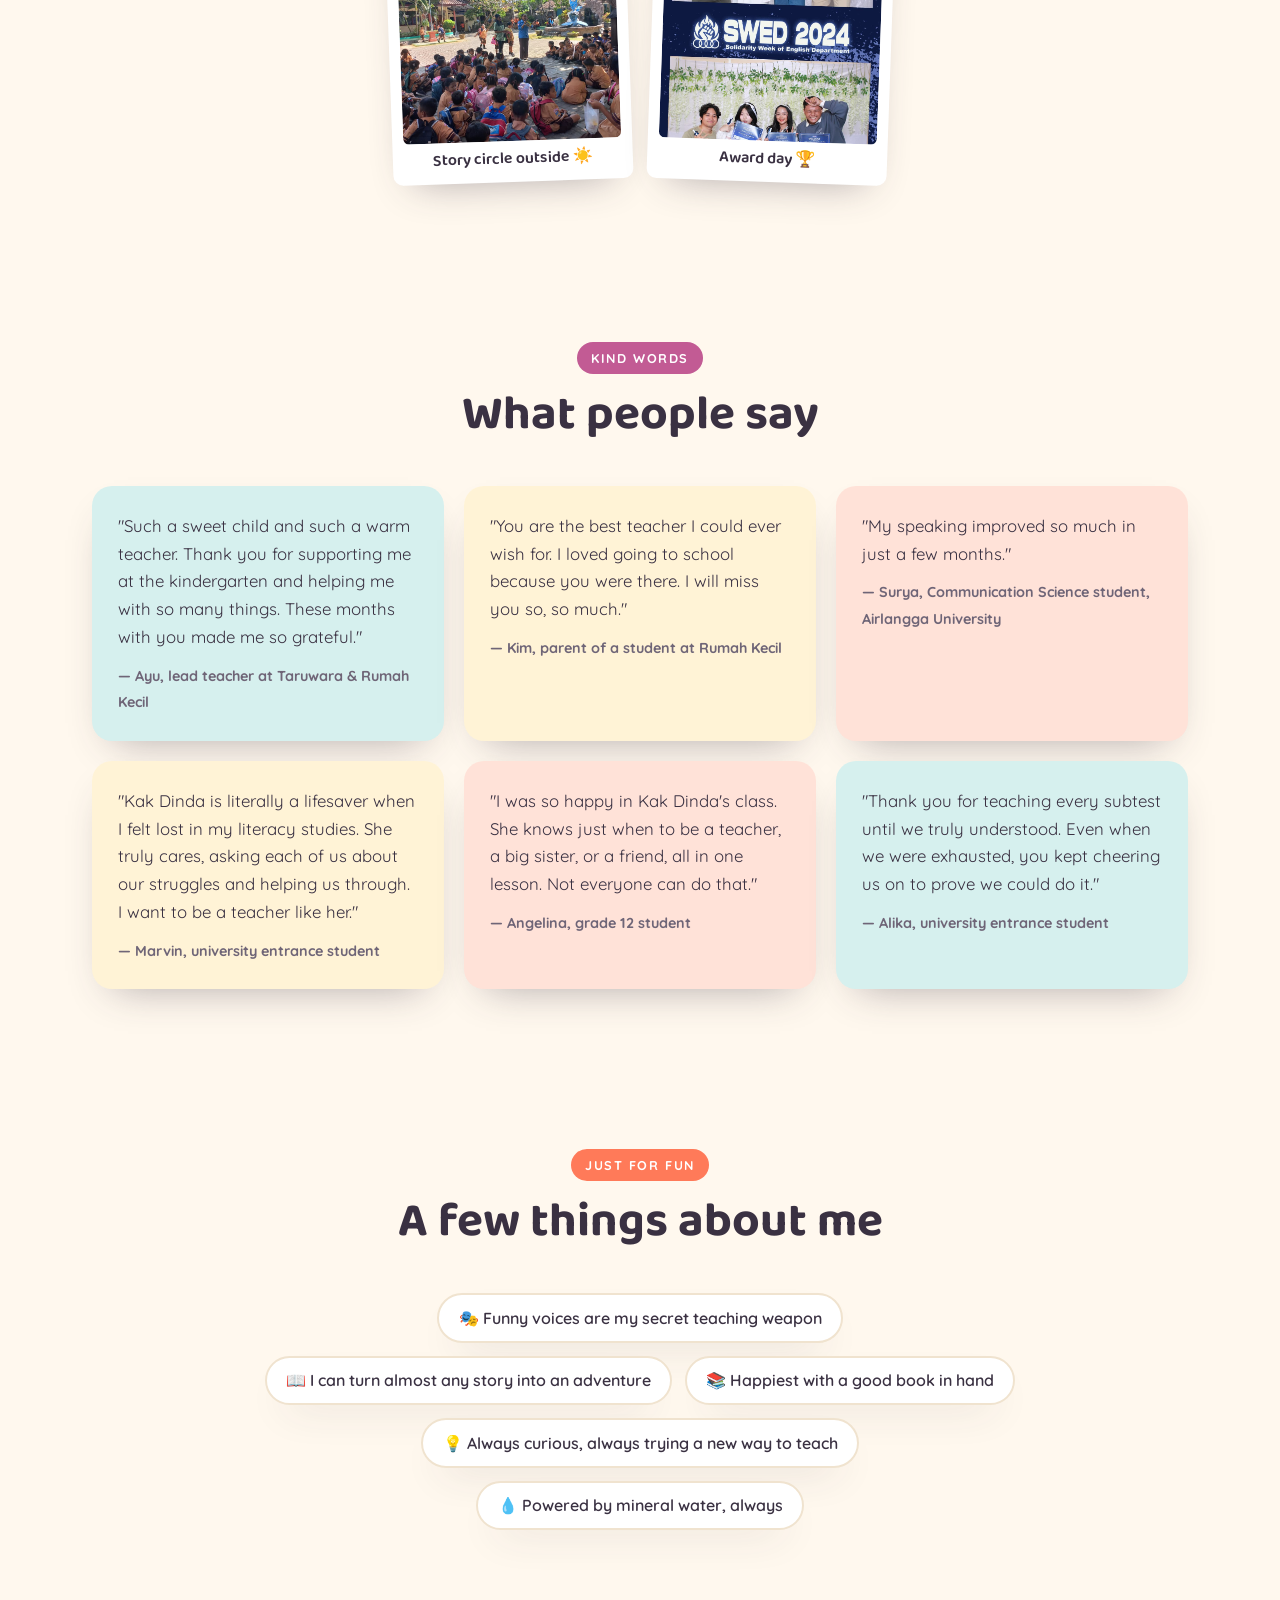
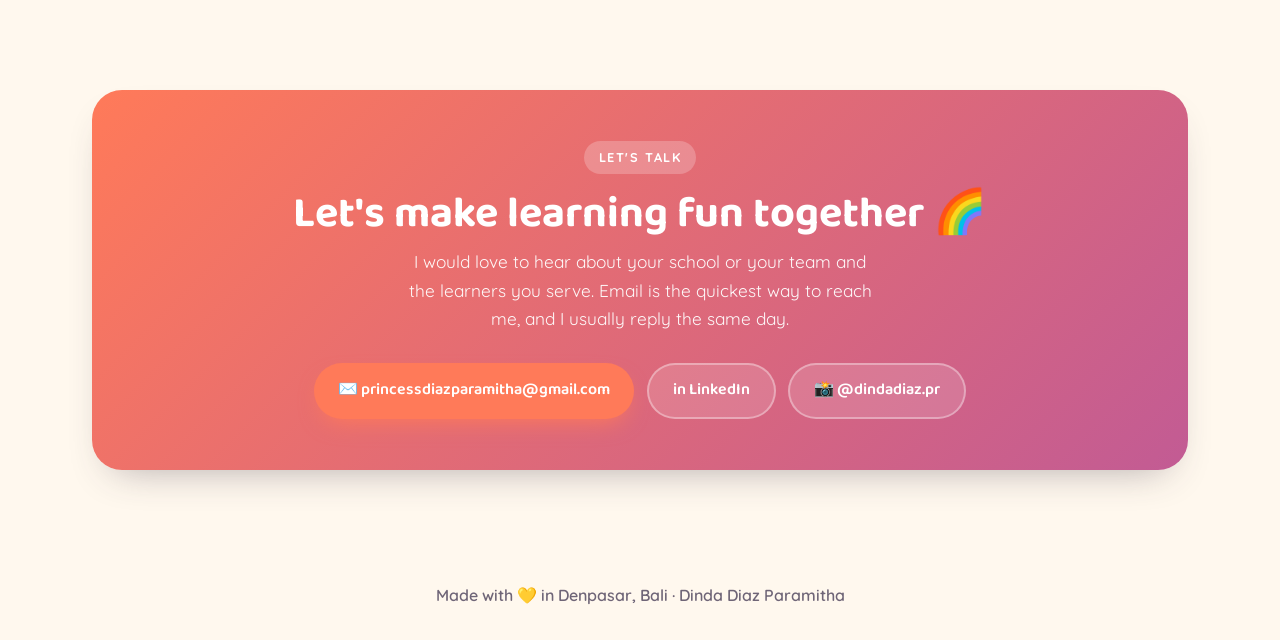
==== commit d9c7420c: "Broaden hero headline to learners of all ages" ====
--- a/index.html
+++ b/index.html
@@ -42,7 +42,7 @@
 <section class="hero" id="top">
   <div class="hero__text">
     <span class="wave">Hello! Halo! 👋</span>
-    <h1>I help little learners speak English with <span class="rotator" id="rotator">confidence</span>.</h1>
+    <h1>I help learners of all ages speak English with <span class="rotator" id="rotator">confidence</span>.</h1>
     <p class="hero__lead">
       I'm Dinda, a bilingual English teacher based in Bali. I teach students of all ages,
       from energetic preschoolers and curious kindergarteners to teenagers, adults, and
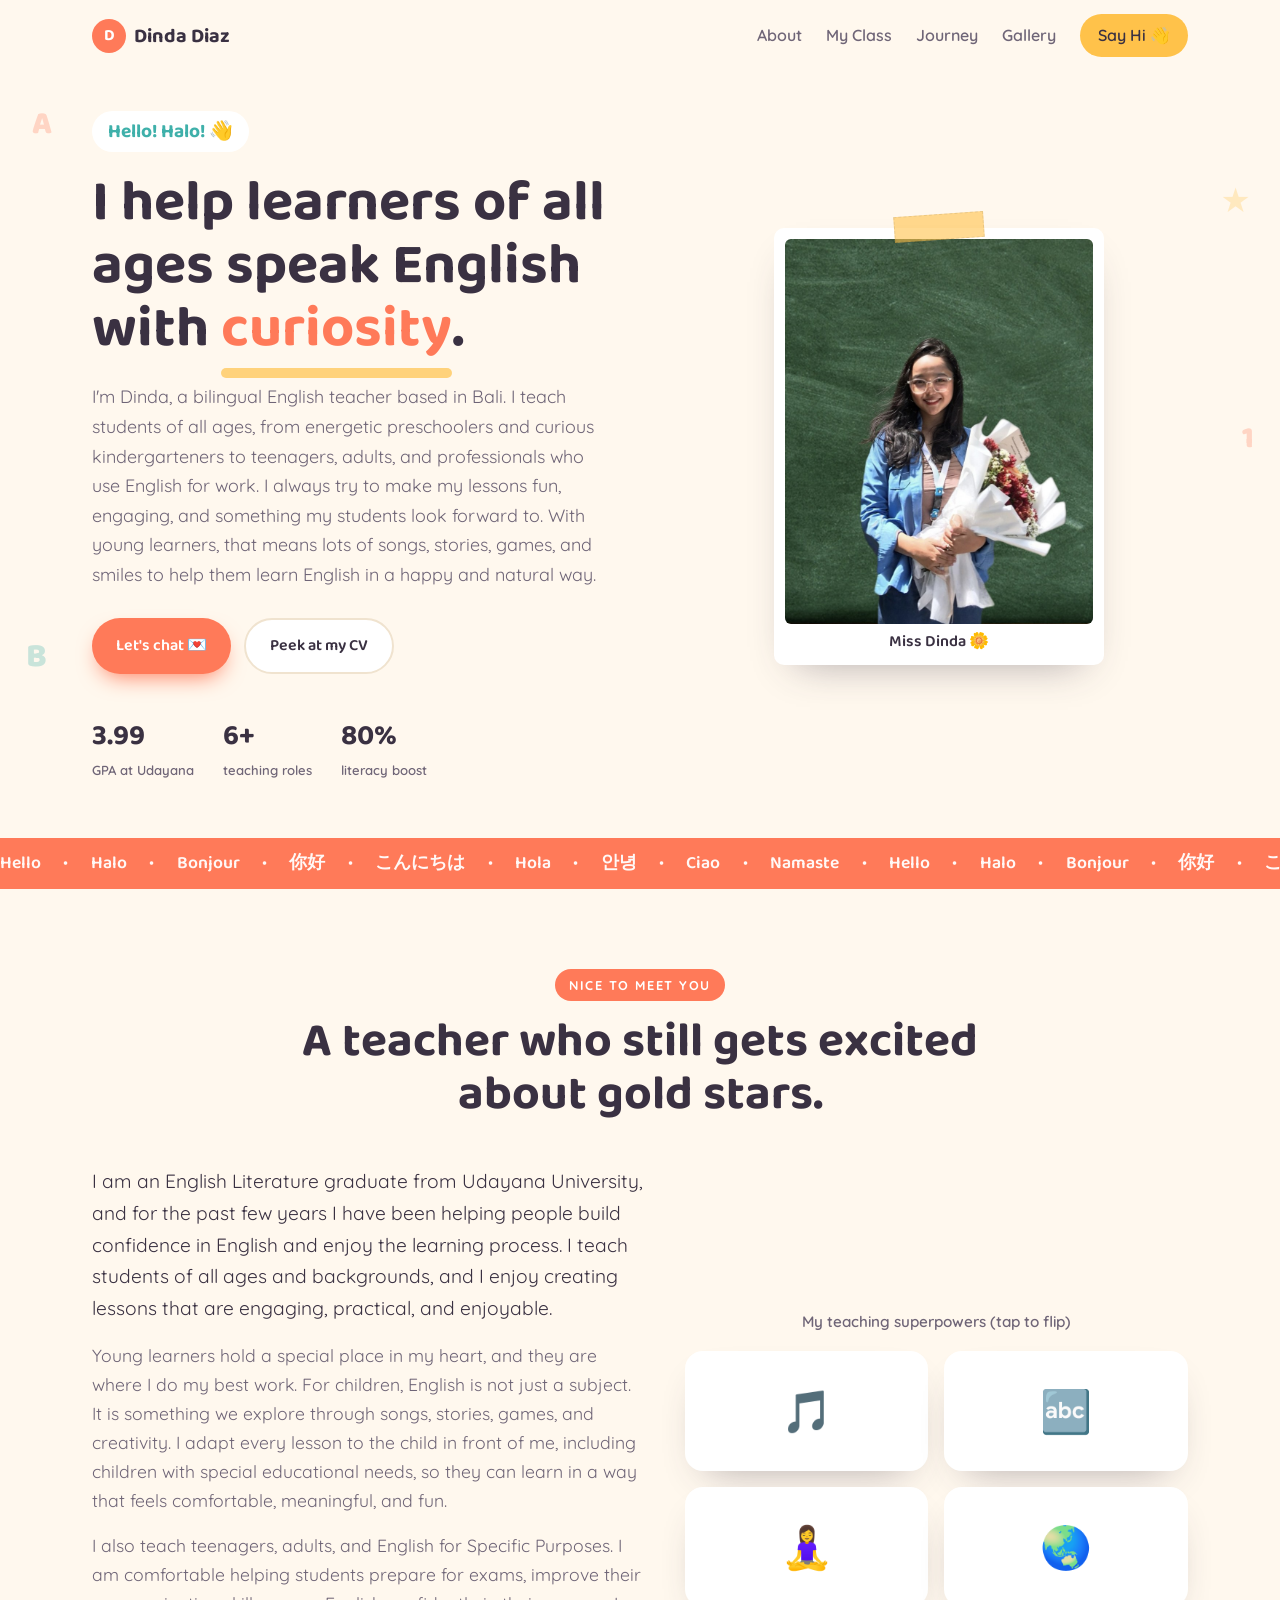
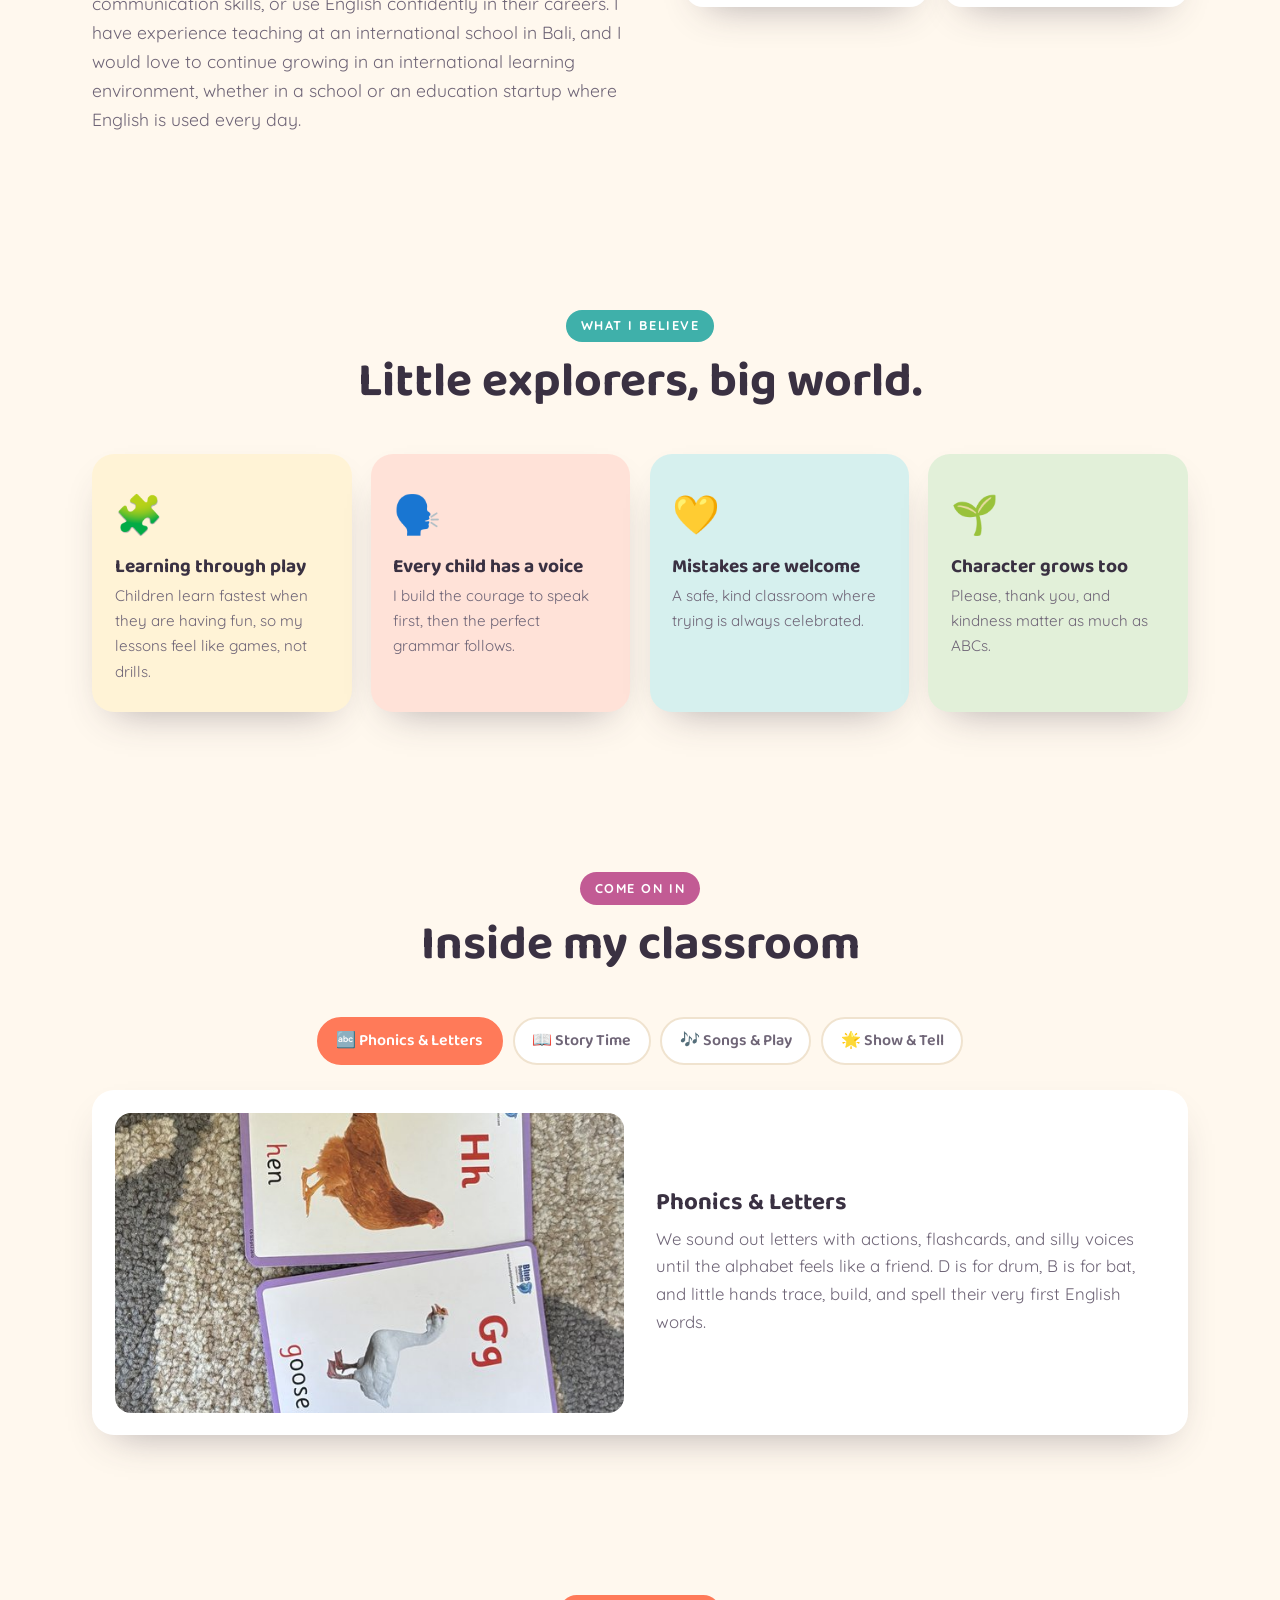
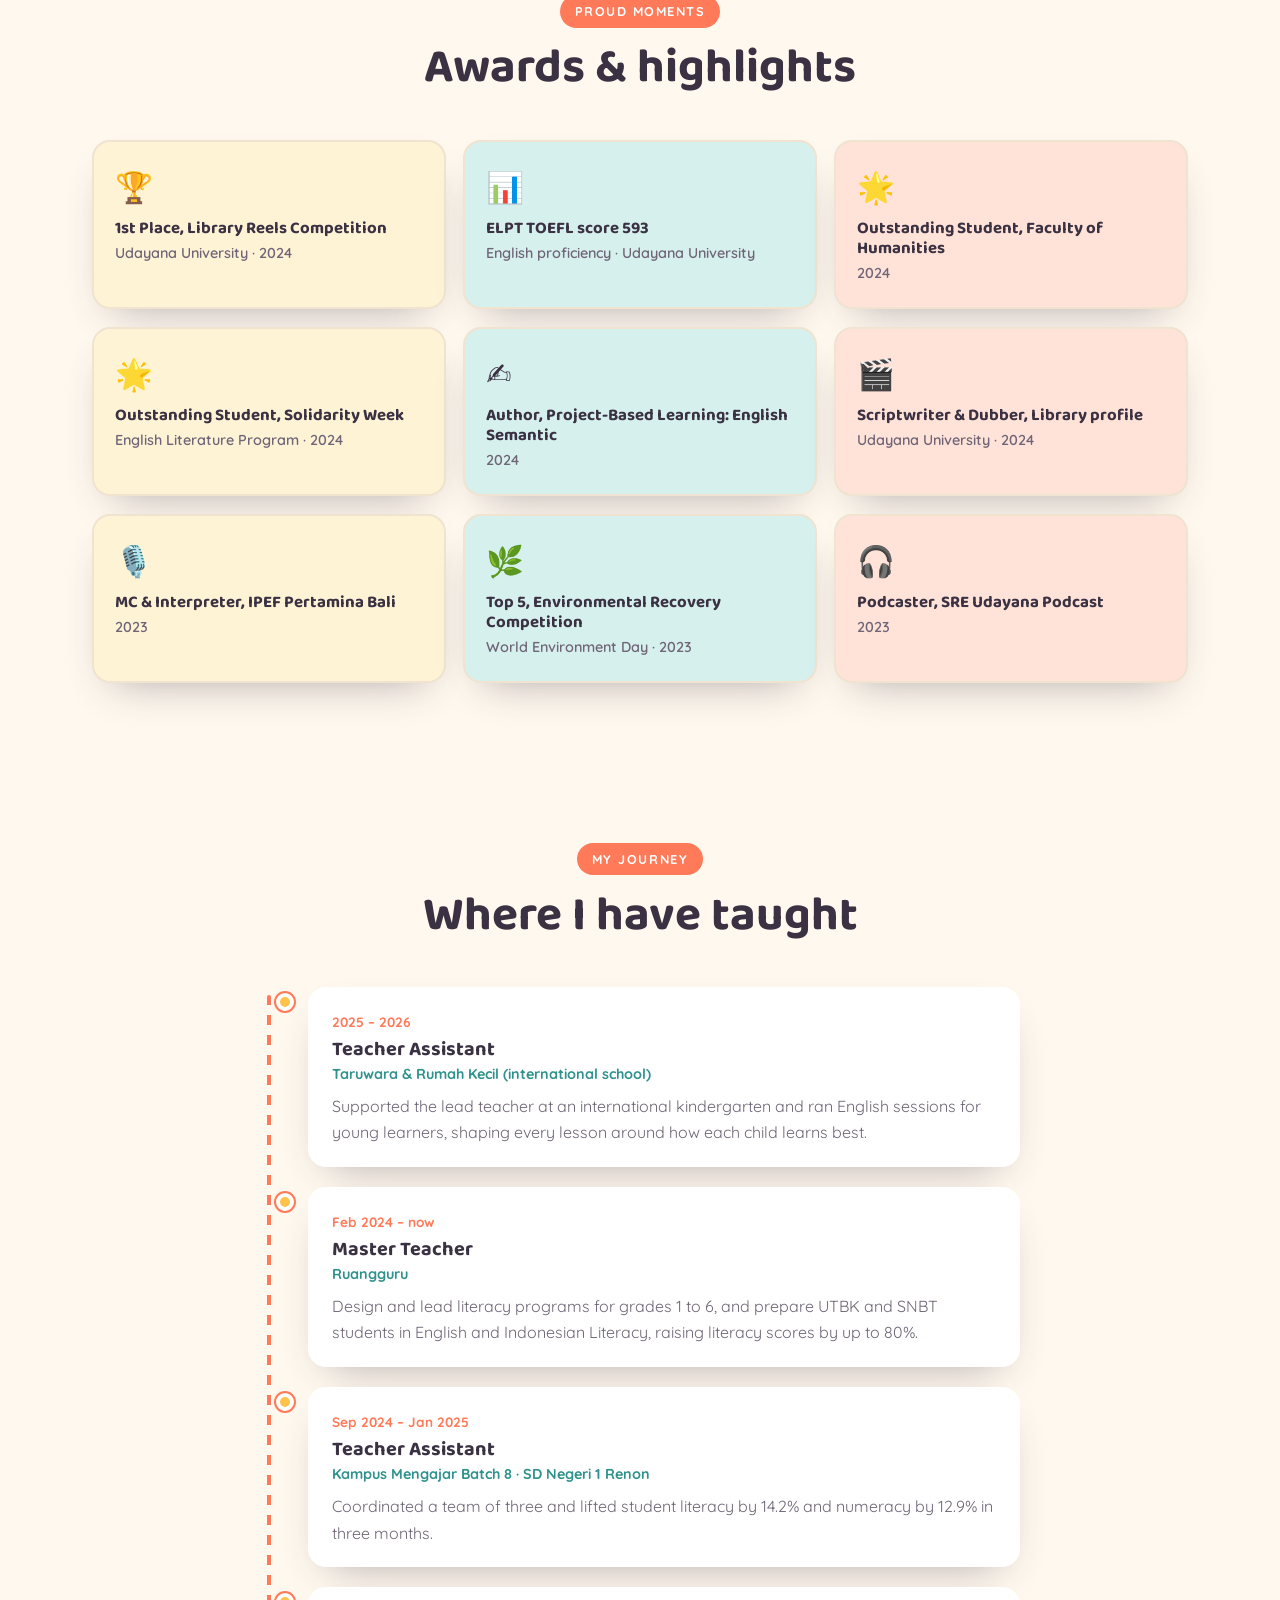
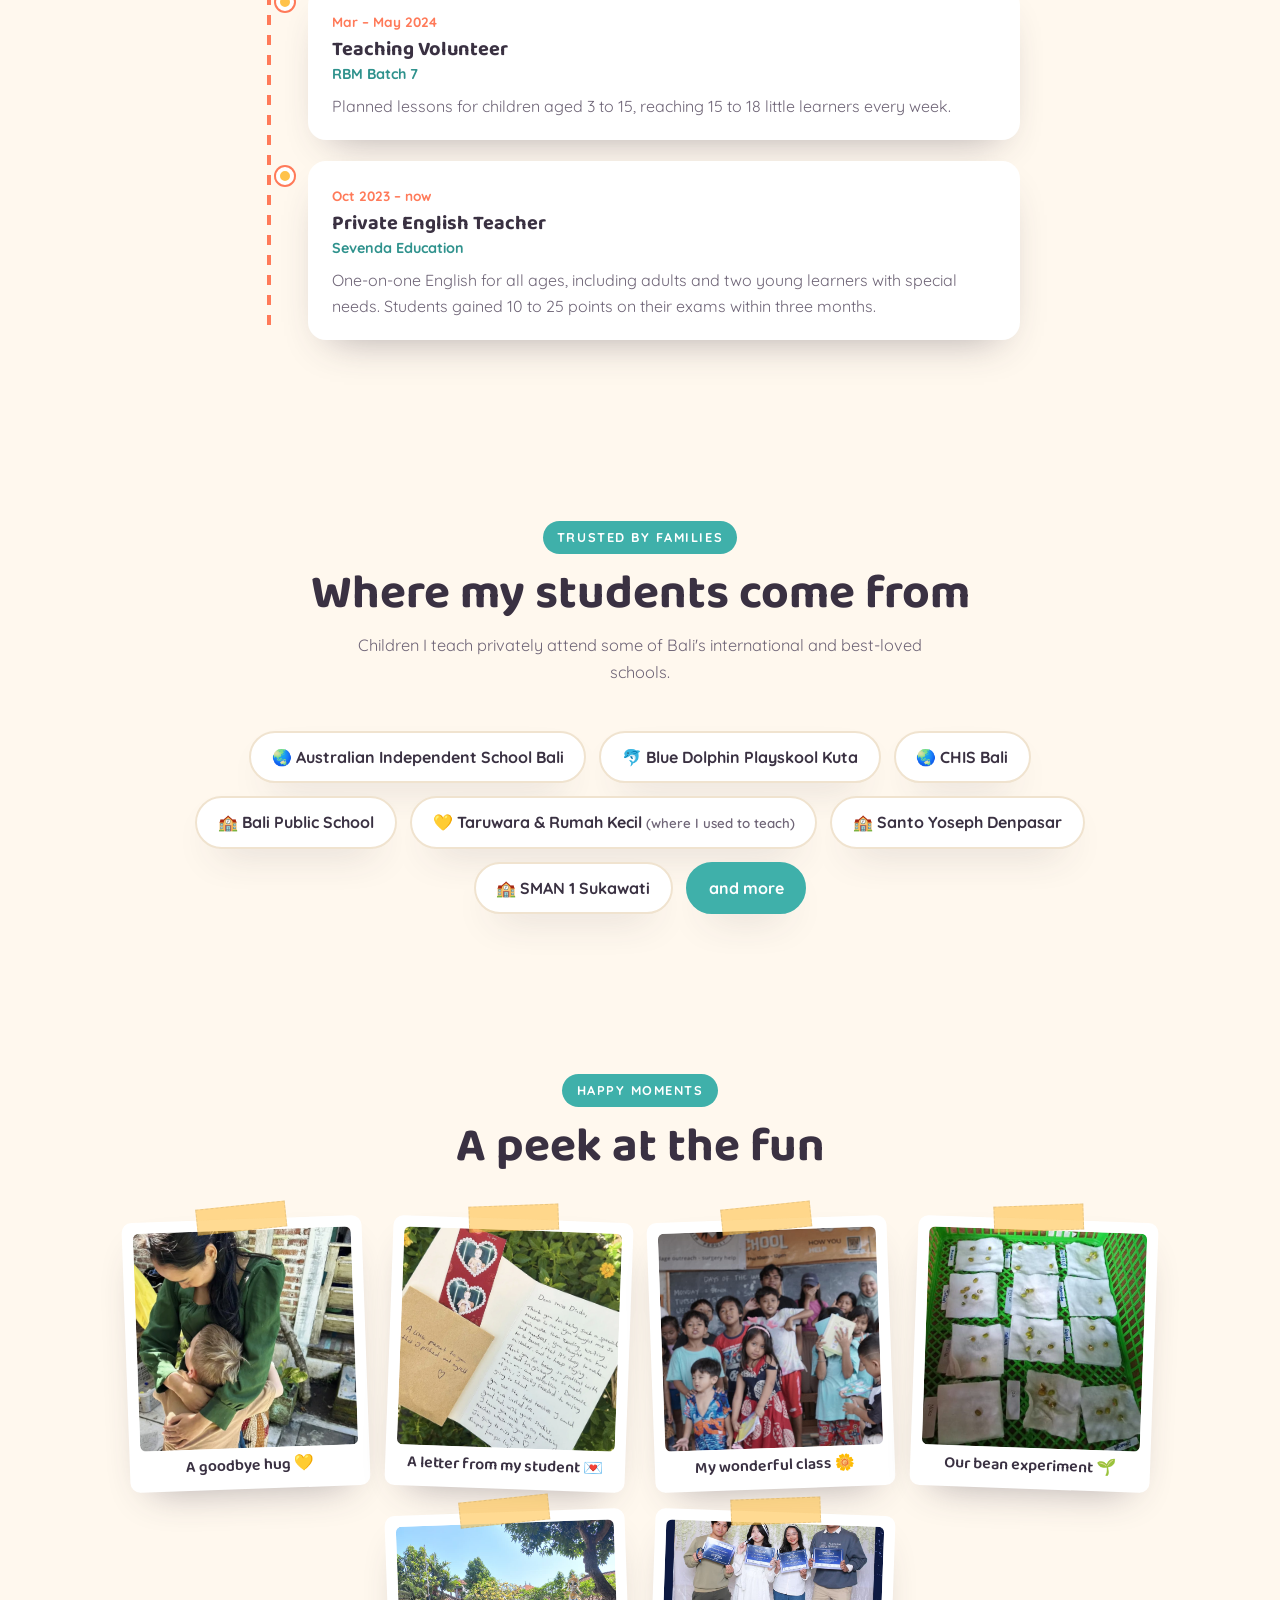
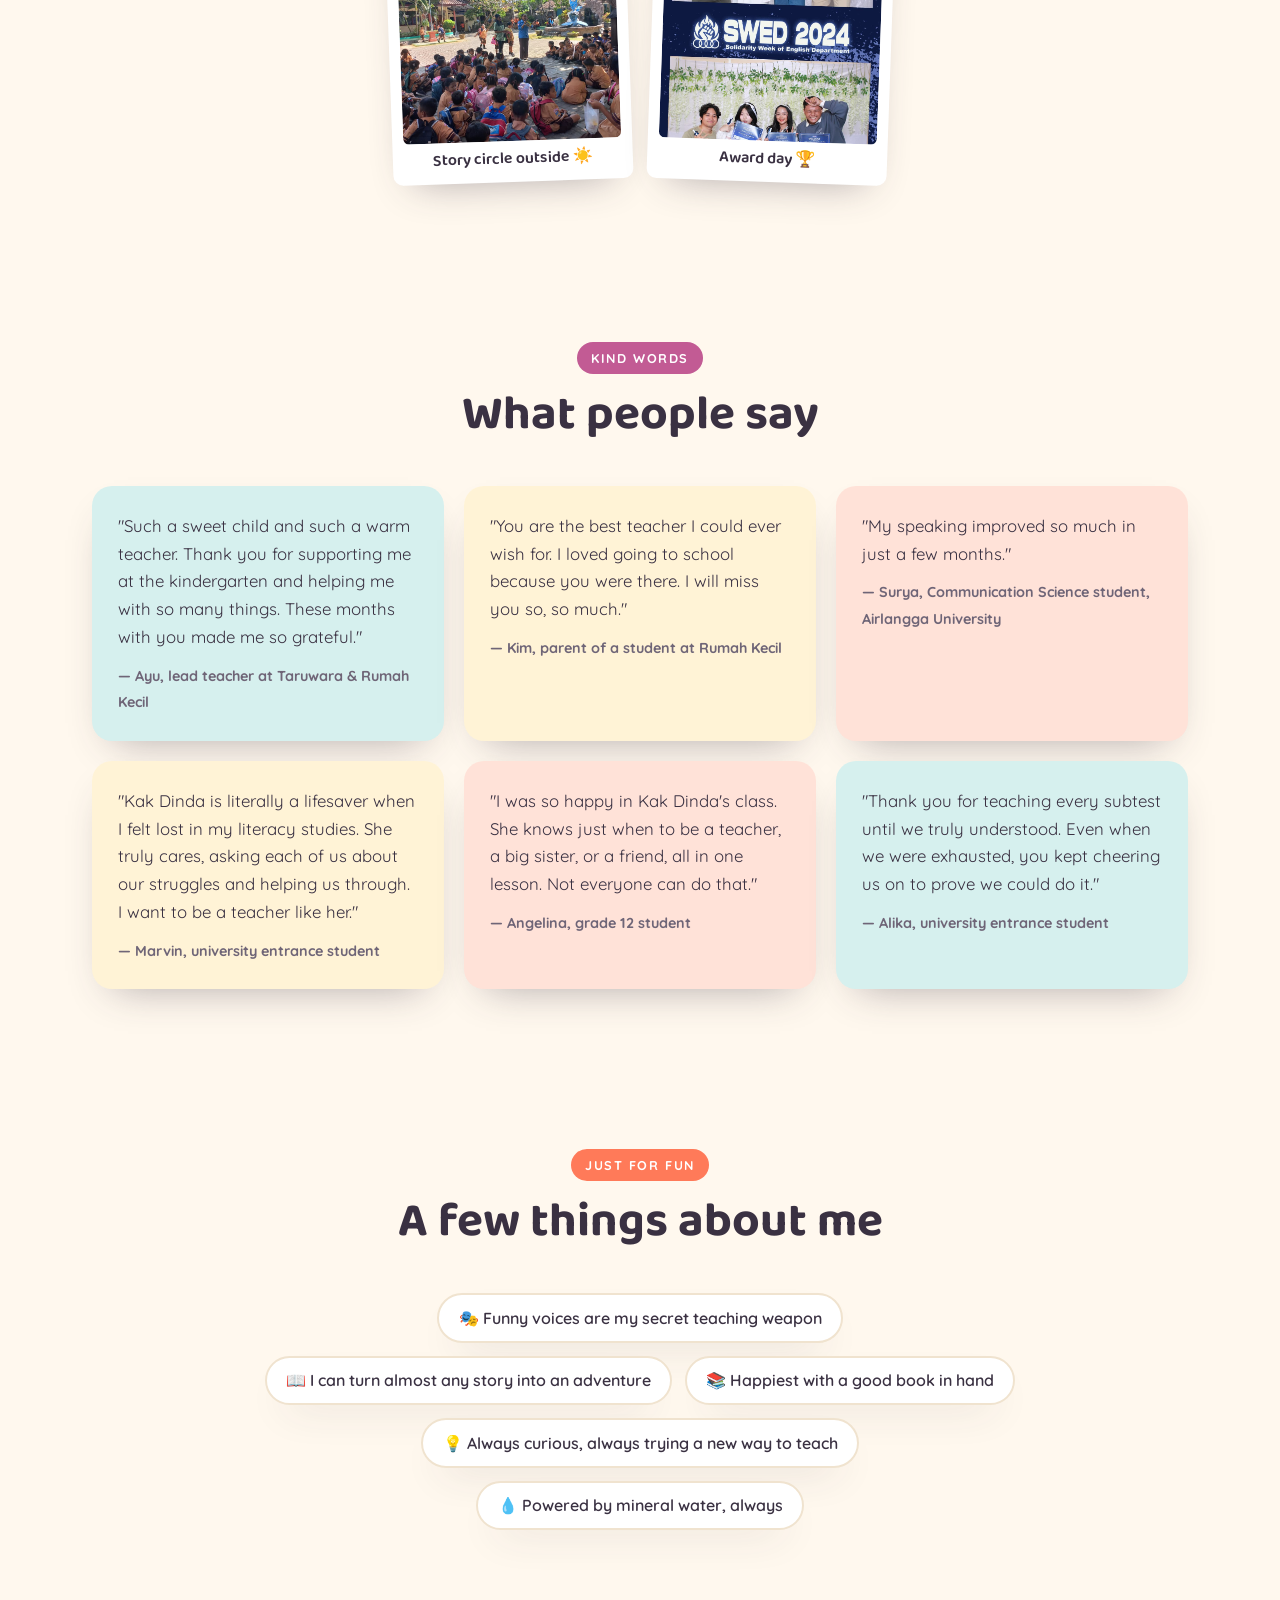
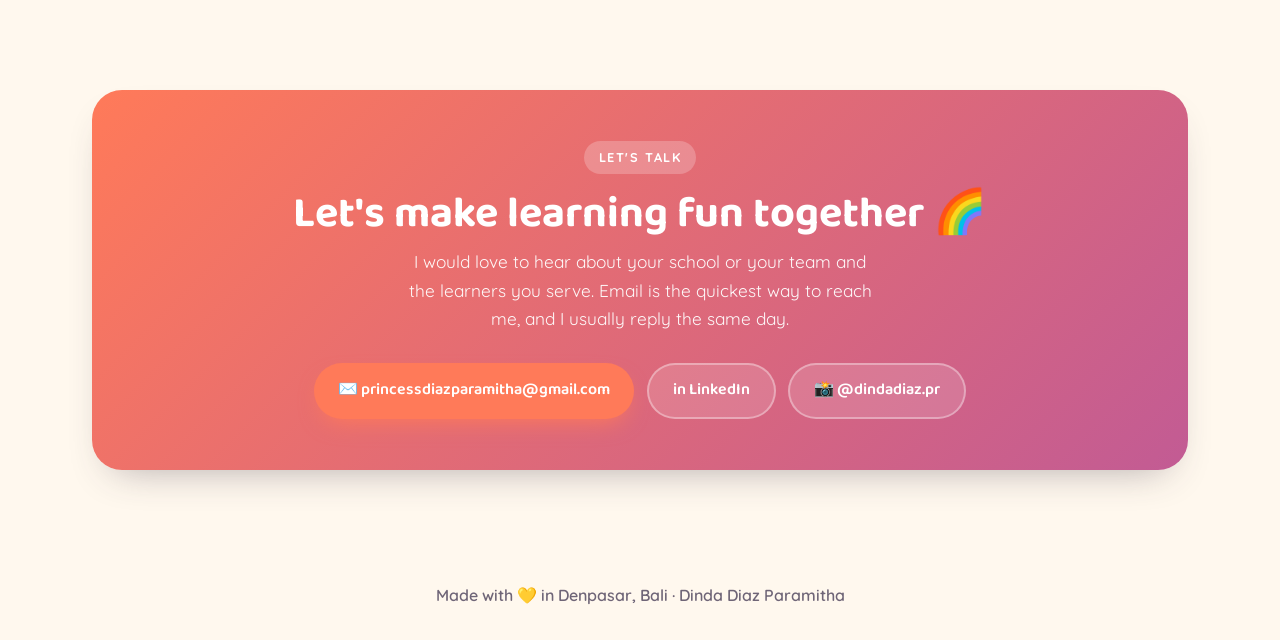
==== commit 2f33bbc9: "Reduce decorative doodles to 4 subtle edge accents; hide on mobile so they don't overlap text" ====
--- a/index.html
+++ b/index.html
@@ -3,12 +3,12 @@
 <head>
 <meta charset="UTF-8" />
 <meta name="viewport" content="width=device-width, initial-scale=1.0" />
-<title>Dinda Diaz Paramitha | Bilingual English Teacher in Bali</title>
-<meta name="description" content="Dinda Diaz Paramitha is a warm, bilingual English teacher in Bali for young learners through adults, including English for Specific Purposes. Open to international schools and education startups." />
+<title>Dinda Diaz Paramitha | Bilingual English Teacher</title>
+<meta name="description" content="Dinda Diaz Paramitha is a warm, bilingual English teacher for young learners through adults, including English for Specific Purposes. Open to international schools and education startups." />
 <link rel="icon" href="data:image/svg+xml,%3Csvg xmlns='http://www.w3.org/2000/svg' viewBox='0 0 100 100'%3E%3Ctext y='.9em' font-size='90'%3E%F0%9F%8C%BC%3C/text%3E%3C/svg%3E" />
 <meta property="og:type" content="website" />
-<meta property="og:title" content="Dinda Diaz Paramitha | Bilingual English Teacher in Bali" />
-<meta property="og:description" content="A warm, bilingual English teacher in Bali, helping little learners speak English with confidence and joy." />
+<meta property="og:title" content="Dinda Diaz Paramitha | Bilingual English Teacher" />
+<meta property="og:description" content="A warm, bilingual English teacher for learners of all ages, from young children to adults and professionals." />
 <meta property="og:image" content="assets/img/hero.jpg" />
 <meta name="twitter:card" content="summary_large_image" />
 <link rel="preconnect" href="https://fonts.googleapis.com" />
@@ -20,9 +20,8 @@
 
 <!-- floating doodles -->
 <div class="doodles" aria-hidden="true">
-  <span class="doodle d1">A</span><span class="doodle d2">★</span><span class="doodle d3">B</span>
-  <span class="doodle d4">✏️</span><span class="doodle d5">☀️</span><span class="doodle d6">C</span>
-  <span class="doodle d7">✿</span><span class="doodle d8">1</span>
+  <span class="doodle d1">A</span><span class="doodle d2">★</span>
+  <span class="doodle d3">B</span><span class="doodle d8">1</span>
 </div>
 
 <!-- NAV -->
--- a/style.css
+++ b/style.css
@@ -41,15 +41,12 @@
 
 /* ---------- Doodles ---------- */
 .doodles{position:fixed;inset:0;pointer-events:none;z-index:0}
-.doodle{position:absolute;font-family:"Baloo 2",cursive;font-weight:800;opacity:.5;animation:float 7s ease-in-out infinite}
-.d1{top:14%;left:6%;color:var(--coral);font-size:2.4rem}
-.d2{top:24%;right:9%;color:var(--yellow);font-size:2rem;animation-delay:.6s}
-.d3{top:62%;left:4%;color:var(--teal);font-size:2.6rem;animation-delay:1.2s}
-.d4{top:78%;right:7%;font-size:1.8rem;animation-delay:.3s}
-.d5{top:40%;left:48%;font-size:1.6rem;animation-delay:1.6s}
-.d6{top:8%;right:30%;color:var(--green);font-size:2rem;animation-delay:.9s}
-.d7{top:86%;left:40%;color:var(--plum);font-size:2rem;animation-delay:1.1s}
-.d8{top:50%;right:4%;color:var(--coral);font-size:2.2rem;animation-delay:.4s}
+.doodle{position:absolute;font-family:"Baloo 2",cursive;font-weight:800;opacity:.28;animation:float 7s ease-in-out infinite}
+.d1{top:11%;left:2.5%;color:var(--coral);font-size:2rem}
+.d2{top:20%;right:2.5%;color:var(--yellow);font-size:1.8rem;animation-delay:.6s}
+.d3{top:70%;left:2%;color:var(--teal);font-size:2.1rem;animation-delay:1.2s}
+.d8{top:46%;right:2%;color:var(--coral);font-size:1.9rem;animation-delay:.4s}
+@media(max-width:900px){.doodles{display:none}}
 @keyframes float{0%,100%{transform:translateY(0) rotate(0)}50%{transform:translateY(-18px) rotate(8deg)}}
 
 /* ---------- Nav ---------- */
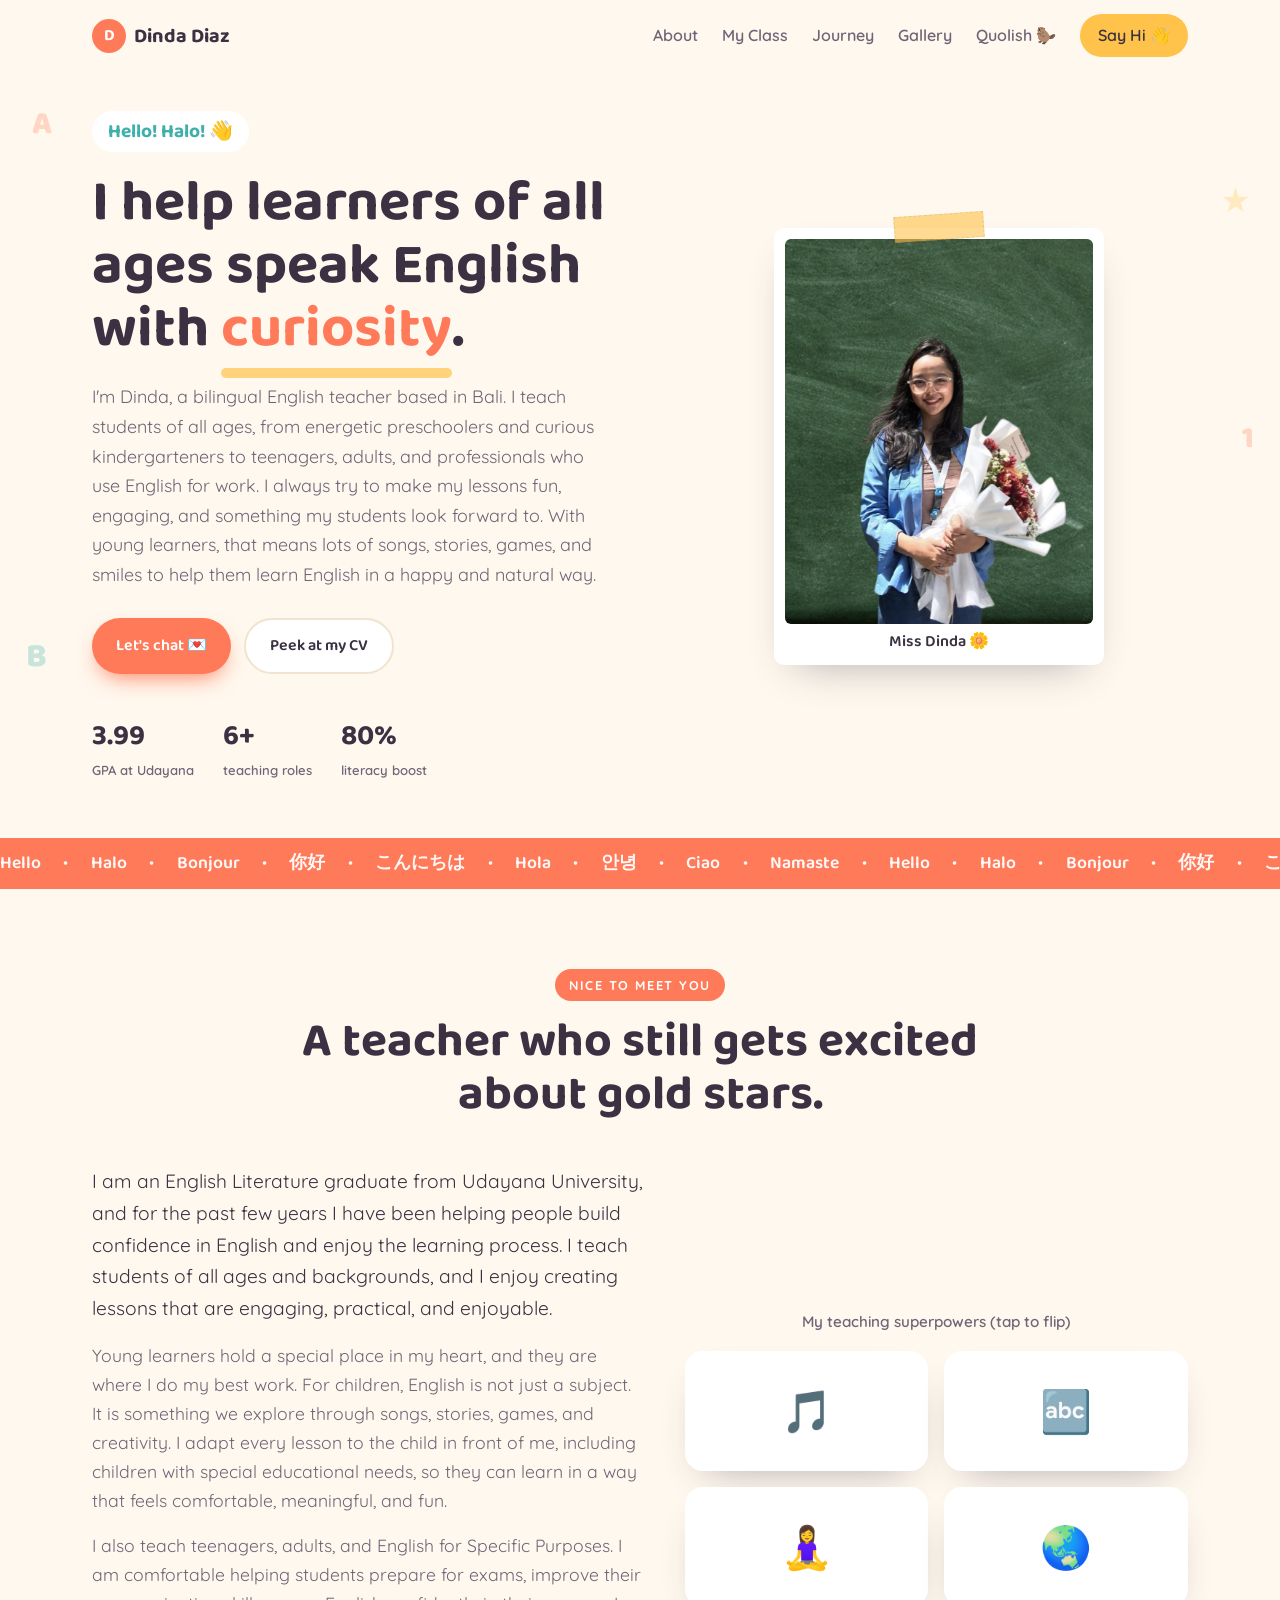
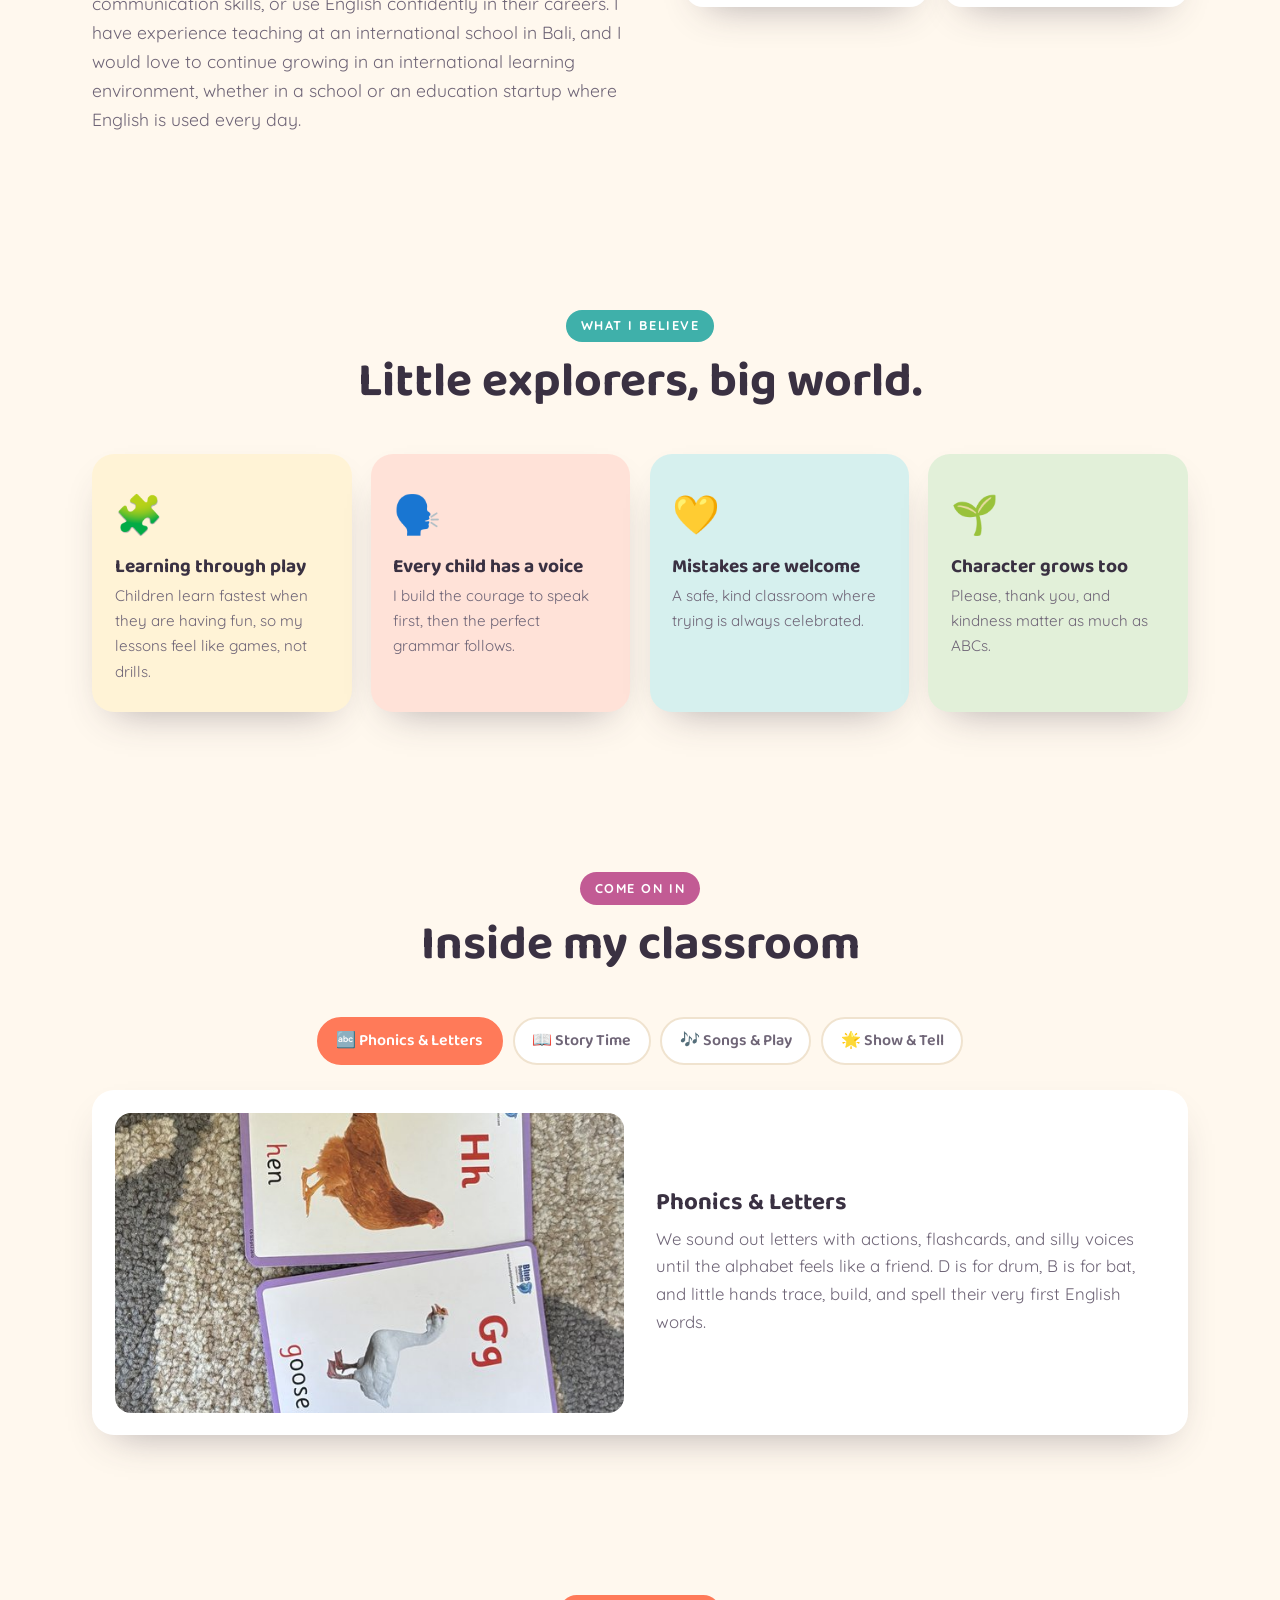
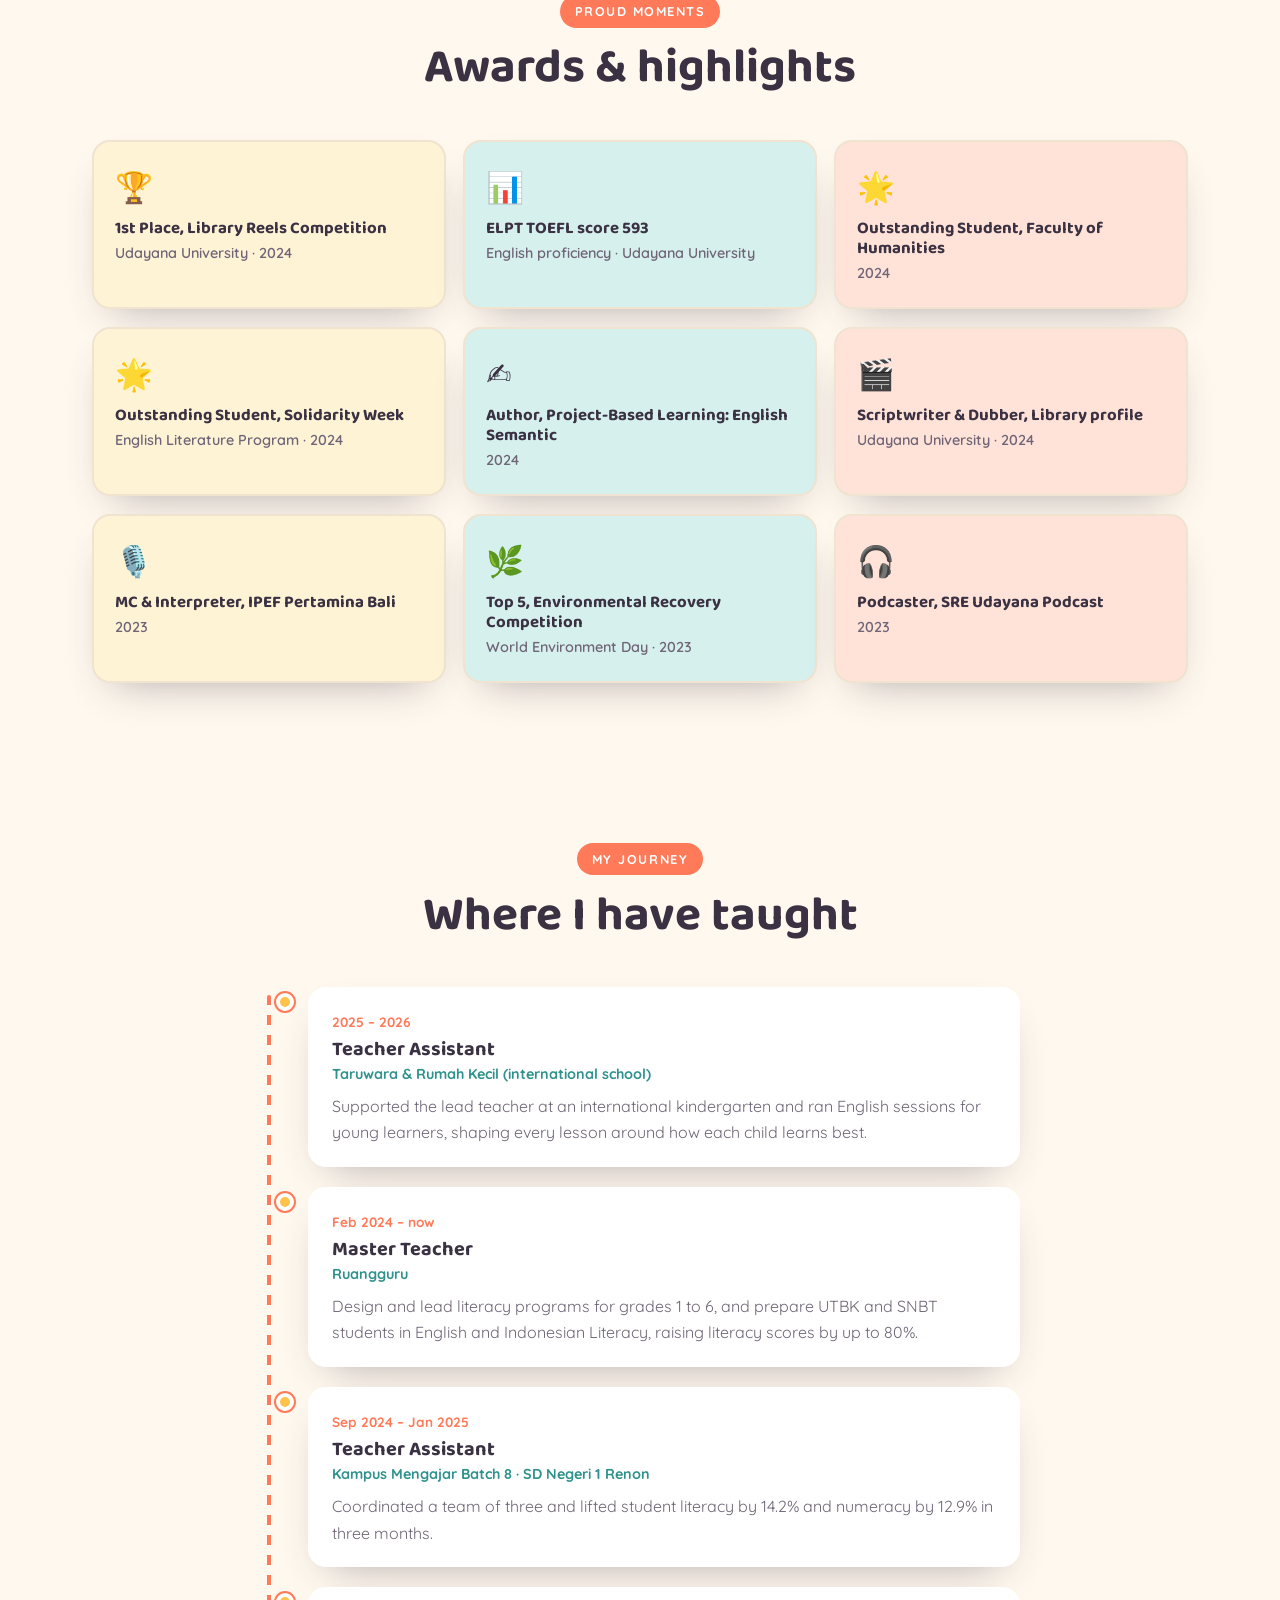
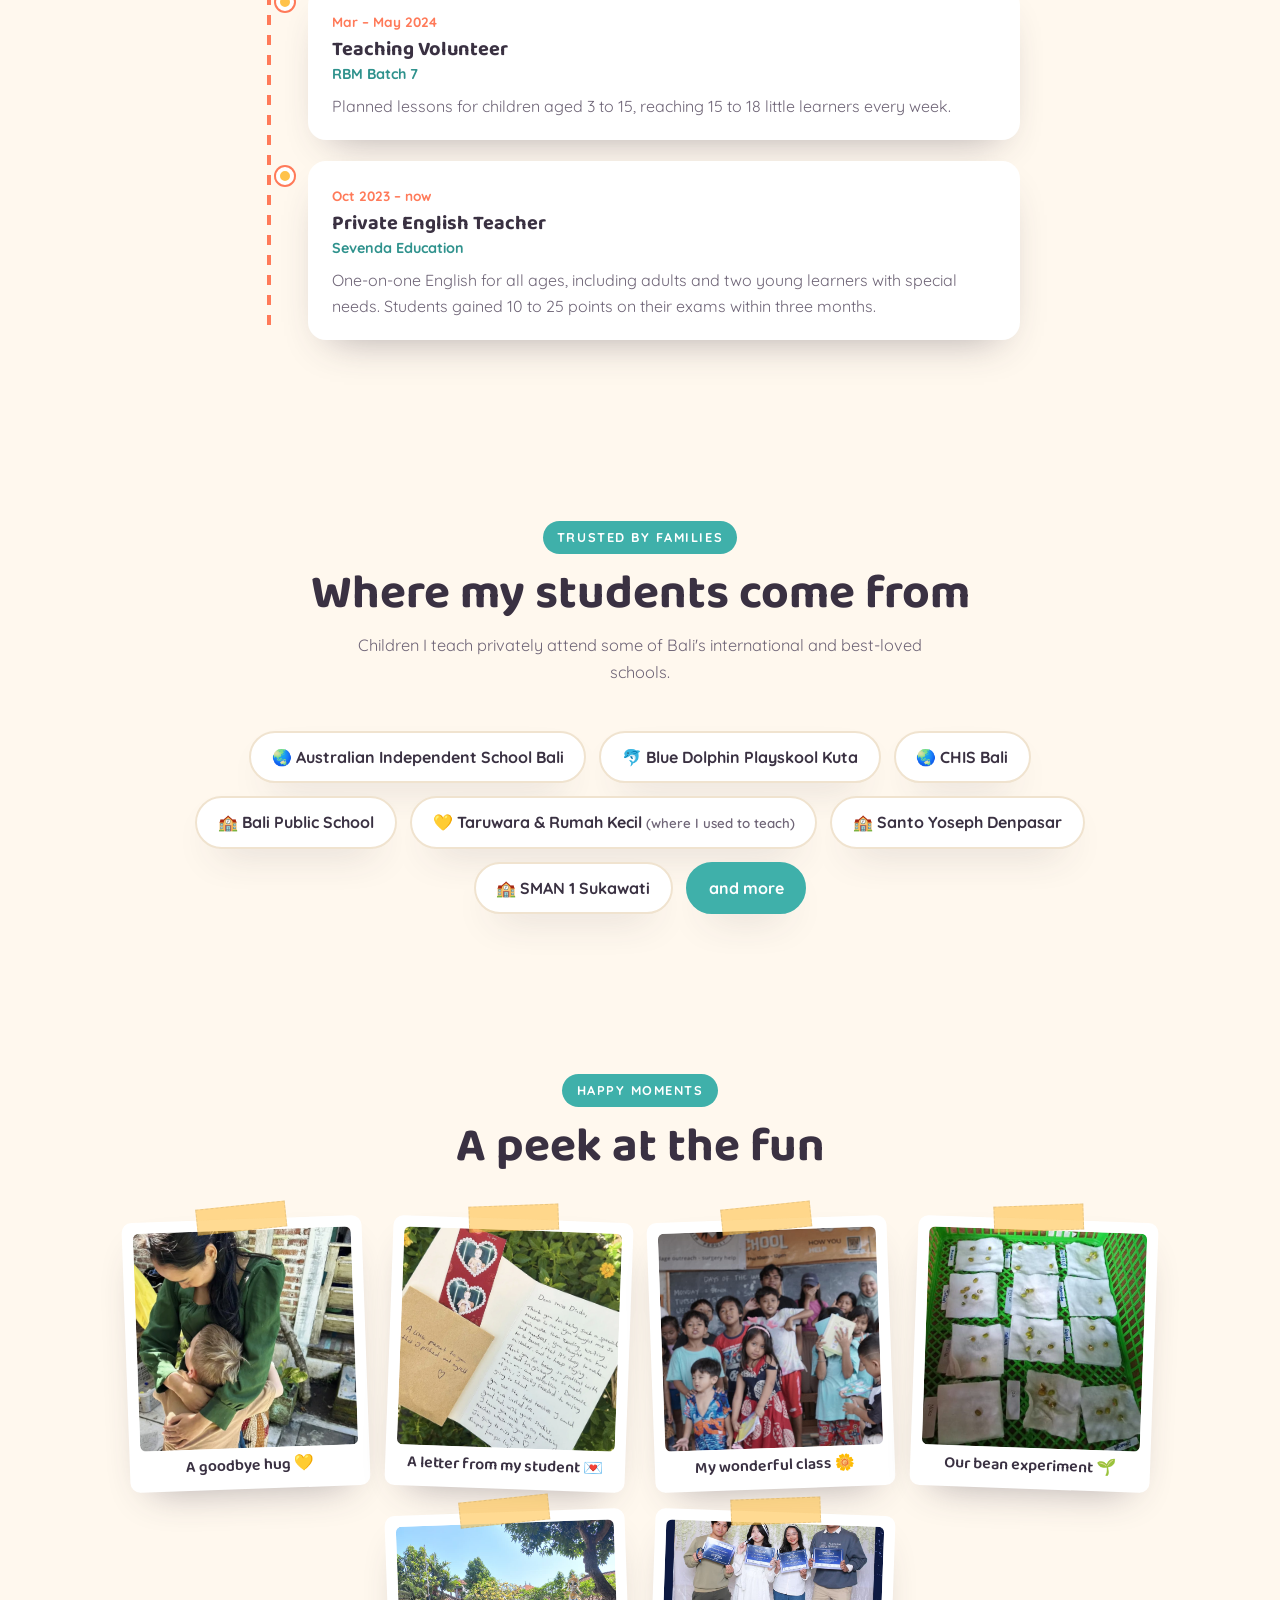
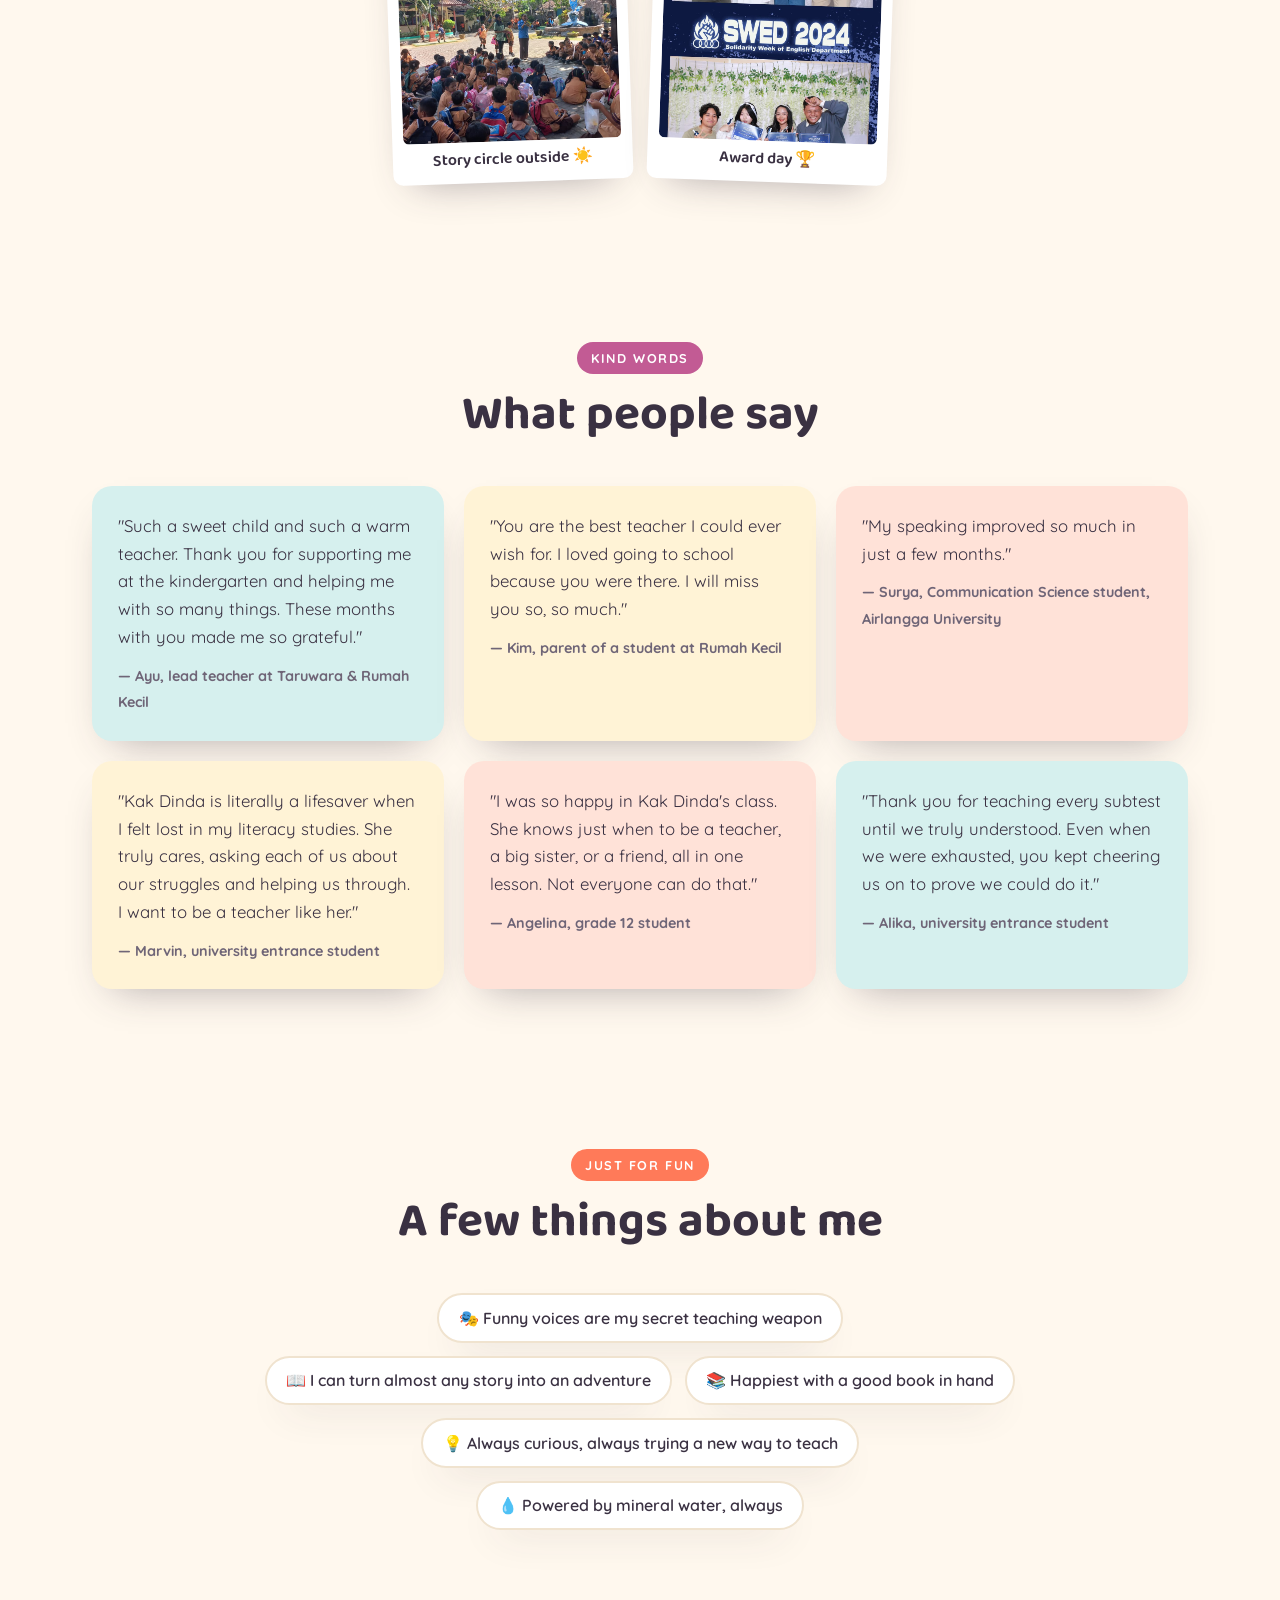
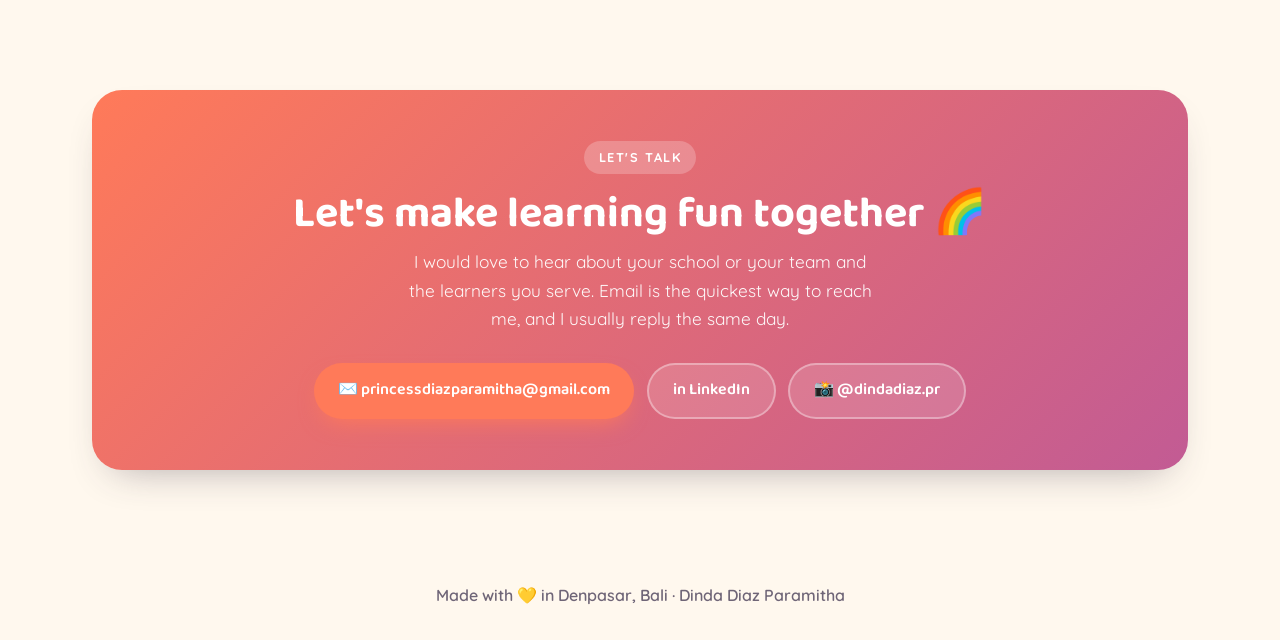
==== commit 392fe047: "Add Quolish link to portfolio nav Co-Authored-By: Claude Opus 4.8 (1M context) <noreply@anthropic.co" ====
--- a/index.html
+++ b/index.html
@@ -32,6 +32,7 @@
     <a href="#class">My Class</a>
     <a href="#journey">Journey</a>
     <a href="#gallery">Gallery</a>
+    <a href="/quolish/">Quolish 🦫</a>
     <a href="#contact" class="nav__cta">Say Hi 👋</a>
   </nav>
   <button class="burger" id="burger" aria-label="Menu"><span></span><span></span><span></span></button>
